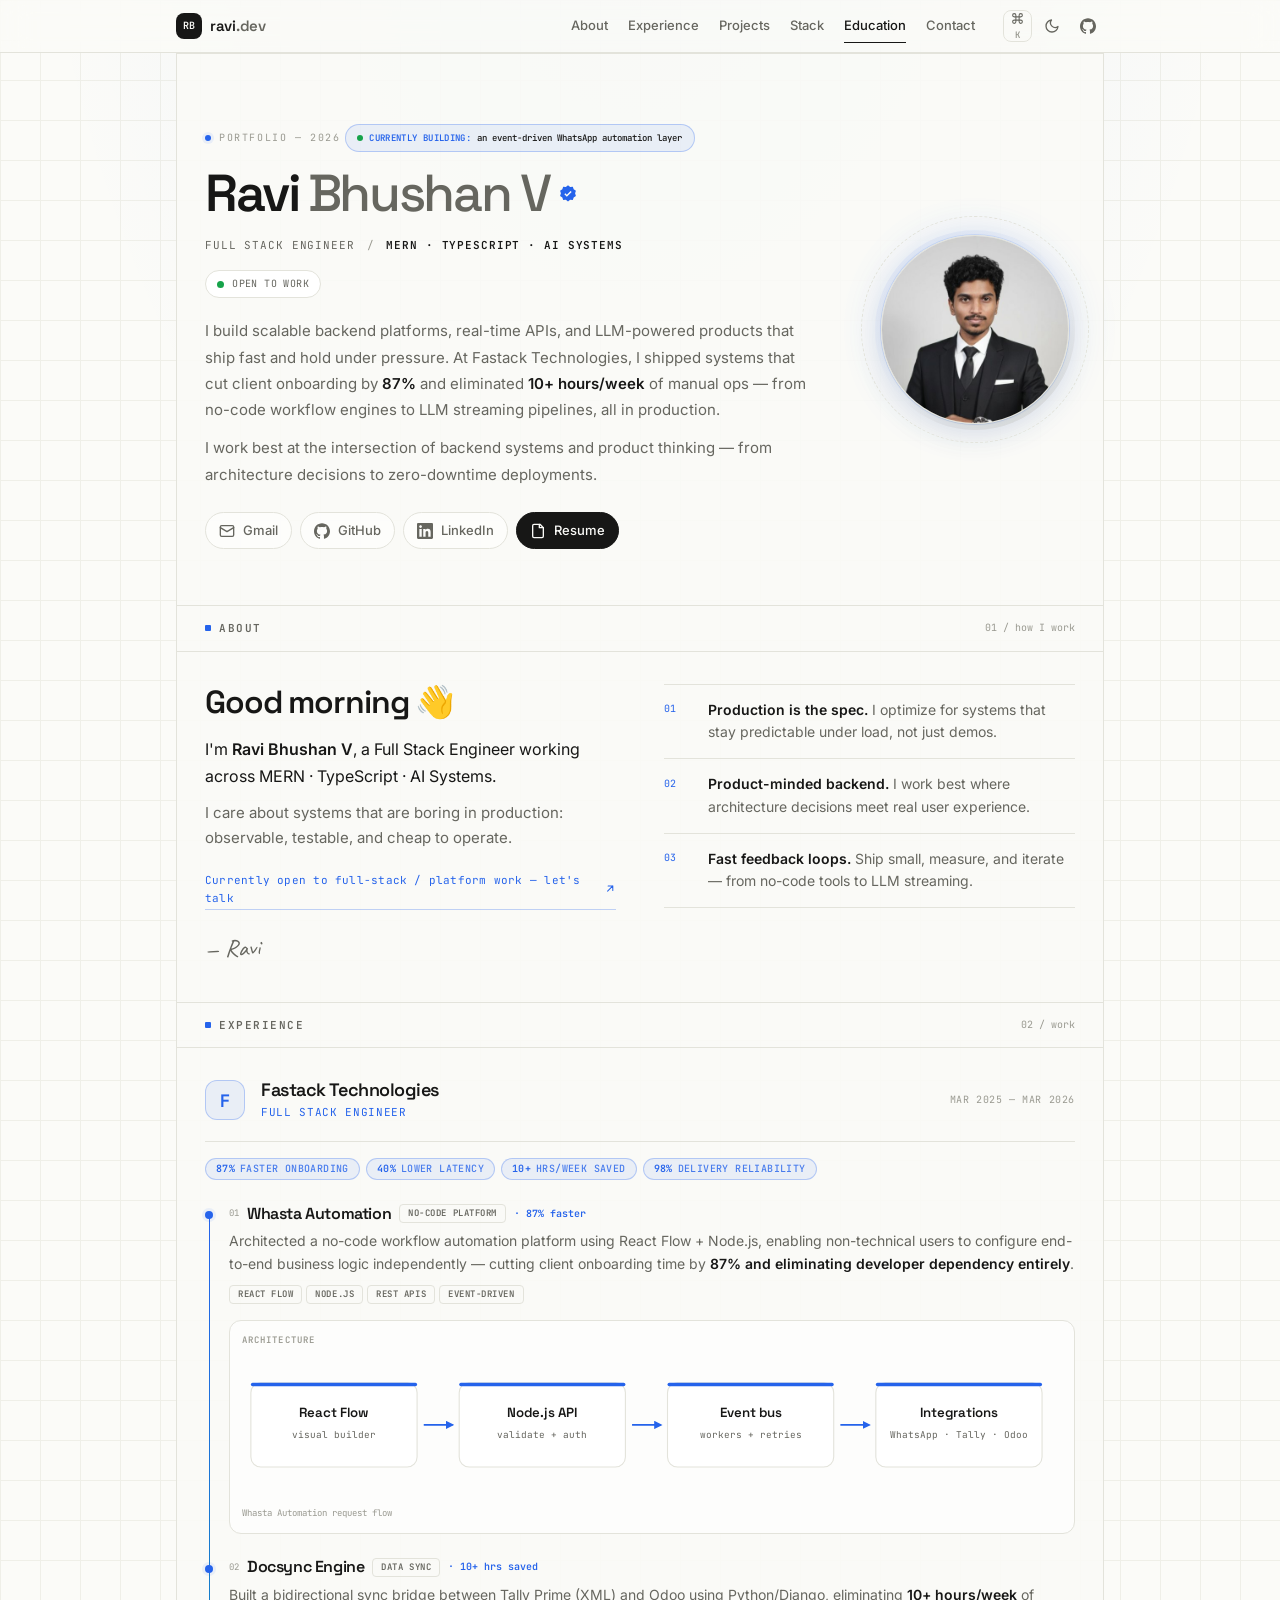
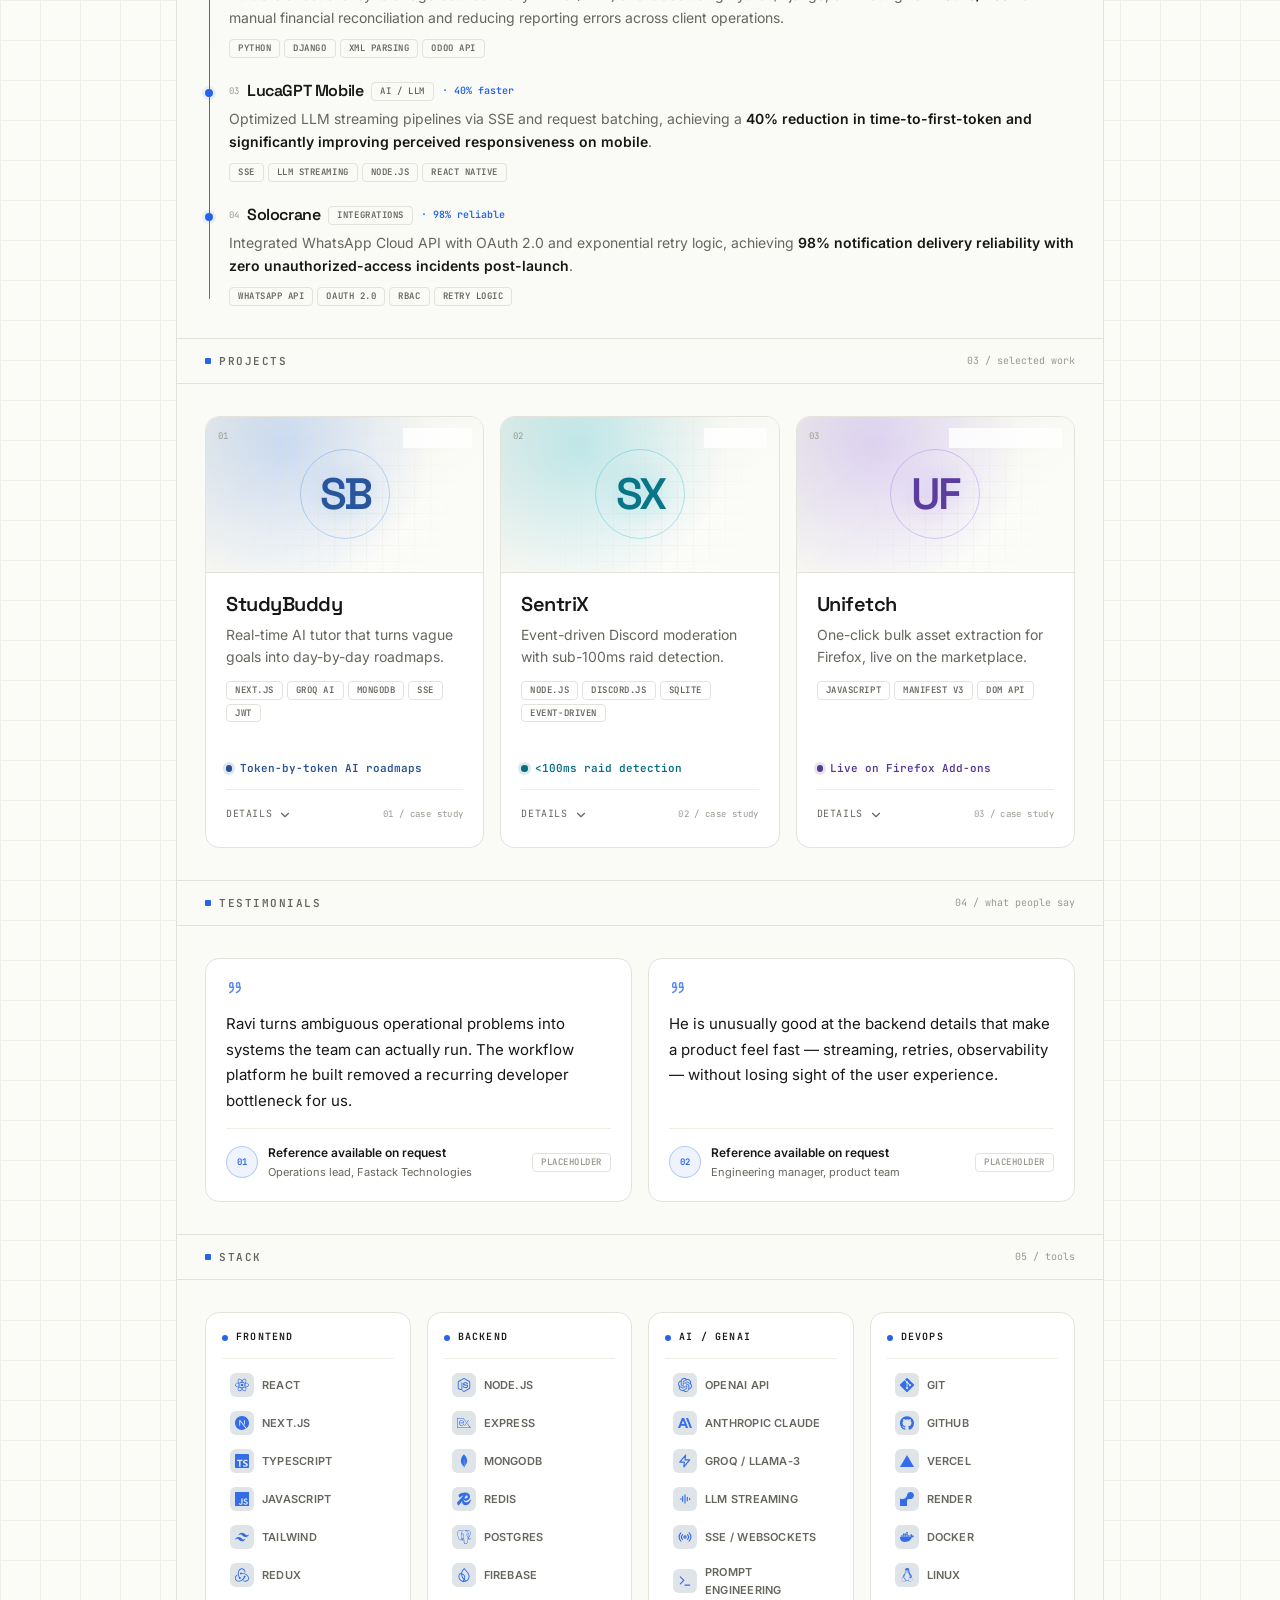
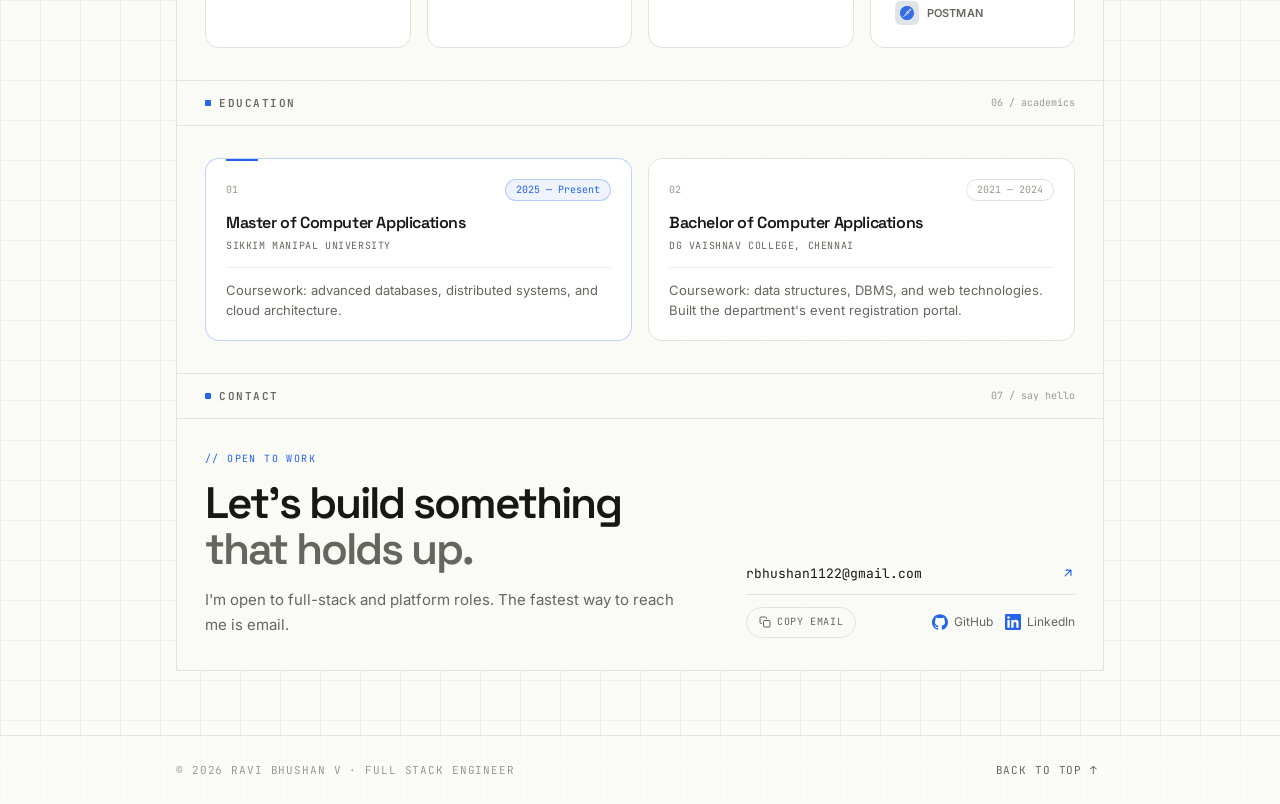
==== index.html @ 8b95d115 "Rework portfolio: horizontal project and stack rails, case-study overlays, palette, and Pages deploy" ====
<!doctype html>
<html lang="en">
  <head>
    <meta charset="UTF-8" />
    <meta name="viewport" content="width=device-width, initial-scale=1.0" />
    <title>Ravi Bhushan V | Full Stack Engineer</title>
    <meta
      id="meta-description"
      name="description"
      content="Full-Stack Engineer — MERN, TypeScript, AI Systems. I build scalable backend platforms, real-time APIs, and LLM-powered products." />
    <meta name="author" content="Ravi Bhushan V" />
    <meta name="robots" content="index, follow" />
    <link rel="canonical" href="https://noobah.github.io/portfolio-v1/" />

    <!-- Open Graph / Twitter -->
    <meta property="og:type" content="website" />
    <meta property="og:site_name" content="ravi.dev" />
    <meta property="og:locale" content="en_US" />
    <meta property="og:title" content="Ravi Bhushan V | Full Stack Engineer" />
    <meta
      property="og:description"
      content="Full-Stack Engineer — MERN, TypeScript, AI Systems. I build scalable backend platforms, real-time APIs, and LLM-powered products." />
    <meta property="og:url" content="https://noobah.github.io/portfolio-v1/" />
    <meta
      property="og:image"
      content="https://noobah.github.io/portfolio-v1/assets/og.png" />
    <meta property="og:image:width" content="1200" />
    <meta property="og:image:height" content="630" />
    <meta
      property="og:image:alt"
      content="Ravi Bhushan V — Full Stack Engineer / MERN · TypeScript · AI Systems" />
    <meta name="twitter:card" content="summary_large_image" />
    <meta name="twitter:title" content="Ravi Bhushan V | Full Stack Engineer" />
    <meta
      name="twitter:description"
      content="Full-Stack Engineer — MERN, TypeScript, AI Systems. I build scalable backend platforms, real-time APIs, and LLM-powered products." />
    <meta
      name="twitter:image"
      content="https://noobah.github.io/portfolio-v1/assets/og.png" />

    <meta name="theme-color" content="#fbfbf8" media="(prefers-color-scheme: light)" />
    <meta name="theme-color" content="#0b0b0c" media="(prefers-color-scheme: dark)" />

    <link rel="icon" href="assets/favicon.svg" type="image/svg+xml" />
    <link rel="icon" href="assets/favicon-32.png" sizes="32x32" type="image/png" />
    <link rel="apple-touch-icon" href="assets/apple-touch-icon.png" />
    <link rel="manifest" href="site.webmanifest" />

    <!-- Theme: applied before paint to avoid flash -->
    <script>
      (function () {
        try {
          var t = localStorage.getItem("theme");
          if (t !== "light" && t !== "dark") {
            t = window.matchMedia("(prefers-color-scheme: dark)").matches
              ? "dark"
              : "light";
          }
          document.documentElement.dataset.theme = t;
        } catch (e) {}
      })();
    </script>

    <link rel="preconnect" href="https://fonts.googleapis.com" />
    <link rel="preconnect" href="https://fonts.gstatic.com" crossorigin />
    <link
      href="https://fonts.googleapis.com/css2?family=Inter:wght@400;500;600;700&family=Space+Grotesk:wght@400;500;600;700&family=Caveat:wght@500;600&family=JetBrains+Mono:wght@400;500;600&display=swap"
      rel="stylesheet" />
    <link rel="preload" as="image" href="assets/avatar.jpg" fetchpriority="high" />
    <link rel="stylesheet" href="css/base.css?v=20261030-8" />
    <link rel="stylesheet" href="css/layout.css?v=20261030-8" />
    <link rel="stylesheet" href="css/components.css?v=20261030-8" />

    <script type="application/ld+json">
      {
        "@context": "https://schema.org",
        "@type": "Person",
        "name": "Ravi Bhushan V",
        "jobTitle": "Full Stack Engineer",
        "description": "Full-Stack Engineer — MERN, TypeScript, AI Systems. Builds scalable backend platforms, real-time APIs, and LLM-powered products.",
        "url": "https://noobah.github.io/portfolio-v1/",
        "image": "https://noobah.github.io/portfolio-v1/assets/avatar.jpg",
        "sameAs": [
          "https://github.com/ivarcodes",
          "https://linkedin.com/in/ravibhushanv"
        ],
        "alumniOf": [
          {
            "@type": "CollegeOrUniversity",
            "name": "Sikkim Manipal University"
          },
          {
            "@type": "CollegeOrUniversity",
            "name": "DG Vaishnav College, Chennai"
          }
        ],
        "knowsAbout": [
          "MERN stack",
          "TypeScript",
          "AI systems",
          "LLM streaming",
          "Node.js",
          "Event-driven architecture"
        ]
      }
    </script>
  </head>
  <body id="top">
    <a class="skip-link" href="#main">Skip to content</a>

    <!-- Sticky header -->
    <header id="site-header" class="site-header">
      <div class="container header-inner">
        <a class="brand" href="#top" aria-label="Home">
          <span class="brand-mark" aria-hidden="true">RB</span>
          <span class="brand-name">ravi<span class="brand-dot">.dev</span></span>
        </a>
        <nav class="site-nav" id="site-nav" aria-label="Primary"></nav>
        <div class="header-actions">
          <button
            id="palette-toggle"
            class="icon-btn palette-toggle"
            type="button"
            aria-label="Open command palette"
            aria-haspopup="dialog"
            aria-keyshortcuts="Control+K Meta+K"></button>
          <button
            id="theme-toggle"
            class="icon-btn"
            type="button"
            aria-label="Toggle theme"></button>
          <a
            id="header-github"
            class="icon-btn"
            href="#"
            target="_blank"
            rel="noreferrer noopener"
            aria-label="GitHub profile"></a>
          <button
            id="nav-toggle"
            class="icon-btn nav-toggle"
            type="button"
            aria-label="Open menu"
            aria-controls="mobile-nav"
            aria-expanded="false"></button>
        </div>
      </div>
      <div class="scroll-progress" id="scroll-progress" aria-hidden="true"></div>
      <div class="mobile-nav" id="mobile-nav" aria-label="Mobile" hidden></div>
    </header>

    <main id="main" class="container">
      <!-- Components mount here (rendered from data.js) -->
      <section class="panel" id="hero-panel"></section>
      <section class="panel" id="hello-panel"></section>
      <section class="panel" id="experience-panel"></section>
      <section class="panel" id="projects-panel"></section>
      <section class="panel" id="testimonials-panel"></section>
      <section class="panel" id="stack-panel"></section>
      <section class="panel" id="education-panel"></section>
      <section class="panel" id="contact-panel"></section>
    </main>

    <footer class="site-footer">
      <div class="container footer-inner">
        <p id="footer-copy"></p>
        <button id="back-to-top" class="text-btn" type="button">
          Back to top ↑
        </button>
      </div>
    </footer>

    <script src="data.js?v=20261030-8"></script>
    <script type="module" src="js/main.js?v=20261030-8"></script>
  </body>
</html>
---- css/base.css ----
/* ── Design tokens, reset, typography ─────────────────────── */

:root {
  --font-sans: "Inter", ui-sans-serif, system-ui, sans-serif;
  --font-display: "Space Grotesk", "Inter", ui-sans-serif, system-ui, sans-serif;
  --font-mono: "JetBrains Mono", ui-monospace, monospace;
  --font-hand: "Caveat", cursive;

  --container: 60rem;
  --header-height: 3.25rem;
  --radius: 0.875rem;

  --speed: 160ms;
  --ease: cubic-bezier(0.2, 0.7, 0.2, 1);
}

:root,
[data-theme="light"] {
  color-scheme: light;
  --background: #fbfbf8;
  --foreground: #171716;
  --muted: #66665f;
  --muted-soft: #9a9a91;
  --line: #e3e3db;
  --line-soft: #efefe8;
  --card: #ffffff;
  --accent: #2563eb;
  --accent-2: #0891b2;
  --accent-soft: rgba(37, 99, 235, 0.08);
  --accent-line: rgba(37, 99, 235, 0.28);
  --spotlight-color: rgba(37, 99, 235, 0.14);
  --noise-opacity: 0.022;
  --success: #16a34a;
  --shadow: 0 1px 2px rgba(0, 0, 0, 0.04), 0 12px 32px rgba(0, 0, 0, 0.06);
}

[data-theme="dark"] {
  color-scheme: dark;
  --background: #0b0b0c;
  --foreground: #f0f0ee;
  --muted: #a3a39e;
  --muted-soft: #6d6d68;
  --line: #262628;
  --line-soft: #1a1a1c;
  --card: #111113;
  --accent: #6ea8fe;
  --accent-2: #22d3ee;
  --accent-soft: rgba(110, 168, 254, 0.12);
  --accent-line: rgba(110, 168, 254, 0.35);
  --spotlight-color: rgba(110, 168, 254, 0.16);
  --noise-opacity: 0.04;
  --success: #4ade80;
  --shadow: 0 1px 2px rgba(0, 0, 0, 0.4), 0 16px 40px rgba(0, 0, 0, 0.5);
}

* {
  box-sizing: border-box;
}

html {
  scroll-behavior: smooth;
  scroll-padding-top: calc(var(--header-height) + 1.5rem);
  -webkit-text-size-adjust: 100%;
}

body {
  margin: 0;
  font-family: var(--font-sans);
  font-size: 0.9375rem;
  line-height: 1.65;
  color: var(--foreground);
  background-color: var(--background);
  /* faint blueprint grid + a soft accent wash at the top */
  background-image:
    radial-gradient(
      ellipse 70% 38% at 50% -8%,
      var(--accent-soft),
      transparent 70%
    ),
    linear-gradient(to right, var(--line-soft) 1px, transparent 1px),
    linear-gradient(to bottom, var(--line-soft) 1px, transparent 1px);
  background-size:
    auto,
    2.5rem 2.5rem,
    2.5rem 2.5rem;
  -webkit-font-smoothing: antialiased;
  overflow-x: hidden;
}

/* Very subtle film grain. Pointer-events stay off so it never blocks input. */
body::before {
  content: "";
  position: fixed;
  inset: 0;
  z-index: 9999;
  pointer-events: none;
  opacity: var(--noise-opacity);
  background-image: url("data:image/svg+xml,%3Csvg xmlns='http://www.w3.org/2000/svg' width='180' height='180' viewBox='0 0 180 180'%3E%3Cfilter id='n'%3E%3CfeTurbulence type='fractalNoise' baseFrequency='.85' numOctaves='3' stitchTiles='stitch'/%3E%3C/filter%3E%3Crect width='100%25' height='100%25' filter='url(%23n)' opacity='.7'/%3E%3C/svg%3E");
  background-size: 180px 180px;
  mix-blend-mode: soft-light;
}

h1,
h2,
h3,
h4 {
  margin: 0;
  font-family: var(--font-display);
  font-weight: 600;
  line-height: 1.15;
  letter-spacing: -0.025em;
  text-wrap: balance;
}

p {
  margin: 0;
}

a {
  color: inherit;
  text-decoration: none;
}

img {
  display: block;
  max-width: 100%;
}

button {
  font: inherit;
  color: inherit;
  background: none;
  border: 0;
  cursor: pointer;
}

::selection {
  background: var(--accent);
  color: #ffffff;
}

:focus-visible {
  outline: 2px solid var(--accent);
  outline-offset: 2px;
  border-radius: 4px;
}

* {
  scrollbar-width: thin;
  scrollbar-color: var(--muted-soft) transparent;
}

.skip-link {
  position: absolute;
  left: -9999px;
  top: 0;
  z-index: 100;
  padding: 0.5rem 1rem;
  background: var(--foreground);
  color: var(--background);
  border-radius: 0 0 var(--radius) 0;
}

.skip-link:focus {
  left: 0;
}

.mono {
  font-family: var(--font-mono);
  font-size: 0.75rem;
  letter-spacing: 0.02em;
}

.muted {
  color: var(--muted);
}

.sr-only {
  position: absolute;
  width: 1px;
  height: 1px;
  padding: 0;
  margin: -1px;
  overflow: hidden;
  clip: rect(0, 0, 0, 0);
  white-space: nowrap;
  border: 0;
}

@media (prefers-reduced-motion: reduce) {
  html {
    scroll-behavior: auto;
  }
  *,
  *::before,
  *::after {
    animation-duration: 0.01ms !important;
    transition-duration: 0.01ms !important;
  }
}
---- css/layout.css ----
/* ── Layout: container, panels, header, footer ────────────── */

.container {
  max-width: var(--container);
  margin-inline: auto;
  padding-inline: 1rem;
}

/* Panels are stacked sections divided by hairlines, blueprint style */
.panel {
  border-left: 1px solid var(--line);
  border-right: 1px solid var(--line);
  border-bottom: 1px solid var(--line);
  background: color-mix(in srgb, var(--background) 88%, transparent);
}

.panel:first-child {
  border-top: 1px solid var(--line);
}

.panel-header {
  display: flex;
  align-items: center;
  justify-content: space-between;
  gap: 1rem;
  padding: 0.8125rem 1.25rem;
  border-bottom: 1px solid var(--line);
}

.panel-title {
  display: inline-flex;
  align-items: center;
  gap: 0.5rem;
  font-family: var(--font-mono);
  font-size: 0.6875rem;
  font-weight: 600;
  letter-spacing: 0.14em;
  text-transform: uppercase;
  color: var(--muted);
}

.panel-title::before {
  content: "";
  width: 0.375rem;
  height: 0.375rem;
  border-radius: 1px;
  background: var(--accent);
  flex-shrink: 0;
}

.panel-index {
  font-family: var(--font-mono);
  font-size: 0.625rem;
  color: var(--muted-soft);
  white-space: nowrap;
}

.panel-body {
  padding: 1.75rem 1.25rem;
}

@media (min-width: 640px) {
  .panel-header,
  .panel-body {
    padding-inline: 1.75rem;
  }
  .panel-body {
    padding-block: 2rem;
  }
}

/* Gentle reveal-on-scroll, enabled by JS */
@media (prefers-reduced-motion: no-preference) {
  .reveal {
    opacity: 0;
    transition: opacity 0.32s var(--ease);
  }
  .reveal.is-visible {
    opacity: 1;
  }
}

/* ── Header ───────────────────────────────────────────────── */

.site-header {
  position: sticky;
  top: 0;
  z-index: 60;
  background: color-mix(in srgb, var(--background) 78%, transparent);
  backdrop-filter: blur(14px) saturate(1.1);
  -webkit-backdrop-filter: blur(14px) saturate(1.1);
  border-bottom: 1px solid var(--line);
}

.header-inner {
  display: flex;
  align-items: center;
  gap: 1rem;
  height: var(--header-height);
}

.brand {
  display: inline-flex;
  align-items: center;
  gap: 0.5rem;
  font-weight: 600;
}

.brand-mark {
  display: grid;
  place-items: center;
  width: 1.625rem;
  height: 1.625rem;
  border-radius: 0.5rem;
  background: var(--foreground);
  color: var(--background);
  font-family: var(--font-mono);
  font-size: 0.625rem;
  font-weight: 600;
  transition: transform var(--speed) var(--ease);
}

.brand:hover .brand-mark {
  transform: rotate(-6deg);
}

.brand-name {
  font-family: var(--font-display);
  font-size: 0.9375rem;
  letter-spacing: -0.02em;
}

.brand-dot {
  color: var(--muted);
}

.site-nav {
  display: none;
  gap: 1.25rem;
  margin-left: auto;
  font-size: 0.8125rem;
  font-weight: 500;
  color: var(--muted);
}

.site-nav a {
  position: relative;
  padding-block: 0.25rem;
  transition: color var(--speed) ease;
}

.site-nav a::after {
  content: "";
  position: absolute;
  left: 0;
  right: 0;
  bottom: -0.125rem;
  height: 1px;
  background: currentColor;
  transform: scaleX(0);
  transform-origin: left;
  transition: transform var(--speed) var(--ease);
}

.site-nav a:hover,
.site-nav a[aria-current="true"] {
  color: var(--foreground);
}

.site-nav a:hover::after,
.site-nav a[aria-current="true"]::after {
  transform: scaleX(1);
}

.header-actions {
  display: flex;
  align-items: center;
  gap: 0.25rem;
  margin-left: auto;
}

.site-nav + .header-actions {
  margin-left: 0.75rem;
}

.icon-btn {
  display: grid;
  place-items: center;
  width: 2rem;
  height: 2rem;
  border-radius: 0.5rem;
  color: var(--muted);
  transition:
    color var(--speed) ease,
    background var(--speed) ease,
    transform var(--speed) var(--ease);
}

.icon-btn:hover {
  color: var(--foreground);
  background: var(--line-soft);
}

.icon-btn:active {
  transform: scale(0.9);
}

.nav-toggle {
  display: grid;
}

.mobile-nav {
  position: relative;
  z-index: 1;
  border-top: 1px solid var(--line);
  padding: 0.5rem 1rem 1rem;
  background: var(--background);
  box-shadow: 0 24px 48px rgba(0, 0, 0, 0.22);
}

.mobile-nav a {
  display: block;
  padding: 0.5rem 0.25rem;
  font-size: 0.9375rem;
  font-weight: 500;
  color: var(--muted);
}

.mobile-nav a:hover {
  color: var(--foreground);
}

.scroll-progress {
  position: absolute;
  left: 0;
  bottom: -1px;
  width: 100%;
  height: 2px;
  background: linear-gradient(90deg, var(--accent), var(--accent-2));
  transform: scaleX(0);
  transform-origin: left center;
  pointer-events: none;
}

@media (min-width: 768px) {
  .site-nav {
    display: flex;
  }
  .nav-toggle,
  .mobile-nav {
    display: none;
  }
}

/* ── Footer ───────────────────────────────────────────────── */

.site-footer {
  border-top: 1px solid var(--line);
  margin-top: 4rem;
  background: color-mix(in srgb, var(--background) 75%, transparent);
}

.footer-inner {
  display: flex;
  flex-wrap: wrap;
  gap: 0.75rem;
  align-items: center;
  justify-content: space-between;
  padding-block: 1.5rem;
  font-family: var(--font-mono);
  font-size: 0.6875rem;
  color: var(--muted-soft);
  text-transform: uppercase;
  letter-spacing: 0.08em;
}

.text-btn {
  font-family: var(--font-mono);
  font-size: 0.6875rem;
  text-transform: uppercase;
  letter-spacing: 0.08em;
  color: var(--muted);
  transition: color var(--speed) ease;
}

.text-btn:hover {
  color: var(--foreground);
}
---- css/components.css ----
/* ── Components: hero, cards, lists ───────────────────────── */

/* Cursor spotlight shared by project, stack, and testimonial cards. */
.spotlight {
  position: relative;
  isolation: isolate;
}

.spotlight::before {
  content: "";
  position: absolute;
  inset: 0;
  z-index: 0;
  border-radius: inherit;
  background: radial-gradient(
    18rem circle at var(--spot-x, 50%) var(--spot-y, 50%),
    var(--spotlight-color),
    transparent 68%
  );
  opacity: 0;
  pointer-events: none;
  transition: opacity 0.2s ease;
}

.spotlight:hover::before {
  opacity: 1;
}

.spotlight > * {
  position: relative;
  z-index: 1;
}

/* ── Hero ─────────────────────────────────────────────────── */

.hero {
  display: grid;
  grid-template-areas:
    "figure"
    "copy";
  gap: 2rem;
  padding: 2.25rem 1.25rem 2.5rem;
}

@media (min-width: 640px) {
  .hero {
    padding-inline: 1.75rem;
  }
}

@media (min-width: 900px) {
  .hero {
    grid-template-columns: minmax(0, 1fr) auto;
    grid-template-areas: "copy figure";
    align-items: center;
    gap: 3.5rem;
    padding-block: 3.5rem;
  }
}

.hero-copy {
  grid-area: copy;
  text-align: center;
}

@media (min-width: 900px) {
  .hero-copy {
    text-align: left;
  }
}

.hero-eyebrow {
  display: inline-flex;
  align-items: center;
  gap: 0.5rem;
  font-family: var(--font-mono);
  font-size: 0.625rem;
  letter-spacing: 0.16em;
  text-transform: uppercase;
  color: var(--muted-soft);
}

.eyebrow-dot {
  width: 0.375rem;
  height: 0.375rem;
  border-radius: 50%;
  background: var(--accent);
  box-shadow: 0 0 0 3px var(--accent-soft);
  flex-shrink: 0;
}

.hero-now {
  display: inline-flex;
  flex-wrap: wrap;
  align-items: center;
  justify-content: center;
  gap: 0.4rem;
  margin-top: 0.9rem;
  padding: 0.35rem 0.7rem;
  border: 1px solid var(--accent-line);
  border-radius: 999px;
  background: var(--accent-soft);
  font-family: var(--font-mono);
  font-size: 0.5625rem;
  letter-spacing: 0.04em;
  text-transform: uppercase;
  color: var(--muted);
}

@media (min-width: 900px) {
  .hero-now {
    justify-content: flex-start;
  }
}

.hero-now .status-dot {
  width: 0.375rem;
  height: 0.375rem;
}

.hero-now-label {
  color: var(--accent);
  font-weight: 600;
}

.hero-now strong {
  color: var(--foreground);
  font-weight: 500;
  letter-spacing: 0;
  text-transform: none;
}

.hero-name {
  display: flex;
  flex-wrap: wrap;
  align-items: center;
  justify-content: center;
  gap: 0.5rem;
  margin-top: 0.75rem;
  font-size: clamp(2rem, 5.4vw, 3.25rem);
  font-weight: 600;
  letter-spacing: -0.045em;
}

@media (min-width: 900px) {
  .hero-name {
    justify-content: flex-start;
  }
}

.hero-name-rest {
  color: var(--muted);
  font-weight: 500;
}

.verified {
  display: inline-flex;
  color: var(--accent);
  flex-shrink: 0;
}

.hero-role {
  margin-top: 0.75rem;
  font-family: var(--font-mono);
  font-size: 0.6875rem;
  letter-spacing: 0.08em;
  text-transform: uppercase;
  color: var(--muted);
  text-align: inherit;
}

.hero-role-sep {
  color: var(--muted-soft);
  margin-inline: 0.25rem;
}

.hero-role strong {
  color: var(--foreground);
  font-weight: 600;
}

.hero-status {
  display: inline-flex;
  align-items: center;
  gap: 0.5rem;
  margin-top: 1rem;
  padding: 0.3rem 0.7rem;
  border: 1px solid var(--line);
  border-radius: 999px;
  background: var(--card);
  font-family: var(--font-mono);
  font-size: 0.625rem;
  letter-spacing: 0.04em;
  text-transform: uppercase;
  color: var(--muted);
}

.status-dot {
  width: 0.4375rem;
  height: 0.4375rem;
  border-radius: 50%;
  background: var(--success);
  animation: pulse 2s infinite;
}

@keyframes pulse {
  0%,
  100% {
    opacity: 1;
    transform: scale(1);
  }
  50% {
    opacity: 0.4;
    transform: scale(1.35);
  }
}

.hero-bio {
  margin-top: 1.25rem;
  max-width: 40rem;
  color: var(--muted);
  font-size: 0.9375rem;
  line-height: 1.75;
}

.hero-bio p + p {
  margin-top: 0.75rem;
}

.hero-bio strong {
  color: var(--foreground);
  font-weight: 600;
}

.socials {
  display: flex;
  flex-wrap: wrap;
  gap: 0.5rem;
  justify-content: center;
  margin-top: 1.5rem;
}

@media (min-width: 900px) {
  .socials {
    justify-content: flex-start;
  }
}

.social-btn {
  display: inline-flex;
  align-items: center;
  gap: 0.5rem;
  padding: 0.4375rem 0.8125rem;
  border: 1px solid var(--line);
  border-radius: 999px;
  background: color-mix(in srgb, var(--card) 60%, transparent);
  font-size: 0.8125rem;
  font-weight: 500;
  color: var(--muted);
  transition:
    color var(--speed) ease,
    border-color var(--speed) ease,
    background var(--speed) ease,
    transform var(--speed) var(--ease);
}

.social-btn:hover {
  color: var(--foreground);
  border-color: var(--muted-soft);
  background: var(--card);
  transform: translateY(-1px);
}

.social-btn.primary {
  background: var(--foreground);
  border-color: var(--foreground);
  color: var(--background);
}

.social-btn.primary:hover {
  opacity: 0.9;
}

.social-btn svg {
  flex-shrink: 0;
}

.hero-figure {
  grid-area: figure;
  position: relative;
  justify-self: center;
  width: 9.5rem;
  height: 9.5rem;
  margin: 0;
}

@media (min-width: 640px) {
  .hero-figure {
    width: 11rem;
    height: 11rem;
  }
}

@media (min-width: 900px) {
  .hero-figure {
    width: 12.5rem;
    height: 12.5rem;
  }
}

.hero-avatar-wrap {
  position: relative;
  width: 100%;
  height: 100%;
  padding: 0.35rem;
  border-radius: 50%;
  background: linear-gradient(
    145deg,
    var(--accent-soft),
    transparent 55%,
    var(--line)
  );
}

.hero-avatar-wrap::before {
  content: "";
  position: absolute;
  inset: -0.85rem;
  border: 1px dashed var(--line);
  border-radius: 50%;
}

.hero-avatar-wrap::after {
  content: "";
  position: absolute;
  inset: -2.4rem;
  z-index: -1;
  border-radius: 50%;
  background: radial-gradient(
    circle,
    color-mix(in srgb, var(--accent) 22%, transparent),
    transparent 68%
  );
  filter: blur(10px);
}

.hero-avatar {
  width: 100%;
  height: 100%;
  border-radius: 50%;
  object-fit: cover;
  border: 1px solid var(--line);
  box-shadow:
    var(--shadow),
    0 0 0 1px color-mix(in srgb, var(--accent) 12%, transparent),
    0 0 42px color-mix(in srgb, var(--accent) 16%, transparent);
}

/* ── About ────────────────────────────────────────────────── */

.about-grid {
  display: grid;
  gap: 1.75rem;
}

@media (min-width: 800px) {
  .about-grid {
    grid-template-columns: 1fr 1fr;
    gap: 3rem;
    align-items: start;
  }
}

.hello-greeting {
  font-size: clamp(1.5rem, 3vw, 2rem);
  letter-spacing: -0.035em;
}

.wave {
  display: inline-block;
}

.about-lede {
  margin-top: 1rem;
  font-size: 1rem;
  line-height: 1.65;
  color: var(--foreground);
}

.about-lede strong {
  font-weight: 600;
}

.about-note {
  margin-top: 0.75rem;
  font-size: 0.9375rem;
  color: var(--muted);
}

.about-link {
  display: inline-flex;
  align-items: center;
  gap: 0.35rem;
  margin-top: 1.25rem;
  padding-bottom: 0.15rem;
  border-bottom: 1px solid var(--accent-line);
  font-family: var(--font-mono);
  font-size: 0.6875rem;
  letter-spacing: 0.02em;
  color: var(--accent);
  transition:
    color var(--speed) ease,
    border-color var(--speed) ease;
}

.about-link svg {
  width: 0.8125rem;
  height: 0.8125rem;
}

.about-link:hover {
  color: var(--foreground);
  border-color: var(--foreground);
}

.signature {
  margin-top: 1.25rem;
  font-family: var(--font-hand);
  font-size: 1.5rem;
  color: var(--muted);
  transform: rotate(-2deg);
  transform-origin: left center;
}

.about-list {
  list-style: none;
  margin: 0;
  padding: 0;
  display: grid;
  border-top: 1px solid var(--line);
}

.about-list li {
  display: grid;
  grid-template-columns: 2rem 1fr;
  gap: 0.75rem;
  padding: 0.9rem 0;
  border-bottom: 1px solid var(--line);
}

.about-num {
  padding-top: 0.15rem;
  font-family: var(--font-mono);
  font-size: 0.625rem;
  color: var(--accent);
}

.about-list p {
  margin: 0;
  font-size: 0.875rem;
  line-height: 1.6;
  color: var(--muted);
}

.about-list strong {
  color: var(--foreground);
  font-weight: 600;
}

/* ── Experience ───────────────────────────────────────────── */

.exp-company {
  display: grid;
  grid-template-columns: auto 1fr;
  gap: 0.75rem 1rem;
  align-items: center;
  padding-bottom: 1.25rem;
  border-bottom: 1px solid var(--line);
}

@media (min-width: 640px) {
  .exp-company {
    grid-template-columns: auto 1fr auto;
  }
}

.exp-company-mark {
  display: grid;
  place-items: center;
  width: 2.5rem;
  height: 2.5rem;
  border: 1px solid var(--accent-line);
  border-radius: 0.75rem;
  background: var(--accent-soft);
  color: var(--accent);
  font-family: var(--font-display);
  font-size: 1.125rem;
  font-weight: 600;
}

.exp-company-info {
  min-width: 0;
}

.exp-company-name {
  font-size: 1.125rem;
}

.exp-role {
  margin-top: 0.125rem;
  font-family: var(--font-mono);
  font-size: 0.6875rem;
  letter-spacing: 0.06em;
  text-transform: uppercase;
  color: var(--accent);
}

.exp-period {
  grid-column: 1 / -1;
  font-family: var(--font-mono);
  font-size: 0.625rem;
  letter-spacing: 0.06em;
  text-transform: uppercase;
  color: var(--muted-soft);
}

@media (min-width: 640px) {
  .exp-period {
    grid-column: auto;
  }
}

.exp-highlights {
  display: flex;
  flex-wrap: wrap;
  gap: 0.375rem;
  margin-top: 1rem;
}

.chip {
  display: inline-flex;
  align-items: center;
  gap: 0.3rem;
  padding: 0.125rem 0.625rem;
  border: 1px solid var(--accent-line);
  border-radius: 999px;
  background: var(--accent-soft);
  font-family: var(--font-mono);
  font-size: 0.625rem;
  font-weight: 600;
  letter-spacing: 0.04em;
  text-transform: uppercase;
  color: var(--accent);
}

.metric-value {
  font-variant-numeric: tabular-nums;
}

.metric-label {
  font-weight: 500;
  opacity: 0.82;
}

.exp-projects {
  position: relative;
  display: grid;
  gap: 1.5rem;
  margin-top: 1.5rem;
  padding-left: 1.5rem;
}

.exp-projects::before {
  content: "";
  position: absolute;
  left: 0.25rem;
  top: 0.45rem;
  bottom: 0.45rem;
  width: 1px;
  background: var(--line);
}

.timeline-fill {
  position: absolute;
  left: 0.25rem;
  top: 0.45rem;
  bottom: 0.45rem;
  width: 1px;
  background: linear-gradient(180deg, var(--accent), var(--accent-2));
  transform: scaleY(var(--timeline-fill, 0));
  transform-origin: top center;
  transition: transform 0.12s linear;
}

.exp-project {
  position: relative;
  transition: border-color var(--speed) ease;
}

.exp-project::before {
  content: "";
  position: absolute;
  left: -1.5rem;
  top: 0.4375rem;
  width: 0.5rem;
  height: 0.5rem;
  border-radius: 50%;
  background: var(--accent);
  box-shadow: 0 0 0 3px var(--accent-soft);
  transition: transform var(--speed) var(--ease);
}

.exp-project:hover::before {
  transform: scale(1.25);
}

.exp-project-head {
  display: flex;
  flex-wrap: wrap;
  align-items: center;
  gap: 0.5rem;
}

.exp-project-index {
  font-family: var(--font-mono);
  font-size: 0.5625rem;
  color: var(--muted-soft);
}

.exp-project-name {
  font-size: 1rem;
}

.tag {
  display: inline-flex;
  padding: 0.0625rem 0.5rem;
  border: 1px solid var(--line);
  border-radius: 0.25rem;
  font-family: var(--font-mono);
  font-size: 0.5625rem;
  font-weight: 600;
  letter-spacing: 0.06em;
  text-transform: uppercase;
  color: var(--muted);
}

.exp-project-desc {
  margin-top: 0.375rem;
  font-size: 0.875rem;
  color: var(--muted);
}

.exp-project-desc b {
  color: var(--foreground);
  font-weight: 600;
}

.exp-diagram {
  margin-top: 1rem;
  padding: 0.75rem;
  border: 1px solid var(--line);
  border-radius: 0.75rem;
  background: color-mix(in srgb, var(--card) 70%, transparent);
  overflow-x: auto;
}

.exp-diagram-label {
  margin-bottom: 0.4rem;
  font-family: var(--font-mono);
  font-size: 0.5625rem;
  font-weight: 600;
  letter-spacing: 0.12em;
  text-transform: uppercase;
  color: var(--muted-soft);
}

.exp-diagram svg {
  display: block;
  width: 100%;
  min-width: 34rem;
  height: auto;
}

.exp-diagram-caption {
  margin-top: 0.35rem;
  font-family: var(--font-mono);
  font-size: 0.5625rem;
  color: var(--muted-soft);
}

.stack-row {
  display: flex;
  flex-wrap: wrap;
  gap: 0.25rem;
  margin-top: 0.625rem;
}

.exp-metric {
  font-family: var(--font-mono);
  font-size: 0.625rem;
  font-weight: 600;
  color: var(--accent);
}

/* ── Projects ─────────────────────────────────────────────── */

.projects-grid {
  display: grid;
  grid-auto-flow: column;
  grid-auto-columns: minmax(17rem, 86%);
  gap: 1rem;
  overflow-x: auto;
  overscroll-behavior-inline: contain;
  scroll-snap-type: x mandatory;
  scrollbar-width: thin;
  padding-bottom: 0.4rem;
}

.projects-grid > * {
  min-width: 0;
  scroll-snap-align: start;
}

@media (min-width: 640px) {
  .projects-grid {
    grid-auto-flow: row;
    grid-template-columns: repeat(2, minmax(0, 1fr));
    overflow: visible;
    padding-bottom: 0;
  }
}

@media (min-width: 900px) {
  .projects-grid {
    grid-template-columns: repeat(3, minmax(0, 1fr));
  }
}

.project-card {
  --project-accent: var(--accent);
  position: relative;
  display: flex;
  flex-direction: column;
  min-height: 27rem;
  border: 1px solid var(--line);
  border-radius: var(--radius);
  background: var(--card);
  overflow: hidden;
  transition:
    border-color var(--speed) ease,
    transform var(--speed) var(--ease),
    box-shadow var(--speed) ease;
}

.project-card::after {
  content: "";
  position: absolute;
  left: 0;
  top: 0;
  bottom: 0;
  z-index: 3;
  width: 3px;
  background: linear-gradient(180deg, var(--project-accent), transparent);
  transform: scaleY(0);
  transform-origin: top;
  transition: transform 0.3s var(--ease);
  pointer-events: none;
}

.project-card:hover {
  border-color: color-mix(in srgb, var(--project-accent) 35%, var(--line));
  transform: translateY(-2px);
  box-shadow: var(--shadow);
}

.project-card:hover::after {
  transform: scaleY(1);
}

.project-visual {
  position: relative;
  display: grid;
  place-items: center;
  aspect-ratio: 16 / 9;
  border-bottom: 1px solid var(--line);
  background:
    radial-gradient(
      circle at 28% 18%,
      color-mix(in srgb, var(--project-accent) 22%, transparent),
      transparent 62%
    ),
    linear-gradient(145deg, var(--line-soft), transparent 70%),
    var(--background);
  overflow: hidden;
}

.project-visual::before {
  content: "";
  position: absolute;
  inset: 0;
  background-image:
    linear-gradient(to right, var(--line) 1px, transparent 1px),
    linear-gradient(to bottom, var(--line) 1px, transparent 1px);
  background-size: 1rem 1rem;
  opacity: 0.55;
  -webkit-mask-image: radial-gradient(circle at center, #000, transparent 78%);
  mask-image: radial-gradient(circle at center, #000, transparent 78%);
}

.project-visual::after {
  content: "";
  position: absolute;
  width: 5.5rem;
  height: 5.5rem;
  border: 1px solid color-mix(in srgb, var(--project-accent) 30%, transparent);
  border-radius: 50%;
  transition: transform 0.5s var(--ease);
}

.project-card:hover .project-visual::after {
  transform: scale(1.15);
}

.project-index {
  position: absolute;
  top: 0.75rem;
  left: 0.75rem;
  z-index: 1;
  font-family: var(--font-mono);
  font-size: 0.5625rem;
  color: var(--muted-soft);
}

.project-tag {
  position: absolute;
  top: 0.75rem;
  right: 0.75rem;
  z-index: 1;
  background: color-mix(in srgb, var(--card) 80%, transparent);
  backdrop-filter: blur(6px);
  -webkit-backdrop-filter: blur(6px);
}

.project-monogram {
  position: relative;
  z-index: 1;
  font-family: var(--font-display);
  font-size: 2.75rem;
  font-weight: 600;
  letter-spacing: -0.07em;
  color: var(--project-accent);
  text-shadow: 0 0 24px color-mix(in srgb, var(--project-accent) 25%, transparent);
  transition: transform 0.4s var(--ease);
}

.project-card:hover .project-monogram {
  transform: scale(1.06);
}

.project-content {
  display: flex;
  flex: 1;
  flex-direction: column;
  padding: 1.25rem;
}

.project-name {
  font-size: 1.25rem;
}

.project-summary {
  margin-top: 0.5rem;
  font-size: 0.875rem;
  line-height: 1.6;
  color: var(--muted);
}

.project-content .stack-row {
  margin-top: 0.75rem;
}

.project-metric {
  display: flex;
  align-items: center;
  gap: 0.45rem;
  margin-top: auto;
  padding-top: 1rem;
  font-family: var(--font-mono);
  font-size: 0.6875rem;
  font-weight: 600;
  color: var(--project-accent);
}

.project-metric .metric-dot {
  width: 0.4rem;
  height: 0.4rem;
  border-radius: 50%;
  background: currentColor;
  box-shadow: 0 0 0 3px color-mix(in srgb, currentColor 14%, transparent);
  flex-shrink: 0;
}

.project-actions {
  display: flex;
  align-items: center;
  justify-content: space-between;
  gap: 0.75rem;
  margin-top: 0.75rem;
  padding-top: 0.75rem;
  border-top: 1px solid var(--line-soft);
}

.project-foot-note {
  font-family: var(--font-mono);
  font-size: 0.5625rem;
  letter-spacing: 0.04em;
  color: var(--muted-soft);
  white-space: nowrap;
}

.project-toggle {
  display: inline-flex;
  align-items: center;
  gap: 0.375rem;
  padding: 0.25rem 0;
  font-family: var(--font-mono);
  font-size: 0.625rem;
  letter-spacing: 0.06em;
  text-transform: uppercase;
  color: var(--muted);
  transition: color var(--speed) ease;
}

.project-toggle svg {
  width: 0.875rem;
  height: 0.875rem;
}

.project-toggle:hover {
  color: var(--foreground);
}

.project-details {
  position: absolute;
  inset: 0;
  z-index: 2;
  display: flex;
  flex-direction: column;
  padding: 1.25rem;
  border-top: 2px solid var(--project-accent);
  background: color-mix(in srgb, var(--card) 96%, var(--project-accent) 4%);
  opacity: 0;
  visibility: hidden;
  transform: translateY(0.75rem);
  transition:
    opacity 0.25s ease,
    transform 0.3s var(--ease),
    visibility 0.25s;
  overflow-y: auto;
}

.project-card.is-hovered:not(.is-dismissed) .project-details {
  opacity: 1;
  visibility: visible;
  transform: none;
}

/* The hover preview is a quick read; the full case study opens on click. */
.project-card.is-hovered:not(.is-open) .project-media--placeholder {
  display: none;
}

.project-card.is-hovered:not(.is-open) .psl > div:nth-child(2),
.project-card.is-hovered:not(.is-open) .psl > div:nth-child(3) {
  display: none;
}

.project-expand {
  background: transparent;
  cursor: pointer;
}

.project-card.is-hovered:not(.is-open) .project-links a {
  display: none;
}

.project-card.is-open .project-expand {
  display: none;
}

.project-card.is-open .project-details {
  opacity: 1;
  visibility: visible;
  transform: none;
}

.project-details-head {
  display: flex;
  align-items: flex-start;
  justify-content: space-between;
  gap: 0.75rem;
  margin-bottom: 0.75rem;
}

.project-details-title {
  font-family: var(--font-display);
  font-size: 1rem;
  font-weight: 600;
}

.project-details-title span {
  font-family: var(--font-mono);
  font-size: 0.625rem;
  font-weight: 500;
  letter-spacing: 0.06em;
  text-transform: uppercase;
  color: var(--muted-soft);
}

.project-close {
  display: grid;
  place-items: center;
  width: 1.5rem;
  height: 1.5rem;
  border-radius: 0.375rem;
  color: var(--muted);
  flex-shrink: 0;
  transition:
    color var(--speed) ease,
    background var(--speed) ease;
}

.project-close:hover {
  color: var(--foreground);
  background: var(--line-soft);
}

.project-close svg {
  width: 0.875rem;
  height: 0.875rem;
}

.project-details-body {
  display: flex;
  flex-direction: column;
  gap: 0.75rem;
}

.project-media {
  margin: 0;
  border: 1px solid var(--line);
  border-radius: 0.625rem;
  background: var(--background);
  overflow: hidden;
}

.project-media img,
.project-media video {
  display: block;
  width: 100%;
  aspect-ratio: 16 / 9;
  max-height: 10rem;
  object-fit: cover;
  background: var(--line-soft);
}

.project-media figcaption {
  padding: 0.35rem 0.55rem;
  border-top: 1px solid var(--line-soft);
  font-family: var(--font-mono);
  font-size: 0.5625rem;
  color: var(--muted-soft);
}

.project-media--placeholder .media-placeholder {
  display: flex;
  flex-direction: column;
  align-items: center;
  justify-content: center;
  gap: 0.3rem;
  min-height: 8rem;
  padding: 1rem;
  background-image:
    linear-gradient(135deg, var(--line-soft) 25%, transparent 25%),
    linear-gradient(225deg, var(--line-soft) 25%, transparent 25%);
  background-size: 1rem 1rem;
  text-align: center;
}

.media-icon {
  display: inline-flex;
  color: var(--accent);
}

.media-icon svg {
  width: 1rem;
  height: 1rem;
}

.media-title {
  font-family: var(--font-mono);
  font-size: 0.625rem;
  font-weight: 600;
  letter-spacing: 0.06em;
  text-transform: uppercase;
  color: var(--foreground);
}

.media-note {
  max-width: 15rem;
  font-size: 0.625rem;
  line-height: 1.4;
  color: var(--muted-soft);
}

.psl {
  display: grid;
  gap: 0;
  margin: 0;
}

.psl > div {
  display: grid;
  grid-template-columns: 4.25rem 1fr;
  gap: 0.5rem;
  padding-block: 0.5rem;
  border-top: 1px solid var(--line-soft);
}

.psl > div:first-child {
  padding-top: 0;
  border-top: 0;
}

.psl dt {
  padding-top: 0.125rem;
  font-family: var(--font-mono);
  font-size: 0.5625rem;
  font-weight: 600;
  letter-spacing: 0.12em;
  text-transform: uppercase;
  color: var(--muted-soft);
}

.psl dd {
  margin: 0;
  font-size: 0.72rem;
  line-height: 1.5;
  color: var(--muted);
}

.project-details-foot {
  margin-top: auto;
  padding-top: 1rem;
  border-top: 1px solid var(--line-soft);
}

.project-links {
  display: flex;
  flex-wrap: wrap;
  gap: 0.5rem;
}

.link-btn {
  display: inline-flex;
  align-items: center;
  gap: 0.375rem;
  padding: 0.375rem 0.75rem;
  border: 1px solid var(--line);
  border-radius: 0.5rem;
  font-size: 0.75rem;
  font-weight: 600;
  color: var(--muted);
  transition:
    color var(--speed) ease,
    background var(--speed) ease,
    border-color var(--speed) ease;
}

.link-btn svg {
  width: 0.875rem;
  height: 0.875rem;
}

.link-btn:hover {
  color: var(--foreground);
  border-color: var(--muted-soft);
}

.link-btn.primary {
  background: var(--foreground);
  border-color: var(--foreground);
  color: var(--background);
}

.link-btn.primary:hover {
  opacity: 0.9;
}

[data-theme="light"] .project-monogram {
  color: color-mix(in srgb, var(--project-accent) 62%, #0b0b0c);
}

[data-theme="light"] .project-metric {
  color: color-mix(in srgb, var(--project-accent) 58%, #0b0b0c);
}

[data-theme="light"] .project-details {
  background: color-mix(in srgb, var(--card) 94%, var(--project-accent) 6%);
}

/* ── Stack ────────────────────────────────────────────────── */

.stack-grid {
  display: grid;
  grid-auto-flow: column;
  grid-auto-columns: minmax(15rem, 84%);
  gap: 1rem;
  overflow-x: auto;
  overscroll-behavior-inline: contain;
  scroll-snap-type: x mandatory;
  scrollbar-width: thin;
  padding-bottom: 0.4rem;
}

.stack-grid > * {
  min-width: 0;
  scroll-snap-align: start;
}

@media (min-width: 640px) {
  .stack-grid {
    grid-auto-flow: row;
    grid-template-columns: repeat(2, minmax(0, 1fr));
    overflow: visible;
    padding-bottom: 0;
  }
}

@media (min-width: 900px) {
  .stack-grid {
    grid-template-columns: repeat(4, minmax(0, 1fr));
  }
}

.stack-group {
  padding: 1rem;
  border: 1px solid var(--line);
  border-radius: var(--radius);
  background: var(--card);
  overflow: hidden;
  transition:
    border-color var(--speed) ease,
    transform var(--speed) var(--ease);
}

.stack-group:hover {
  border-color: var(--accent-line);
  transform: translateY(-2px);
}

.stack-category {
  display: flex;
  align-items: center;
  gap: 0.5rem;
  padding-bottom: 0.75rem;
  border-bottom: 1px solid var(--line-soft);
  font-family: var(--font-mono);
  font-size: 0.625rem;
  font-weight: 600;
  letter-spacing: 0.12em;
  text-transform: uppercase;
  color: var(--foreground);
}

.stack-dot {
  width: 0.375rem;
  height: 0.375rem;
  border-radius: 50%;
  background: var(--accent);
  flex-shrink: 0;
}

.stack-items {
  display: flex;
  flex-direction: column;
  gap: 0.125rem;
  margin-top: 0.5rem;
}

.stack-item {
  display: flex;
  align-items: center;
  gap: 0.5rem;
  padding: 0.375rem 0.5rem;
  border-radius: 0.375rem;
  font-size: 0.6875rem;
  font-weight: 600;
  letter-spacing: 0.02em;
  text-transform: uppercase;
  color: var(--muted);
  flex-shrink: 0;
  transition:
    color var(--speed) ease,
    background var(--speed) ease;
}

.stack-item:hover {
  color: var(--foreground);
  background: var(--accent-soft);
}

.stack-icon {
  display: grid;
  place-items: center;
  width: 1.5rem;
  height: 1.5rem;
  border-radius: 0.375rem;
  background: var(--line-soft);
  color: var(--accent);
  flex-shrink: 0;
}

.stack-icon img {
  width: 1rem;
  height: 1rem;
}

.stack-icon svg {
  width: 0.875rem;
  height: 0.875rem;
}

[data-theme="light"] .stack-icon {
  background: color-mix(in srgb, var(--accent) 8%, var(--line-soft));
}

[data-theme="light"] .stack-icon svg {
  opacity: 0.92;
}

/* ── Testimonials ─────────────────────────────────────────── */

.testimonials-grid {
  display: grid;
  gap: 1rem;
}

@media (min-width: 800px) {
  .testimonials-grid {
    grid-template-columns: repeat(2, minmax(0, 1fr));
  }
}

.testimonial-card {
  display: flex;
  flex-direction: column;
  gap: 0.9rem;
  margin: 0;
  padding: 1.25rem;
  border: 1px solid var(--line);
  border-radius: var(--radius);
  background: var(--card);
  overflow: hidden;
  transition:
    border-color var(--speed) ease,
    transform var(--speed) var(--ease);
}

.testimonial-card:hover {
  border-color: var(--accent-line);
  transform: translateY(-2px);
}

.testimonial-mark {
  display: inline-flex;
  color: var(--accent);
  opacity: 0.75;
}

.testimonial-mark svg {
  width: 1.125rem;
  height: 1.125rem;
}

.testimonial-quote {
  margin: 0;
  font-size: 0.9375rem;
  line-height: 1.7;
  color: var(--foreground);
}

.testimonial-author {
  display: flex;
  align-items: center;
  gap: 0.6rem;
  margin-top: auto;
  padding-top: 0.9rem;
  border-top: 1px solid var(--line-soft);
}

.testimonial-avatar {
  display: grid;
  place-items: center;
  width: 2rem;
  height: 2rem;
  border: 1px solid var(--accent-line);
  border-radius: 50%;
  background: var(--accent-soft);
  color: var(--accent);
  font-family: var(--font-mono);
  font-size: 0.5625rem;
  font-weight: 600;
  flex-shrink: 0;
}

.testimonial-author-copy {
  display: flex;
  flex-direction: column;
  min-width: 0;
}

.testimonial-author-copy strong {
  font-size: 0.75rem;
  font-weight: 600;
}

.testimonial-author-copy span {
  font-size: 0.6875rem;
  color: var(--muted);
}

.testimonial-tag {
  margin-left: auto;
  color: var(--muted-soft);
}

/* ── Education ────────────────────────────────────────────── */

.edu-grid {
  display: grid;
  gap: 1rem;
}

@media (min-width: 640px) {
  .edu-grid {
    grid-template-columns: repeat(2, 1fr);
  }
}

.edu-card {
  position: relative;
  padding: 1.25rem;
  border: 1px solid var(--line);
  border-radius: var(--radius);
  background: var(--card);
  transition:
    border-color var(--speed) ease,
    transform var(--speed) var(--ease);
}

.edu-card:hover {
  border-color: var(--muted-soft);
  transform: translateY(-2px);
}

.edu-card.current {
  border-color: var(--accent-line);
}

.edu-card.current::before {
  content: "";
  position: absolute;
  top: 0;
  left: 1.25rem;
  width: 2rem;
  height: 2px;
  background: var(--accent);
}

.edu-top {
  display: flex;
  align-items: center;
  justify-content: space-between;
  gap: 0.75rem;
  margin-bottom: 0.75rem;
}

.edu-index {
  font-family: var(--font-mono);
  font-size: 0.625rem;
  color: var(--muted-soft);
}

.edu-degree {
  font-size: 1rem;
  line-height: 1.3;
}

.edu-school {
  margin-top: 0.25rem;
  font-family: var(--font-mono);
  font-size: 0.625rem;
  letter-spacing: 0.06em;
  text-transform: uppercase;
  color: var(--muted);
}

.edu-highlight {
  margin-top: 0.75rem;
  padding-top: 0.75rem;
  border-top: 1px solid var(--line-soft);
  font-size: 0.8125rem;
  line-height: 1.55;
  color: var(--muted);
}

.edu-period {
  display: inline-flex;
  padding: 0.125rem 0.625rem;
  border: 1px solid var(--line);
  border-radius: 999px;
  font-family: var(--font-mono);
  font-size: 0.625rem;
  color: var(--muted-soft);
  white-space: nowrap;
}

.edu-period.current {
  color: var(--accent);
  border-color: var(--accent-line);
  background: var(--accent-soft);
}

/* ── Contact ──────────────────────────────────────────────── */

.contact {
  display: grid;
  gap: 2rem;
}

@media (min-width: 800px) {
  .contact {
    grid-template-columns: minmax(0, 1.2fr) minmax(0, 0.8fr);
    gap: 3rem;
    align-items: end;
  }
}

.contact-kicker {
  font-family: var(--font-mono);
  font-size: 0.625rem;
  letter-spacing: 0.14em;
  text-transform: uppercase;
  color: var(--accent);
}

.contact-title {
  margin-top: 0.75rem;
  font-size: clamp(1.75rem, 4.5vw, 2.75rem);
  line-height: 1.05;
  letter-spacing: -0.045em;
}

.contact-title span {
  color: var(--muted);
}

.contact-note {
  margin-top: 1rem;
  max-width: 30rem;
  font-size: 0.9375rem;
  color: var(--muted);
}

.contact-actions {
  display: flex;
  flex-direction: column;
  gap: 0.75rem;
}

.contact-email {
  display: flex;
  align-items: center;
  justify-content: space-between;
  gap: 1rem;
  padding-bottom: 0.625rem;
  border-bottom: 1px solid var(--line);
  font-family: var(--font-mono);
  font-size: 0.8125rem;
  color: var(--foreground);
  transition:
    color var(--speed) ease,
    border-color var(--speed) ease;
}

.contact-email:hover {
  color: var(--accent);
  border-color: var(--accent);
}

.contact-arrow {
  display: inline-flex;
  color: var(--accent);
}

.contact-arrow svg {
  width: 0.875rem;
  height: 0.875rem;
}

.contact-row {
  display: flex;
  flex-wrap: wrap;
  align-items: center;
  justify-content: space-between;
  gap: 0.75rem;
}

.copy-btn {
  display: inline-flex;
  align-items: center;
  gap: 0.375rem;
  padding: 0.375rem 0.75rem;
  border: 1px solid var(--line);
  border-radius: 999px;
  font-family: var(--font-mono);
  font-size: 0.625rem;
  letter-spacing: 0.06em;
  text-transform: uppercase;
  color: var(--muted);
  transition:
    color var(--speed) ease,
    border-color var(--speed) ease,
    background var(--speed) ease;
}

.copy-btn svg {
  width: 0.75rem;
  height: 0.75rem;
}

.copy-btn:hover {
  color: var(--foreground);
  border-color: var(--muted-soft);
}

.copy-btn.is-copied {
  color: var(--success);
  border-color: color-mix(in srgb, var(--success) 40%, transparent);
  background: color-mix(in srgb, var(--success) 8%, transparent);
}

.contact-socials {
  display: flex;
  flex-wrap: wrap;
  gap: 0.75rem;
}

.contact-social {
  display: inline-flex;
  align-items: center;
  gap: 0.375rem;
  font-size: 0.75rem;
  color: var(--muted);
  transition: color var(--speed) ease;
}

.contact-social:hover {
  color: var(--foreground);
}

.contact-social svg {
  color: var(--accent);
}

/* ── Command palette ──────────────────────────────────────── */

.palette-toggle {
  width: auto;
  gap: 0.2rem;
  padding-inline: 0.45rem;
  border: 1px solid var(--line);
}

.palette-toggle svg {
  width: 0.8125rem;
  height: 0.8125rem;
}

.palette-hint {
  font-family: var(--font-mono);
  font-size: 0.5625rem;
  font-weight: 600;
  color: var(--muted-soft);
}

.palette {
  width: min(34rem, calc(100vw - 2rem));
  max-width: 34rem;
  margin: auto;
  padding: 0;
  border: 1px solid var(--line);
  border-radius: var(--radius);
  background: var(--card);
  color: var(--foreground);
  box-shadow: 0 24px 80px rgba(0, 0, 0, 0.35);
}

.palette::backdrop {
  background: rgba(6, 6, 8, 0.55);
  backdrop-filter: blur(4px);
  -webkit-backdrop-filter: blur(4px);
}

body:has(.palette[open]) {
  overflow: hidden;
}

.palette-panel {
  display: flex;
  flex-direction: column;
  max-height: min(70vh, 32rem);
}

.palette-search {
  display: flex;
  align-items: center;
  gap: 0.55rem;
  padding: 0.8rem 1rem;
  border-bottom: 1px solid var(--line);
}

.palette-search > svg {
  color: var(--accent);
  flex-shrink: 0;
}

.palette-input {
  flex: 1;
  min-width: 0;
  border: 0;
  outline: 0;
  background: transparent;
  color: var(--foreground);
  font-family: var(--font-mono);
  font-size: 0.8125rem;
}

.palette-input::placeholder {
  color: var(--muted-soft);
}

.palette-close {
  display: grid;
  place-items: center;
  width: 1.5rem;
  height: 1.5rem;
  border-radius: 0.375rem;
  color: var(--muted);
  flex-shrink: 0;
}

.palette-close:hover {
  color: var(--foreground);
  background: var(--line-soft);
}

.palette-close svg {
  width: 0.875rem;
  height: 0.875rem;
}

.palette-list {
  overflow-y: auto;
  padding: 0.4rem;
}

.palette-item {
  display: flex;
  align-items: center;
  gap: 0.65rem;
  padding: 0.55rem 0.65rem;
  border-radius: 0.5rem;
  cursor: pointer;
}

.palette-item.is-active {
  background: var(--accent-soft);
}

.palette-item-icon {
  display: grid;
  place-items: center;
  width: 1.75rem;
  height: 1.75rem;
  border: 1px solid var(--line);
  border-radius: 0.4rem;
  color: var(--muted);
  flex-shrink: 0;
}

.palette-item.is-active .palette-item-icon {
  border-color: var(--accent-line);
  color: var(--accent);
}

.palette-item-icon svg {
  width: 0.875rem;
  height: 0.875rem;
}

.palette-item-copy {
  display: flex;
  flex-direction: column;
  min-width: 0;
}

.palette-item-copy strong {
  font-size: 0.8125rem;
  font-weight: 500;
}

.palette-item-copy span {
  font-family: var(--font-mono);
  font-size: 0.5625rem;
  letter-spacing: 0.08em;
  text-transform: uppercase;
  color: var(--muted-soft);
}

.palette-item-hint {
  margin-left: auto;
  max-width: 12rem;
  overflow: hidden;
  text-overflow: ellipsis;
  white-space: nowrap;
  font-family: var(--font-mono);
  font-size: 0.5625rem;
  color: var(--muted-soft);
}

.palette-footer {
  display: flex;
  align-items: center;
  justify-content: space-between;
  gap: 1rem;
  padding: 0.6rem 1rem;
  border-top: 1px solid var(--line);
  font-family: var(--font-mono);
  font-size: 0.5625rem;
  color: var(--muted-soft);
}

.palette-status {
  color: var(--success);
}

.palette-keys {
  display: inline-flex;
  align-items: center;
  gap: 0.2rem;
  white-space: nowrap;
}

.palette-keys kbd {
  display: inline-grid;
  place-items: center;
  min-width: 1.1rem;
  height: 1.1rem;
  padding-inline: 0.2rem;
  border: 1px solid var(--line);
  border-radius: 0.25rem;
  background: var(--line-soft);
  font-family: var(--font-mono);
  font-size: 0.5625rem;
  color: var(--muted);
}

.palette-empty {
  padding: 1rem;
  font-size: 0.75rem;
  color: var(--muted);
}

@media (max-width: 520px) {
  .palette-item-hint {
    display: none;
  }

  .palette-footer {
    align-items: flex-start;
    flex-direction: column;
    gap: 0.35rem;
  }
}
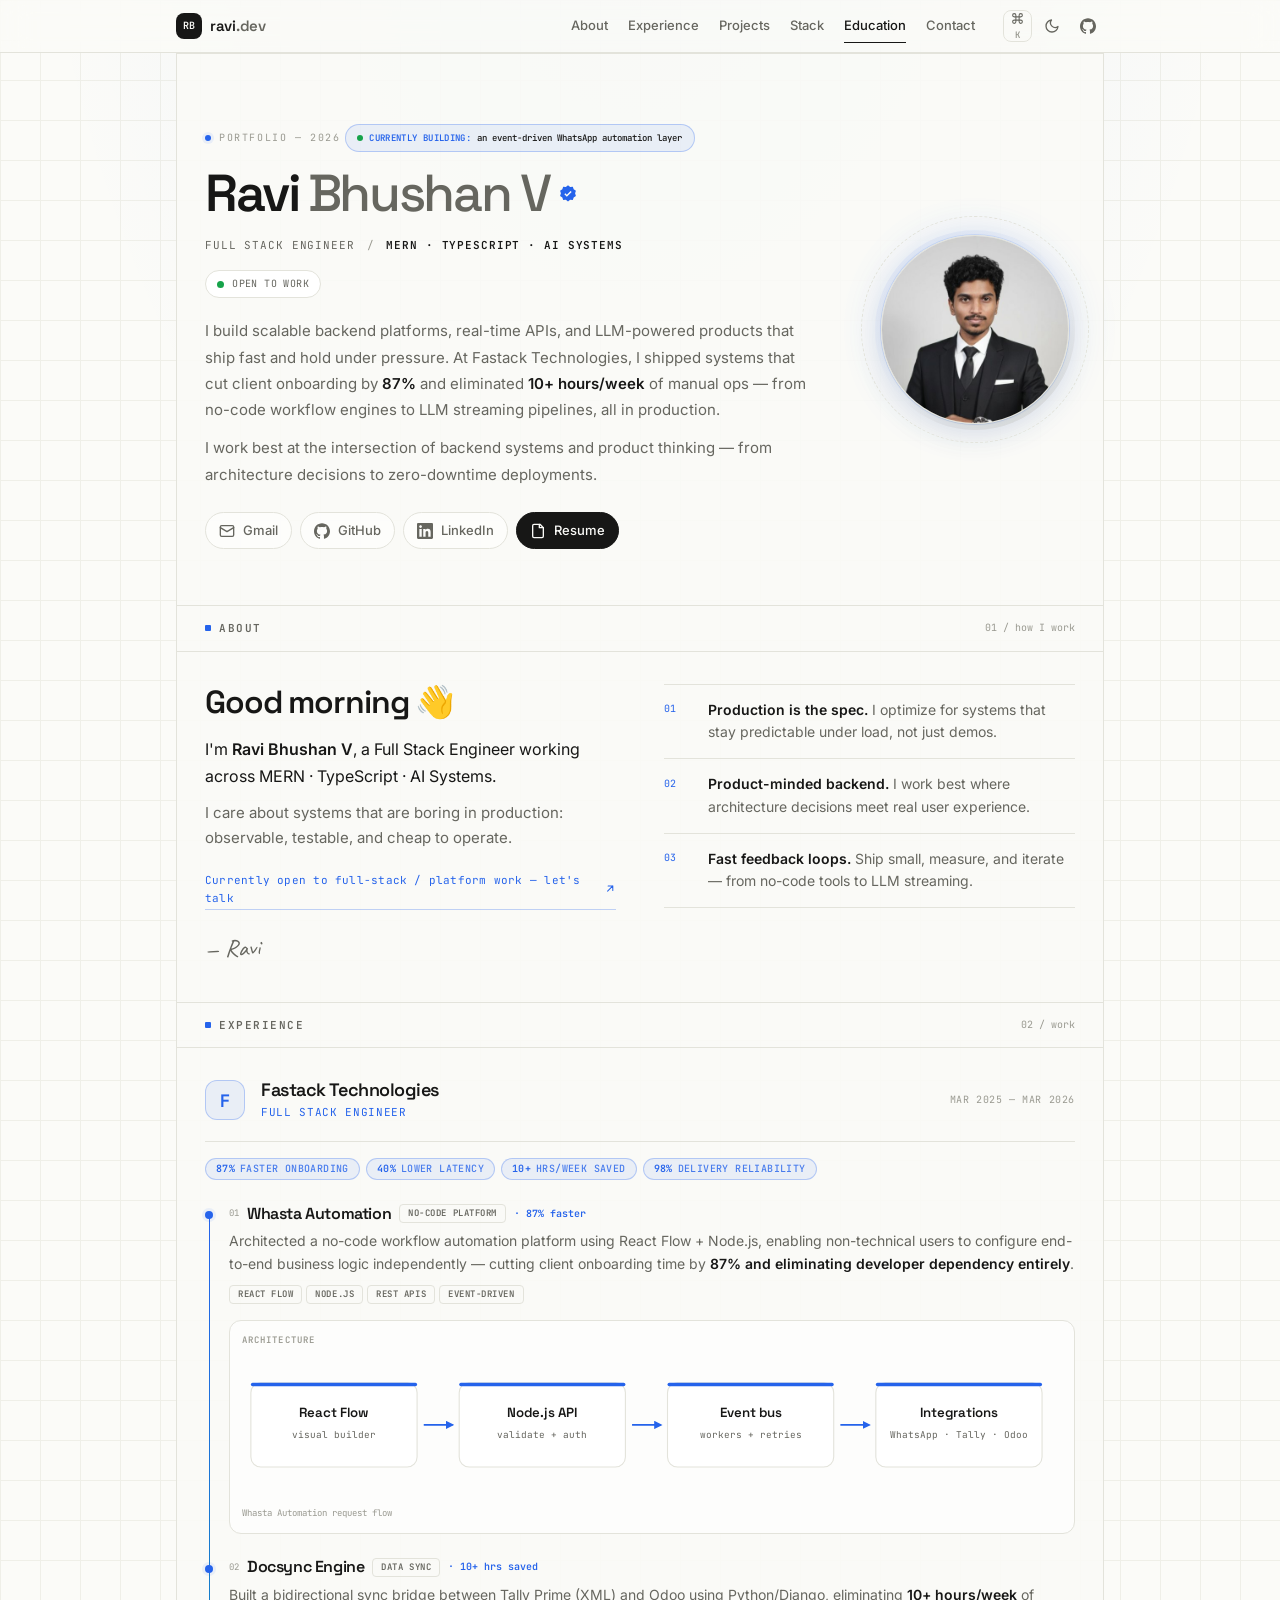
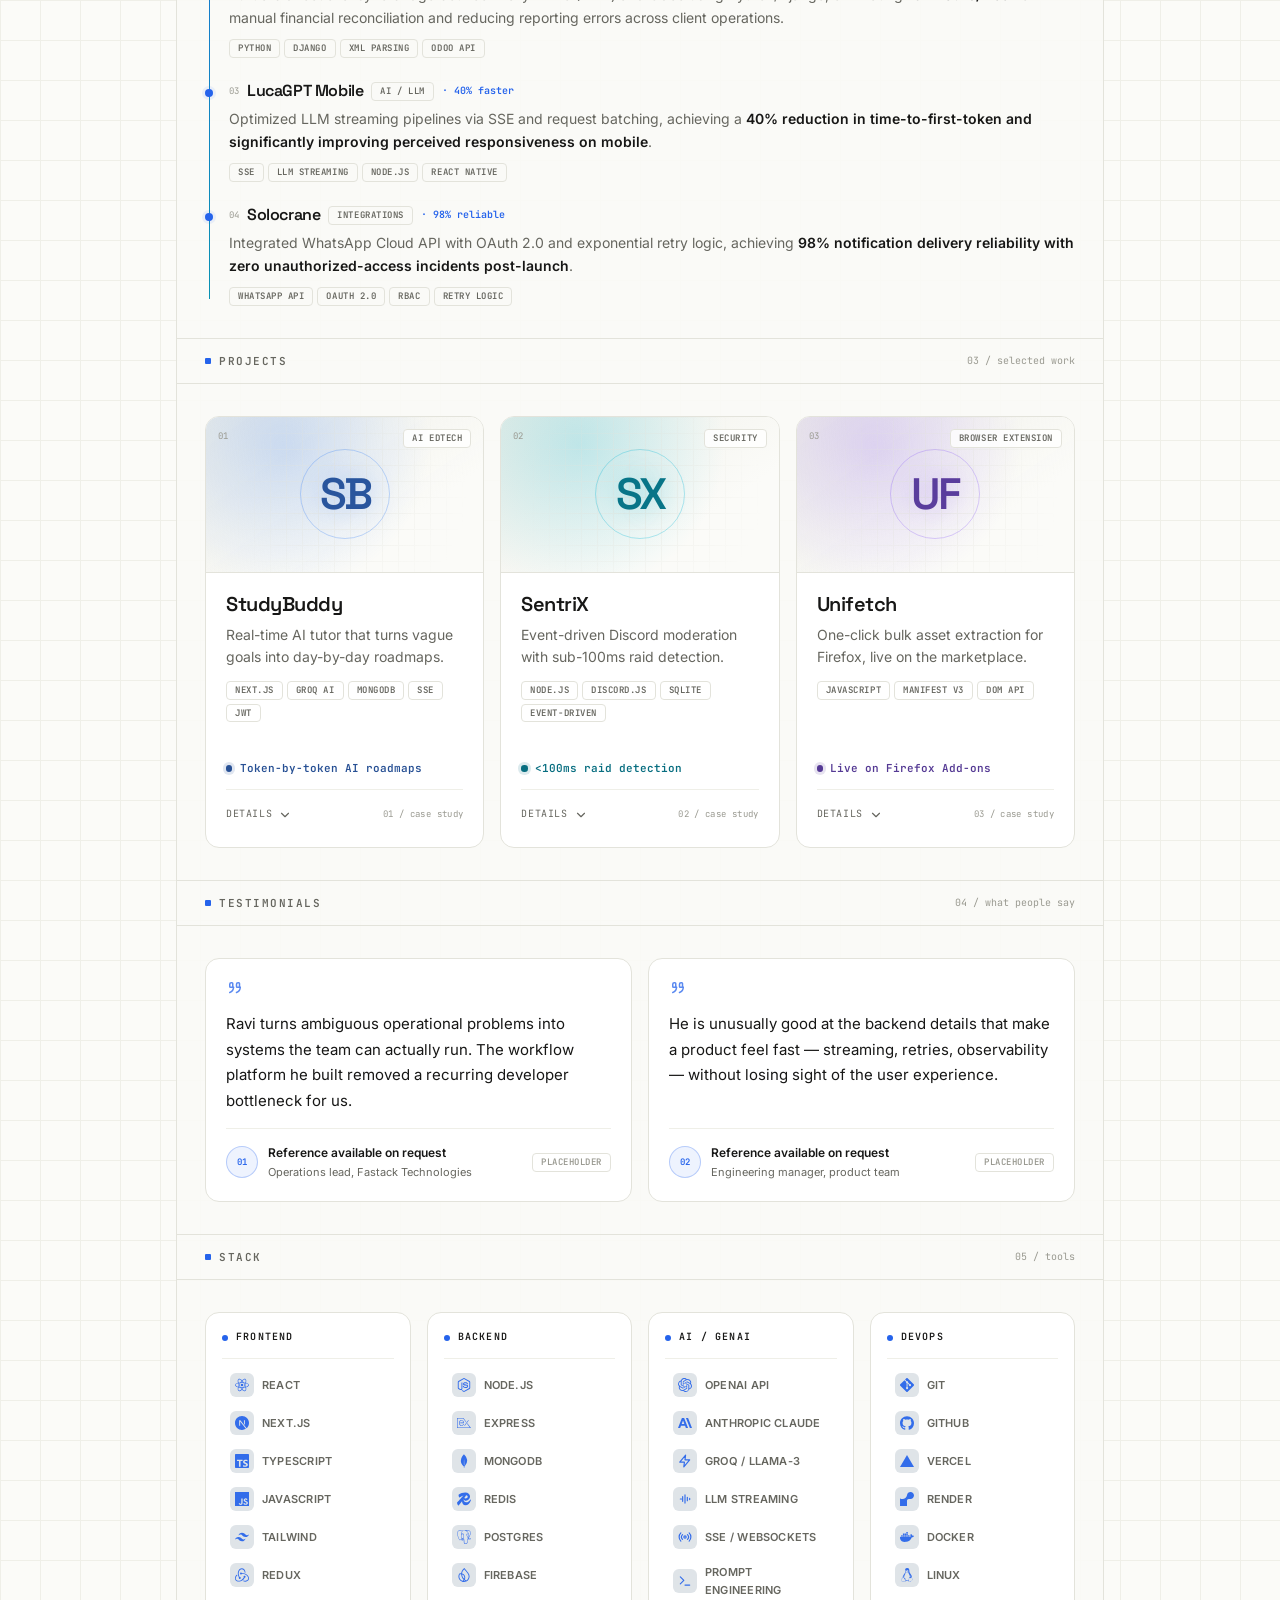
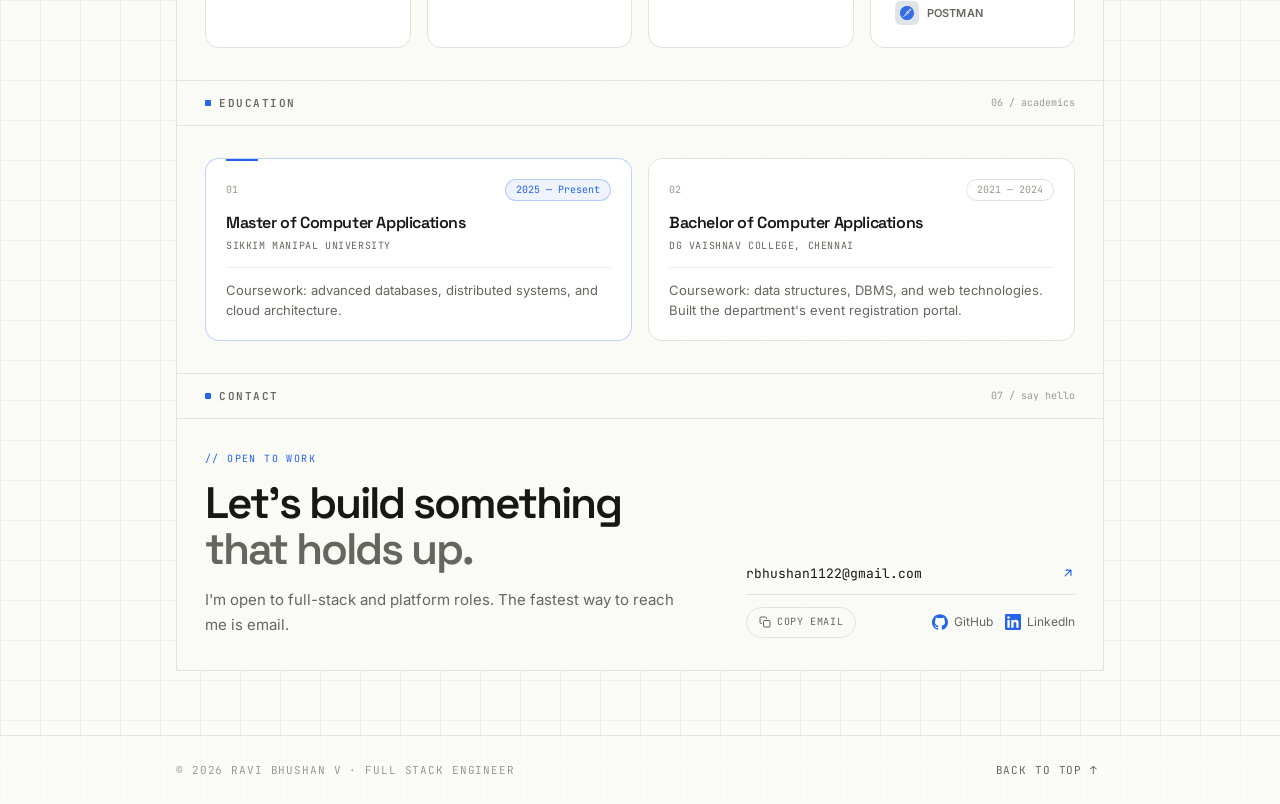
==== commit 7cb2d128: "Fix mobile overflow from experience diagram" ====
--- a/index.html
+++ b/index.html
@@ -67,9 +67,9 @@
       href="https://fonts.googleapis.com/css2?family=Inter:wght@400;500;600;700&family=Space+Grotesk:wght@400;500;600;700&family=Caveat:wght@500;600&family=JetBrains+Mono:wght@400;500;600&display=swap"
       rel="stylesheet" />
     <link rel="preload" as="image" href="assets/avatar.jpg" fetchpriority="high" />
-    <link rel="stylesheet" href="css/base.css?v=20261030-8" />
-    <link rel="stylesheet" href="css/layout.css?v=20261030-8" />
-    <link rel="stylesheet" href="css/components.css?v=20261030-8" />
+    <link rel="stylesheet" href="css/base.css?v=20261030-9" />
+    <link rel="stylesheet" href="css/layout.css?v=20261030-9" />
+    <link rel="stylesheet" href="css/components.css?v=20261030-9" />
 
     <script type="application/ld+json">
       {
@@ -170,7 +170,7 @@
       </div>
     </footer>
 
-    <script src="data.js?v=20261030-8"></script>
-    <script type="module" src="js/main.js?v=20261030-8"></script>
+    <script src="data.js?v=20261030-9"></script>
+    <script type="module" src="js/main.js?v=20261030-9"></script>
   </body>
 </html>
--- a/css/components.css
+++ b/css/components.css
@@ -594,6 +594,7 @@
 
 .exp-project {
   position: relative;
+  min-width: 0;
   transition: border-color var(--speed) ease;
 }
 
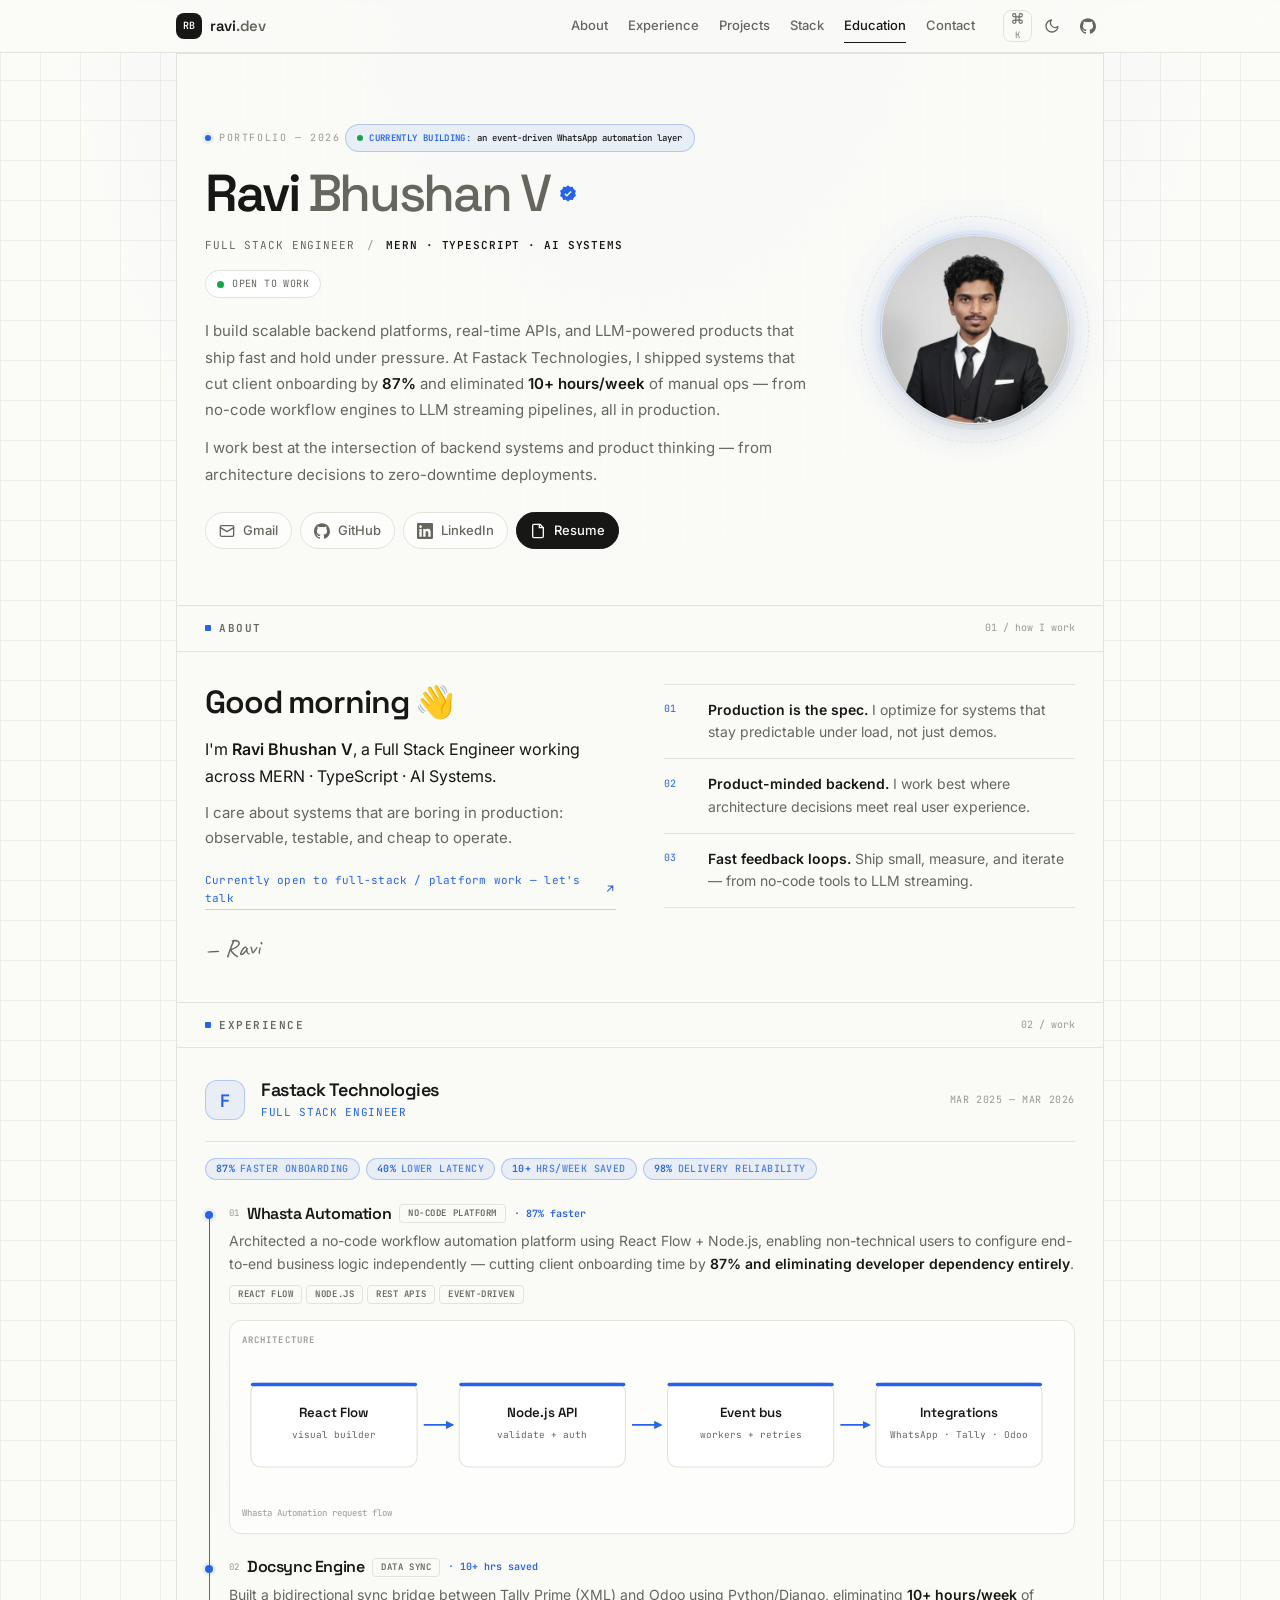
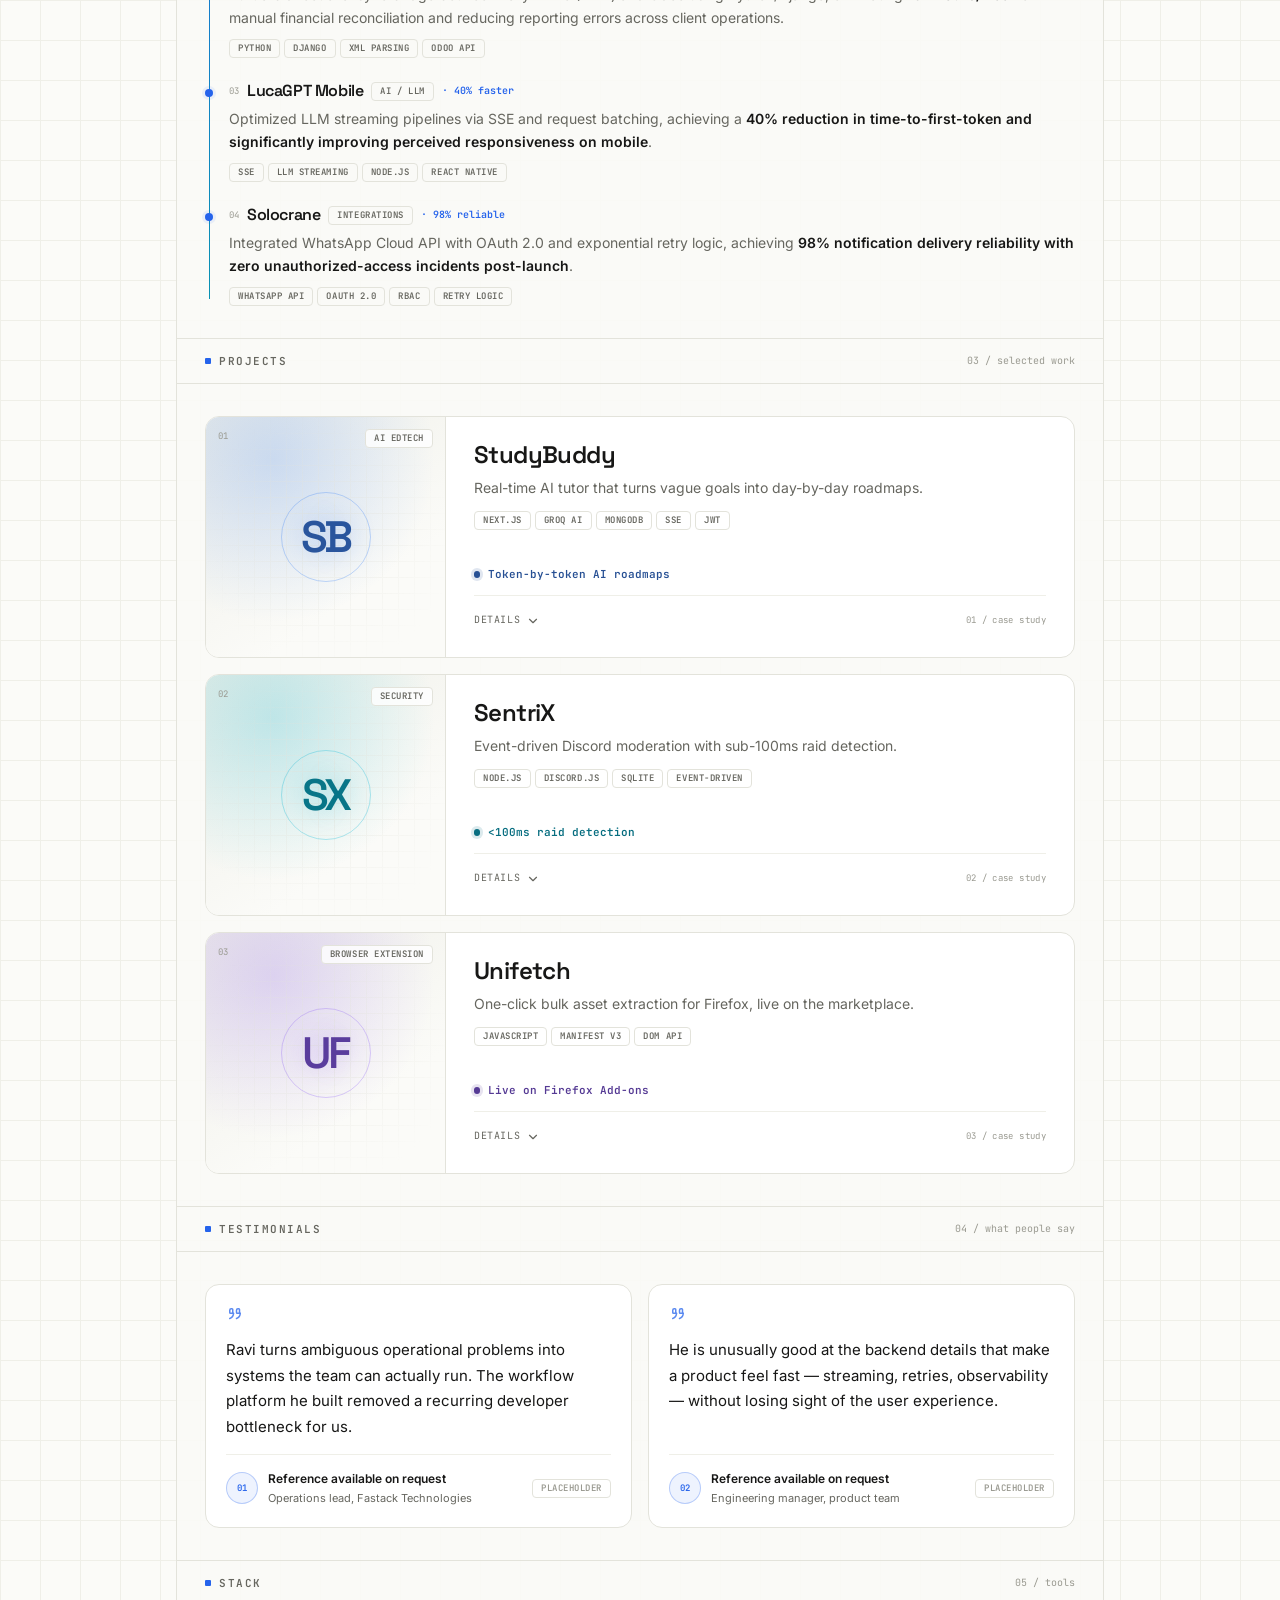
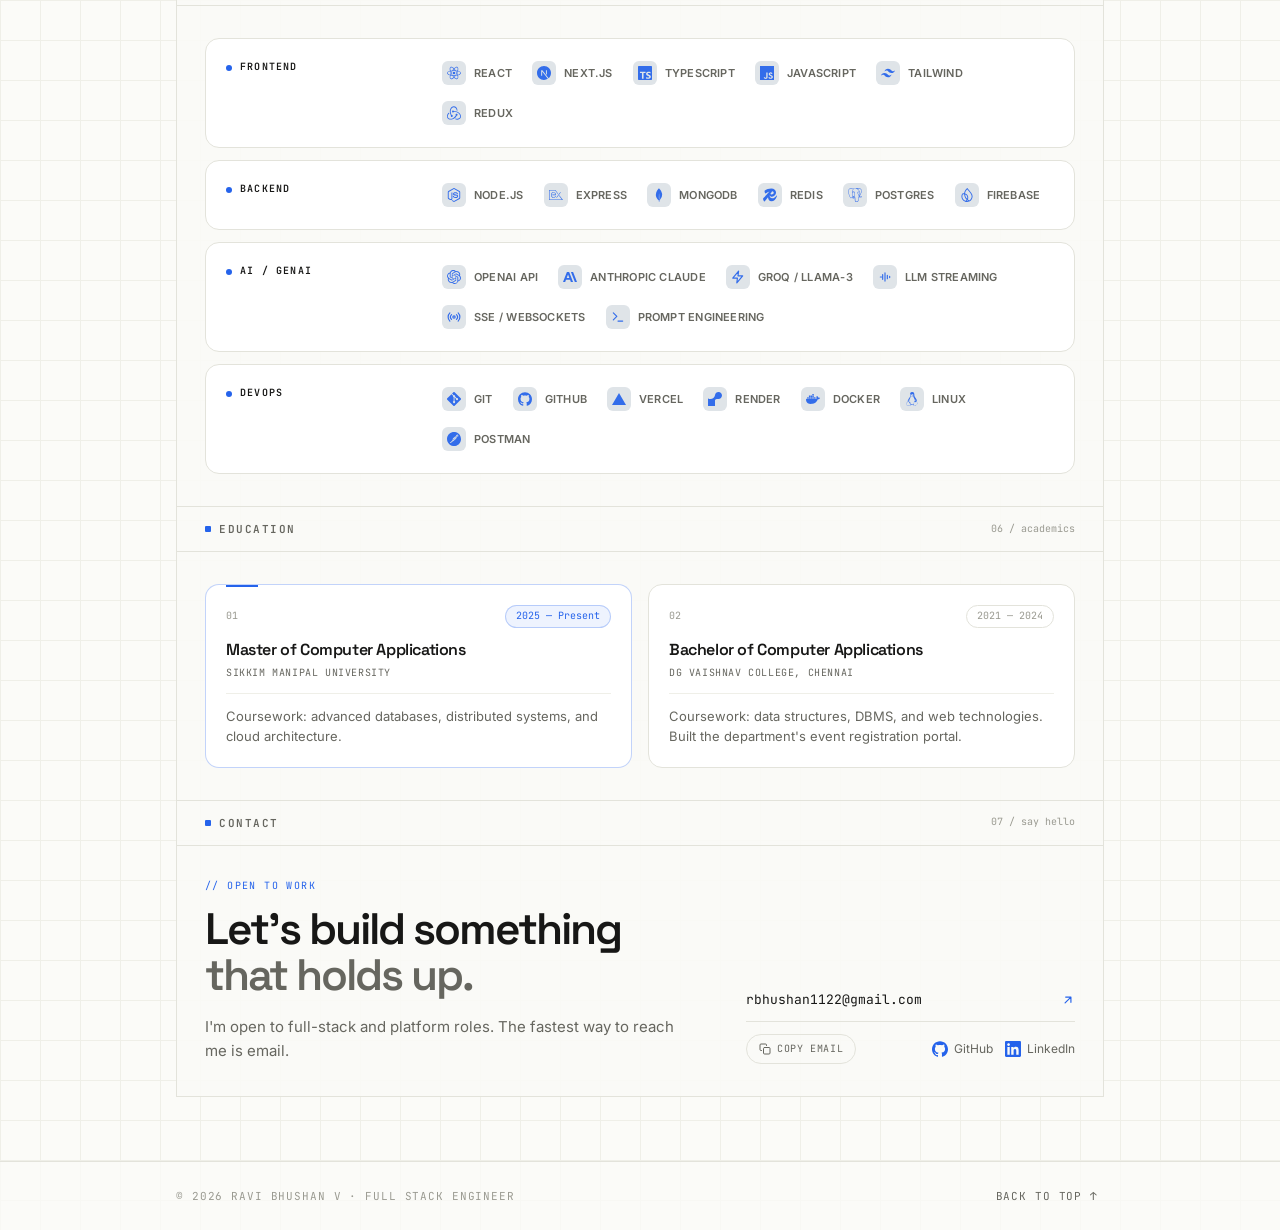
==== commit b80c27eb: "Stack project and skill cards as full-width horizontal rows" ====
--- a/index.html
+++ b/index.html
@@ -67,9 +67,9 @@
       href="https://fonts.googleapis.com/css2?family=Inter:wght@400;500;600;700&family=Space+Grotesk:wght@400;500;600;700&family=Caveat:wght@500;600&family=JetBrains+Mono:wght@400;500;600&display=swap"
       rel="stylesheet" />
     <link rel="preload" as="image" href="assets/avatar.jpg" fetchpriority="high" />
-    <link rel="stylesheet" href="css/base.css?v=20261030-9" />
-    <link rel="stylesheet" href="css/layout.css?v=20261030-9" />
-    <link rel="stylesheet" href="css/components.css?v=20261030-9" />
+    <link rel="stylesheet" href="css/base.css?v=20261030-10" />
+    <link rel="stylesheet" href="css/layout.css?v=20261030-10" />
+    <link rel="stylesheet" href="css/components.css?v=20261030-10" />
 
     <script type="application/ld+json">
       {
@@ -170,7 +170,7 @@
       </div>
     </footer>
 
-    <script src="data.js?v=20261030-9"></script>
-    <script type="module" src="js/main.js?v=20261030-9"></script>
+    <script src="data.js?v=20261030-10"></script>
+    <script type="module" src="js/main.js?v=20261030-10"></script>
   </body>
 </html>
--- a/css/components.css
+++ b/css/components.css
@@ -706,43 +706,17 @@
 /* ── Projects ─────────────────────────────────────────────── */
 
 .projects-grid {
-  display: grid;
-  grid-auto-flow: column;
-  grid-auto-columns: minmax(17rem, 86%);
+  display: flex;
+  flex-direction: column;
   gap: 1rem;
-  overflow-x: auto;
-  overscroll-behavior-inline: contain;
-  scroll-snap-type: x mandatory;
-  scrollbar-width: thin;
-  padding-bottom: 0.4rem;
-}
-
-.projects-grid > * {
-  min-width: 0;
-  scroll-snap-align: start;
-}
-
-@media (min-width: 640px) {
-  .projects-grid {
-    grid-auto-flow: row;
-    grid-template-columns: repeat(2, minmax(0, 1fr));
-    overflow: visible;
-    padding-bottom: 0;
-  }
-}
-
-@media (min-width: 900px) {
-  .projects-grid {
-    grid-template-columns: repeat(3, minmax(0, 1fr));
-  }
 }
 
 .project-card {
   --project-accent: var(--accent);
   position: relative;
-  display: flex;
-  flex-direction: column;
-  min-height: 27rem;
+  display: grid;
+  grid-template-columns: 15rem minmax(0, 1fr);
+  min-height: 15rem;
   border: 1px solid var(--line);
   border-radius: var(--radius);
   background: var(--card);
@@ -782,8 +756,9 @@
   position: relative;
   display: grid;
   place-items: center;
-  aspect-ratio: 16 / 9;
-  border-bottom: 1px solid var(--line);
+  min-height: 15rem;
+  height: 100%;
+  border-right: 1px solid var(--line);
   background:
     radial-gradient(
       circle at 28% 18%,
@@ -860,13 +835,30 @@
 
 .project-content {
   display: flex;
-  flex: 1;
+  min-width: 0;
   flex-direction: column;
-  padding: 1.25rem;
+  padding: 1.5rem 1.75rem;
+}
+
+@media (max-width: 719px) {
+  .project-card {
+    grid-template-columns: 1fr;
+  }
+
+  .project-visual {
+    aspect-ratio: 16 / 9;
+    min-height: 0;
+    border-right: 0;
+    border-bottom: 1px solid var(--line);
+  }
+
+  .project-content {
+    padding: 1.25rem;
+  }
 }
 
 .project-name {
-  font-size: 1.25rem;
+  font-size: 1.5rem;
 }
 
 .project-summary {
@@ -1045,9 +1037,11 @@
   display: flex;
   flex-direction: column;
   gap: 0.75rem;
+  max-width: 64rem;
 }
 
 .project-media {
+  max-width: 26rem;
   margin: 0;
   border: 1px solid var(--line);
   border-radius: 0.625rem;
@@ -1213,39 +1207,17 @@
 /* ── Stack ────────────────────────────────────────────────── */
 
 .stack-grid {
-  display: grid;
-  grid-auto-flow: column;
-  grid-auto-columns: minmax(15rem, 84%);
+  display: flex;
+  flex-direction: column;
+  gap: 0.75rem;
+}
+
+.stack-group {
+  display: grid;
+  grid-template-columns: 12rem minmax(0, 1fr);
+  align-items: start;
   gap: 1rem;
-  overflow-x: auto;
-  overscroll-behavior-inline: contain;
-  scroll-snap-type: x mandatory;
-  scrollbar-width: thin;
-  padding-bottom: 0.4rem;
-}
-
-.stack-grid > * {
-  min-width: 0;
-  scroll-snap-align: start;
-}
-
-@media (min-width: 640px) {
-  .stack-grid {
-    grid-auto-flow: row;
-    grid-template-columns: repeat(2, minmax(0, 1fr));
-    overflow: visible;
-    padding-bottom: 0;
-  }
-}
-
-@media (min-width: 900px) {
-  .stack-grid {
-    grid-template-columns: repeat(4, minmax(0, 1fr));
-  }
-}
-
-.stack-group {
-  padding: 1rem;
+  padding: 1rem 1.25rem;
   border: 1px solid var(--line);
   border-radius: var(--radius);
   background: var(--card);
@@ -1264,8 +1236,7 @@
   display: flex;
   align-items: center;
   gap: 0.5rem;
-  padding-bottom: 0.75rem;
-  border-bottom: 1px solid var(--line-soft);
+  padding-top: 0.25rem;
   font-family: var(--font-mono);
   font-size: 0.625rem;
   font-weight: 600;
@@ -1284,9 +1255,20 @@
 
 .stack-items {
   display: flex;
-  flex-direction: column;
-  gap: 0.125rem;
-  margin-top: 0.5rem;
+  flex-wrap: wrap;
+  gap: 0.25rem;
+}
+
+@media (max-width: 719px) {
+  .stack-group {
+    grid-template-columns: 1fr;
+    gap: 0.6rem;
+  }
+
+  .stack-category {
+    padding-bottom: 0.6rem;
+    border-bottom: 1px solid var(--line-soft);
+  }
 }
 
 .stack-item {
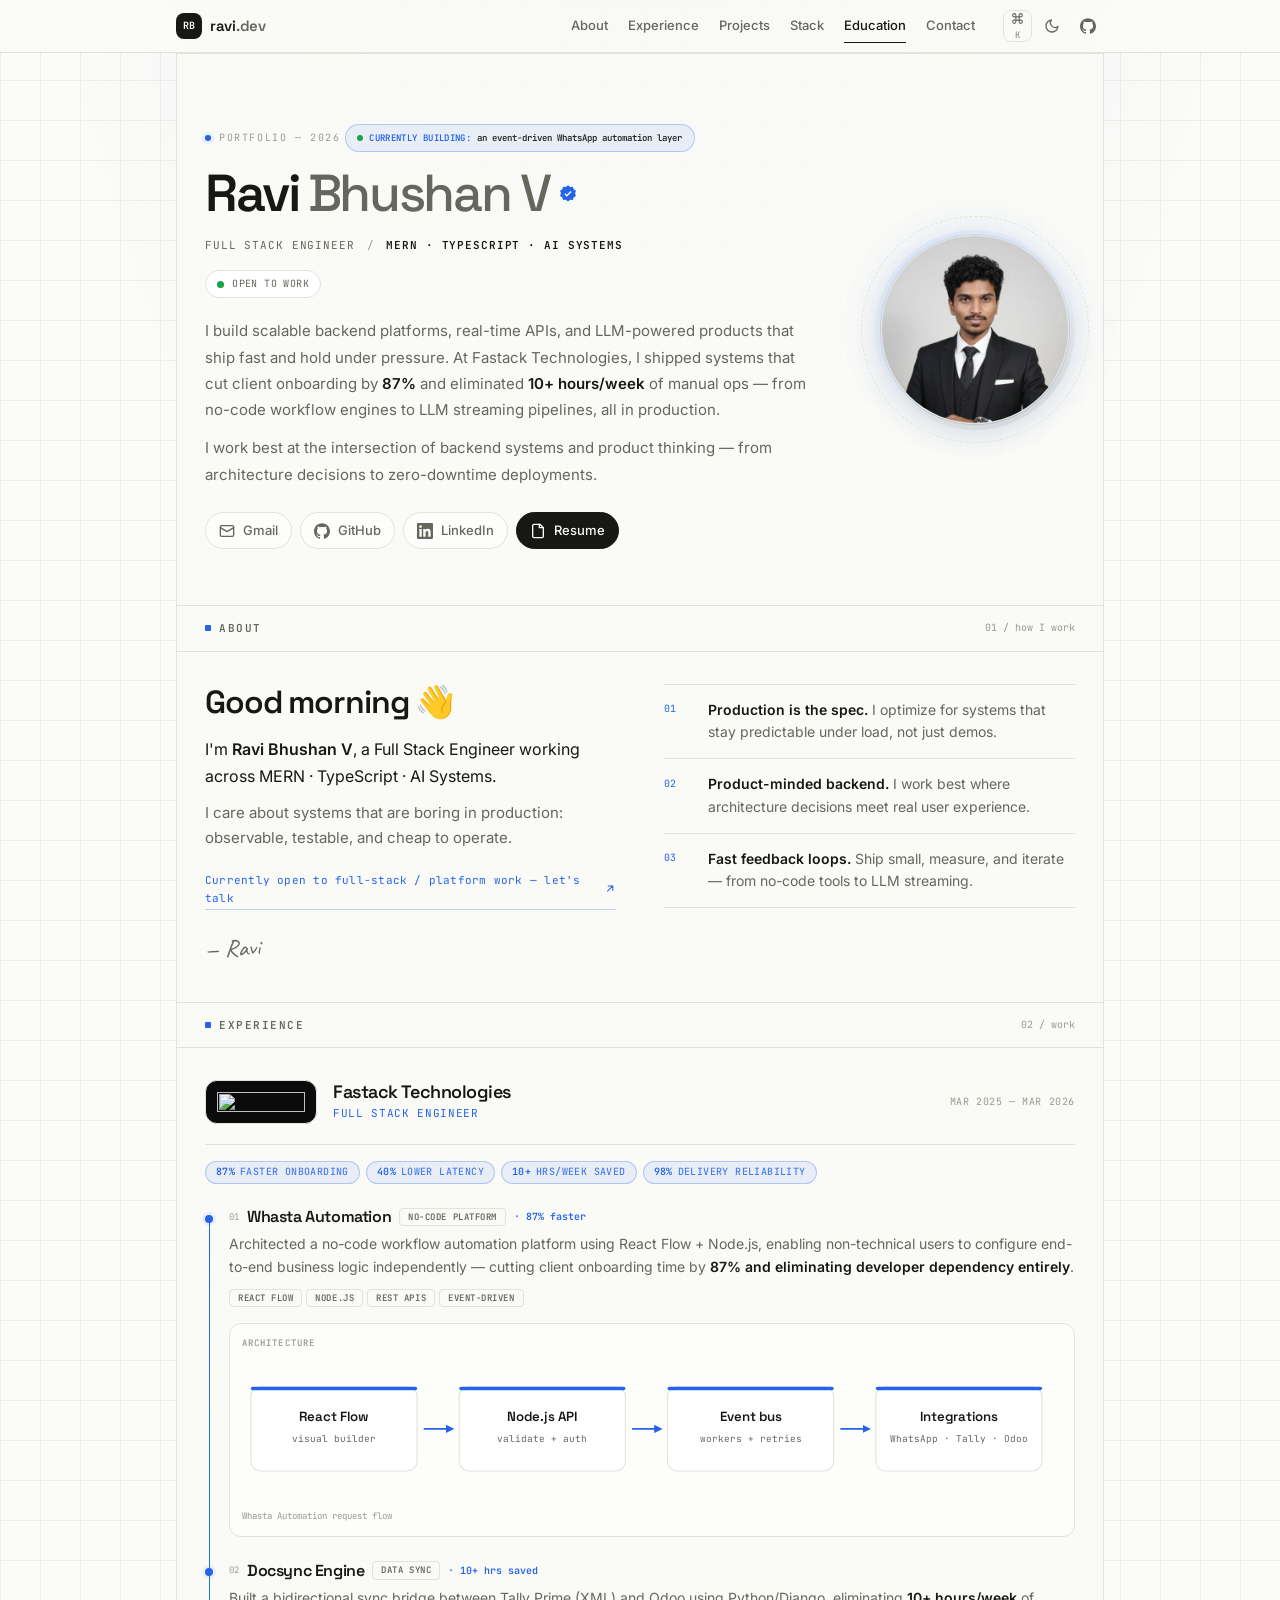
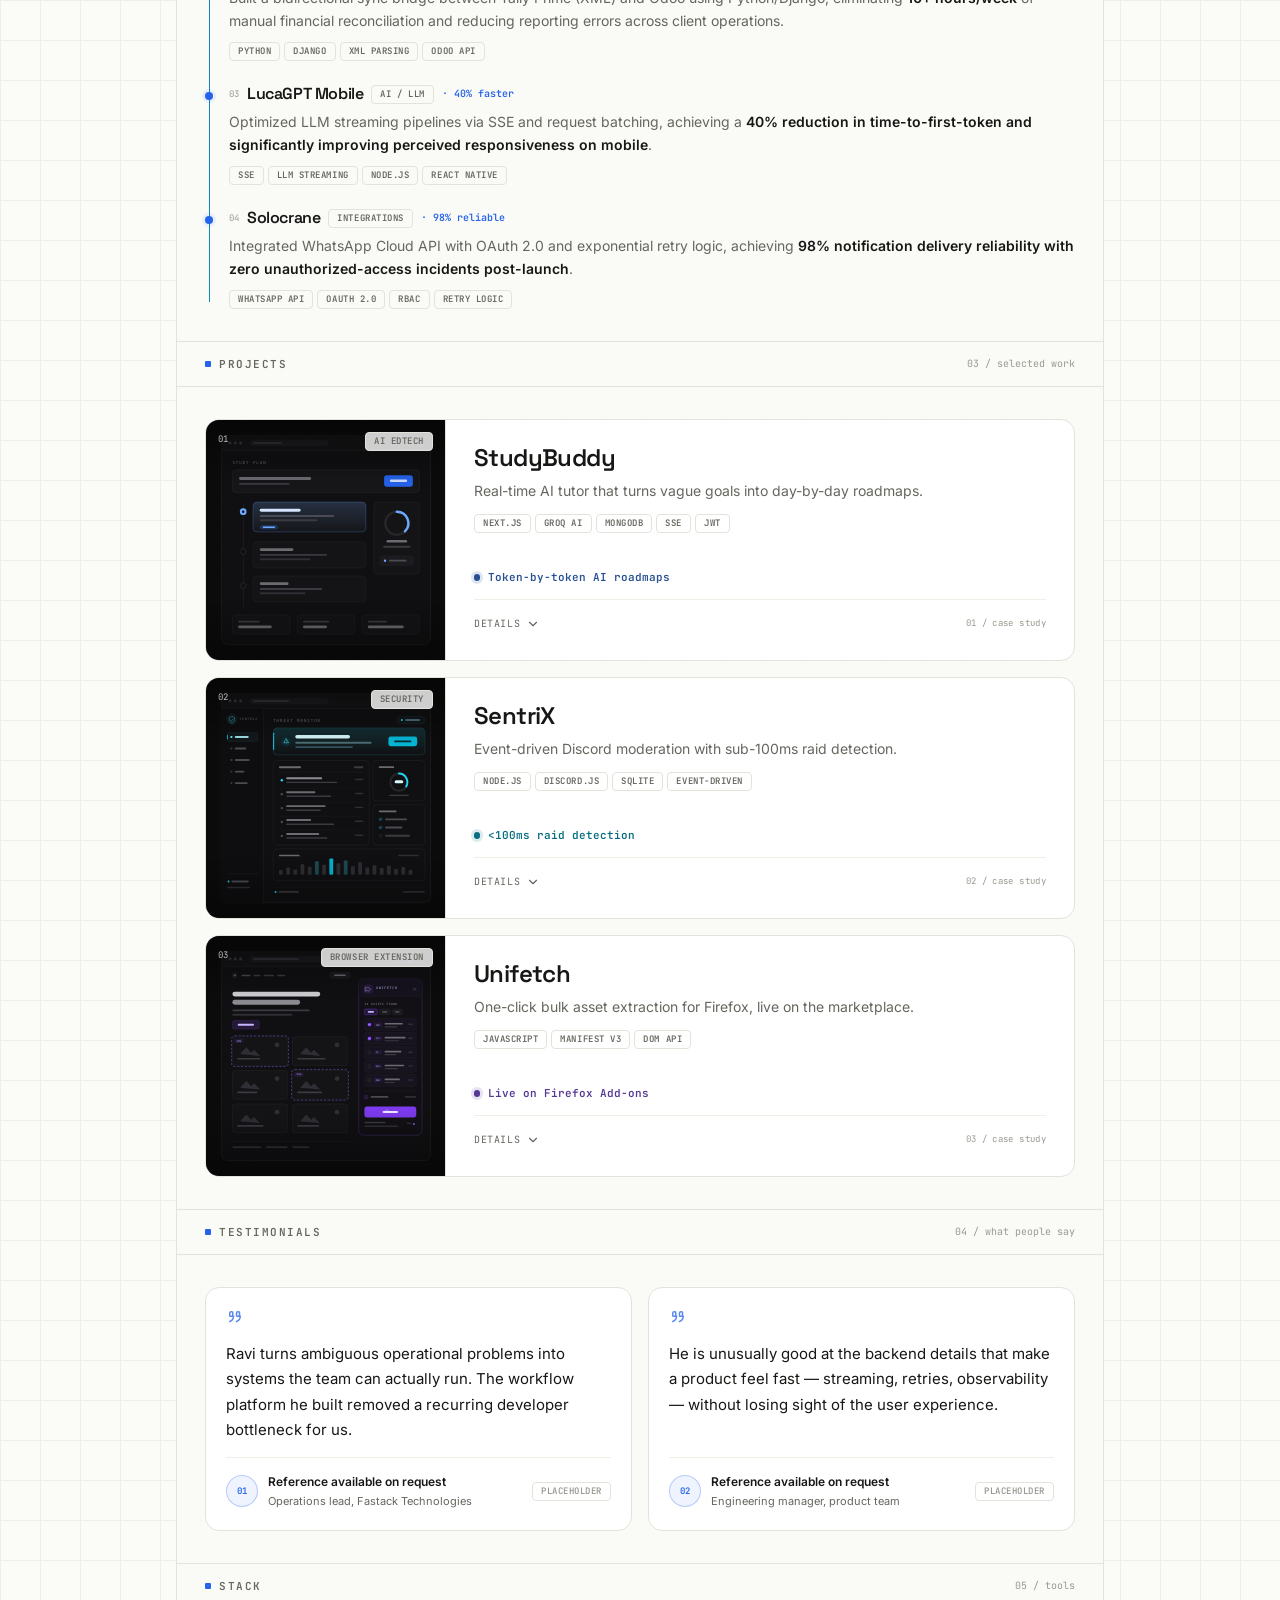
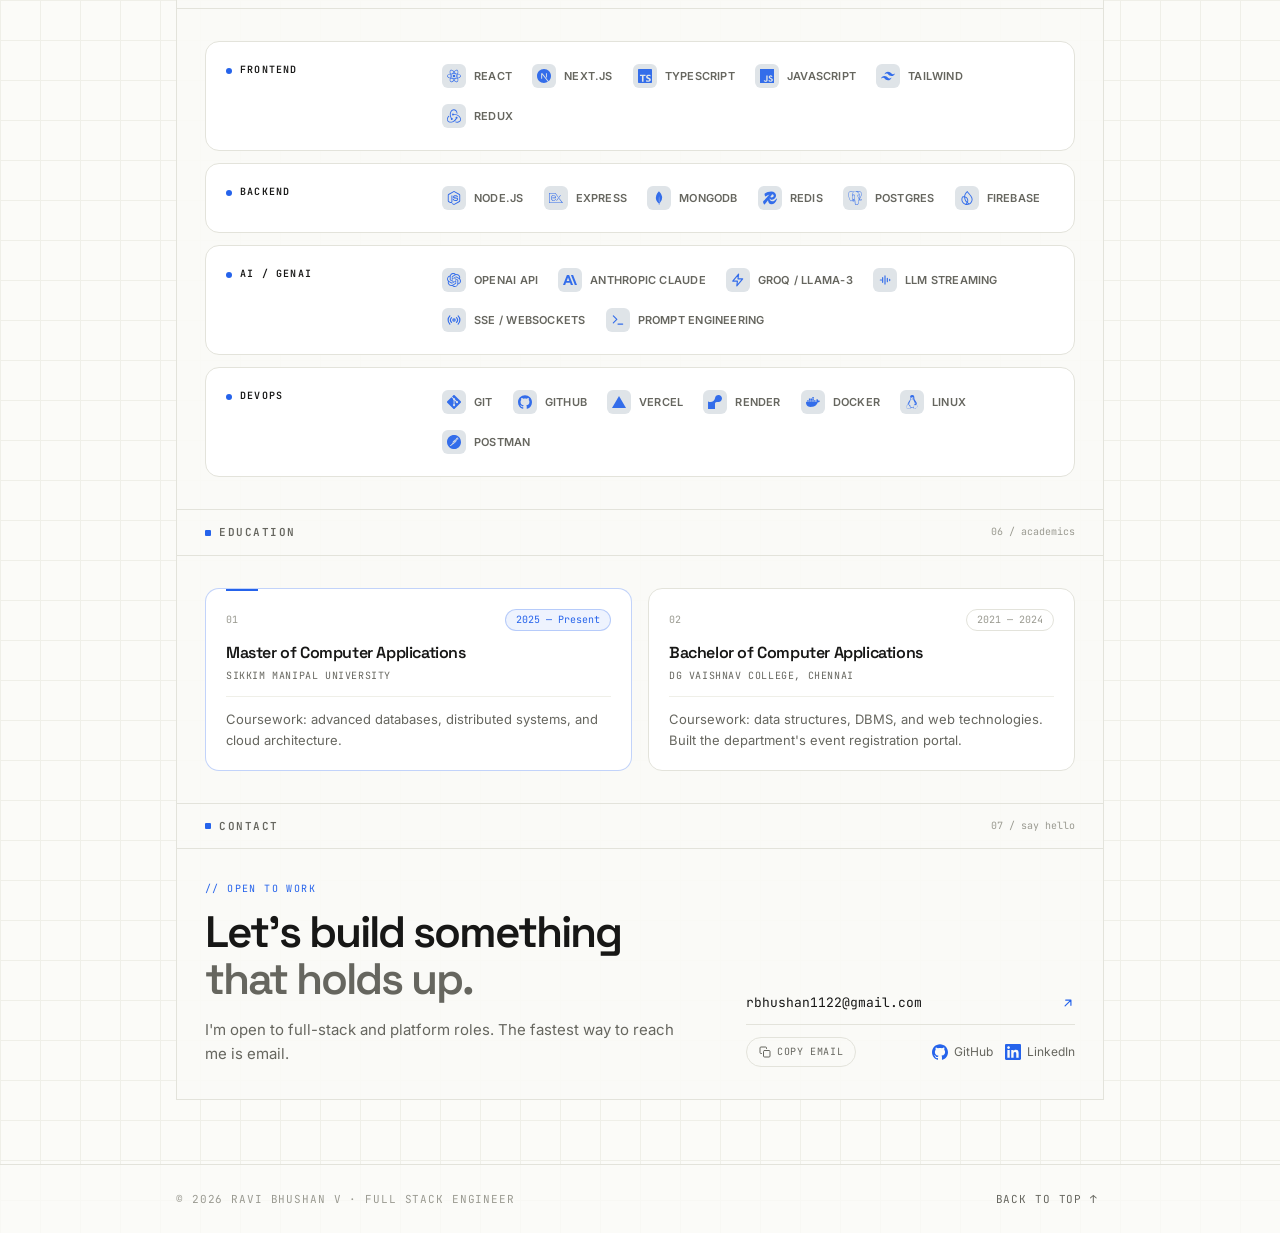
==== commit fd2e8f61: "Add wireframe project previews and Fastack logo" ====
--- a/index.html
+++ b/index.html
@@ -67,9 +67,9 @@
       href="https://fonts.googleapis.com/css2?family=Inter:wght@400;500;600;700&family=Space+Grotesk:wght@400;500;600;700&family=Caveat:wght@500;600&family=JetBrains+Mono:wght@400;500;600&display=swap"
       rel="stylesheet" />
     <link rel="preload" as="image" href="assets/avatar.jpg" fetchpriority="high" />
-    <link rel="stylesheet" href="css/base.css?v=20261030-10" />
-    <link rel="stylesheet" href="css/layout.css?v=20261030-10" />
-    <link rel="stylesheet" href="css/components.css?v=20261030-10" />
+    <link rel="stylesheet" href="css/base.css?v=20261030-11" />
+    <link rel="stylesheet" href="css/layout.css?v=20261030-11" />
+    <link rel="stylesheet" href="css/components.css?v=20261030-11" />
 
     <script type="application/ld+json">
       {
@@ -170,7 +170,7 @@
       </div>
     </footer>
 
-    <script src="data.js?v=20261030-10"></script>
-    <script type="module" src="js/main.js?v=20261030-10"></script>
+    <script src="data.js?v=20261030-11"></script>
+    <script type="module" src="js/main.js?v=20261030-11"></script>
   </body>
 </html>
--- a/css/components.css
+++ b/css/components.css
@@ -496,6 +496,21 @@
   font-family: var(--font-display);
   font-size: 1.125rem;
   font-weight: 600;
+}
+
+/* Keep the white Fastack wordmark legible in both themes. */
+.exp-company-mark--logo {
+  width: 7rem;
+  height: 2.75rem;
+  padding: 0.5rem 0.7rem;
+  border-color: var(--line);
+  background: #0b0b0c;
+}
+
+.exp-company-mark--logo img {
+  display: block;
+  width: 100%;
+  height: auto;
 }
 
 .exp-company-info {
@@ -797,21 +812,70 @@
   transform: scale(1.15);
 }
 
+/* Real preview art replaces the decorative grid and monogram. */
+.project-visual--media::before {
+  display: none;
+}
+
+.project-visual--media::after {
+  content: "";
+  position: absolute;
+  inset: 0;
+  z-index: 1;
+  width: auto;
+  height: auto;
+  border: 0;
+  border-radius: 0;
+  background: linear-gradient(
+    180deg,
+    rgba(0, 0, 0, 0.42),
+    transparent 28%,
+    transparent 72%,
+    rgba(0, 0, 0, 0.34)
+  );
+  transform: none;
+  pointer-events: none;
+}
+
+.project-card:hover .project-visual--media::after {
+  transform: none;
+}
+
+.project-visual-img {
+  position: absolute;
+  inset: 0;
+  z-index: 0;
+  width: 100%;
+  height: 100%;
+  object-fit: cover;
+  object-position: center;
+  transition: transform 0.6s var(--ease);
+}
+
+.project-card:hover .project-visual-img,
+.project-card.is-hovered .project-visual-img {
+  transform: scale(1.04);
+}
+
 .project-index {
   position: absolute;
   top: 0.75rem;
   left: 0.75rem;
-  z-index: 1;
+  z-index: 2;
   font-family: var(--font-mono);
   font-size: 0.5625rem;
   color: var(--muted-soft);
+}
+
+.project-visual--media .project-index {
+  color: rgba(255, 255, 255, 0.72);
 }
 
 .project-tag {
   position: absolute;
   top: 0.75rem;
   right: 0.75rem;
-  z-index: 1;
+  z-index: 2;
   background: color-mix(in srgb, var(--card) 80%, transparent);
   backdrop-filter: blur(6px);
   -webkit-backdrop-filter: blur(6px);
@@ -958,8 +1022,8 @@
   transform: none;
 }
 
-/* The hover preview is a quick read; the full case study opens on click. */
-.project-card.is-hovered:not(.is-open) .project-media--placeholder {
+/* The hover preview is a quick read; media waits for the full case study. */
+.project-card.is-hovered:not(.is-open) .project-media {
   display: none;
 }
 
@@ -1049,7 +1113,13 @@
   overflow: hidden;
 }
 
-.project-media img,
+.project-media img {
+  display: block;
+  width: 100%;
+  height: auto;
+  background: var(--line-soft);
+}
+
 .project-media video {
   display: block;
   width: 100%;
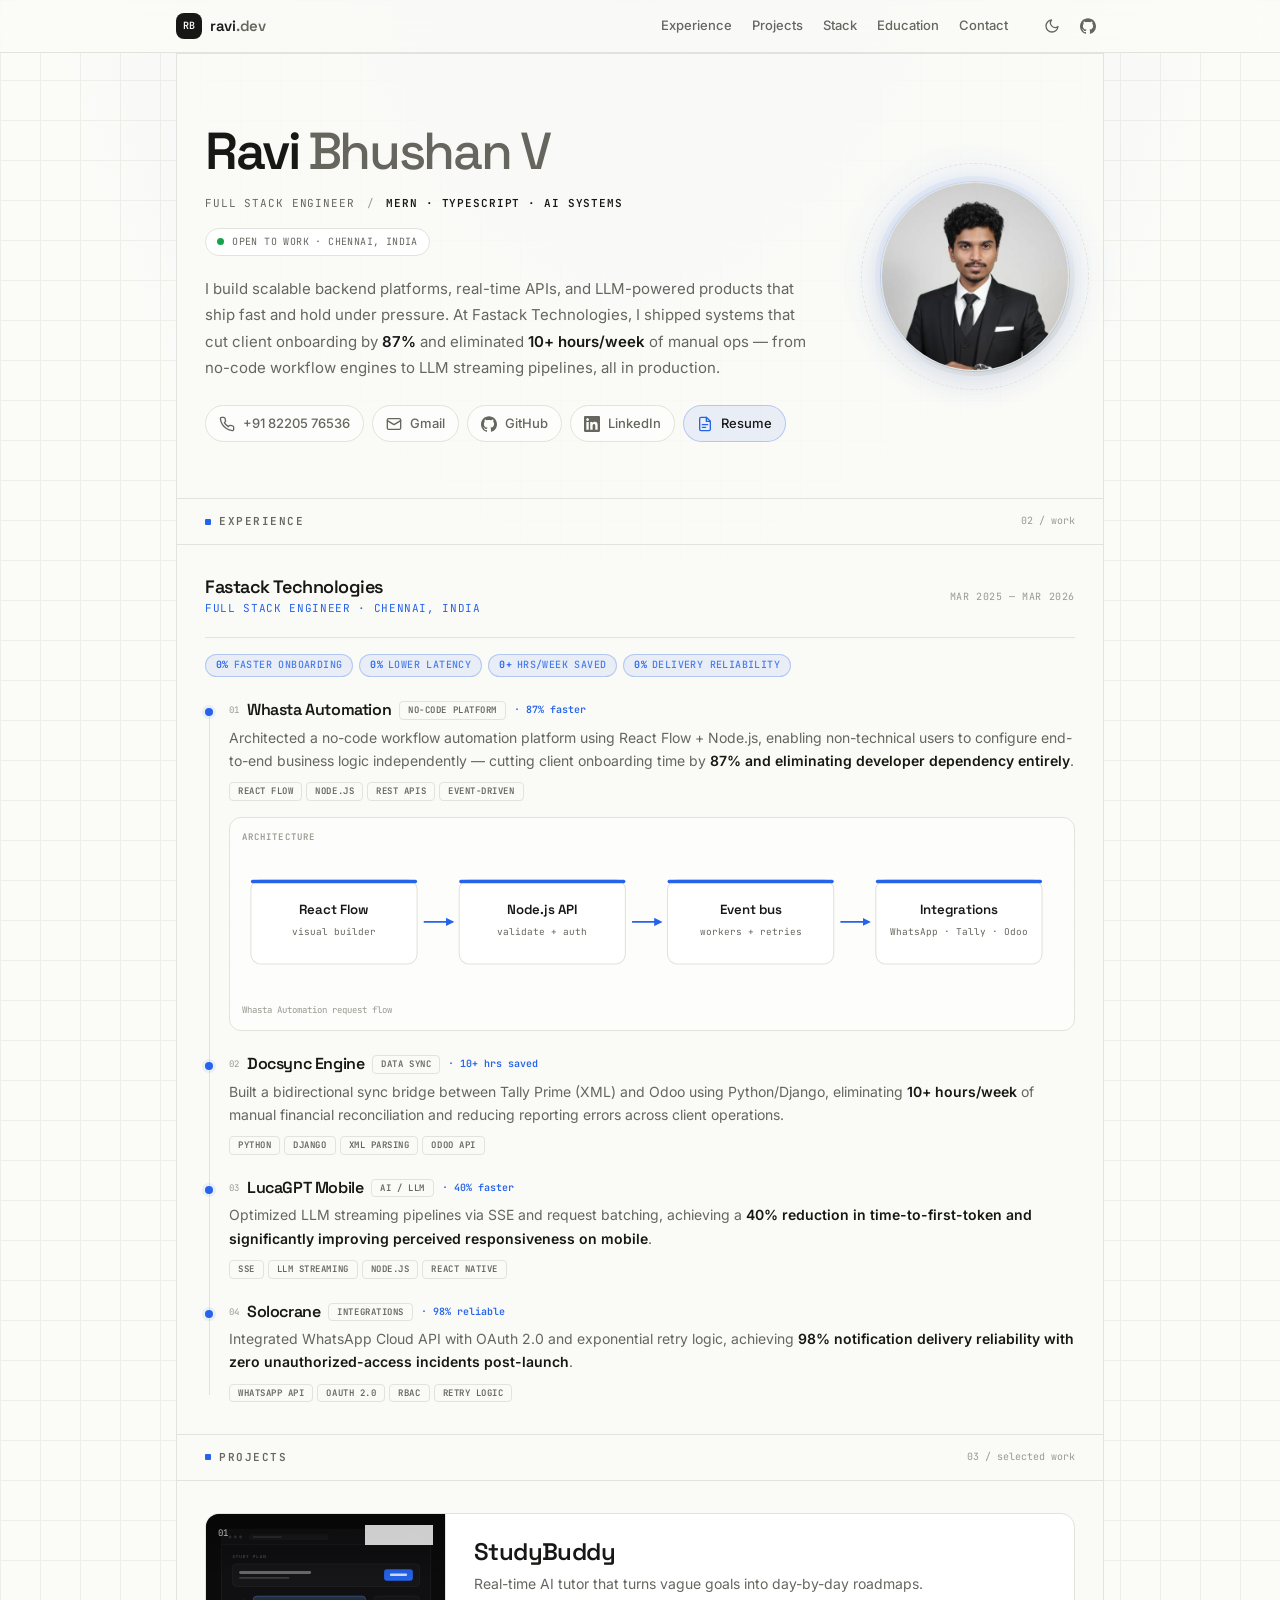
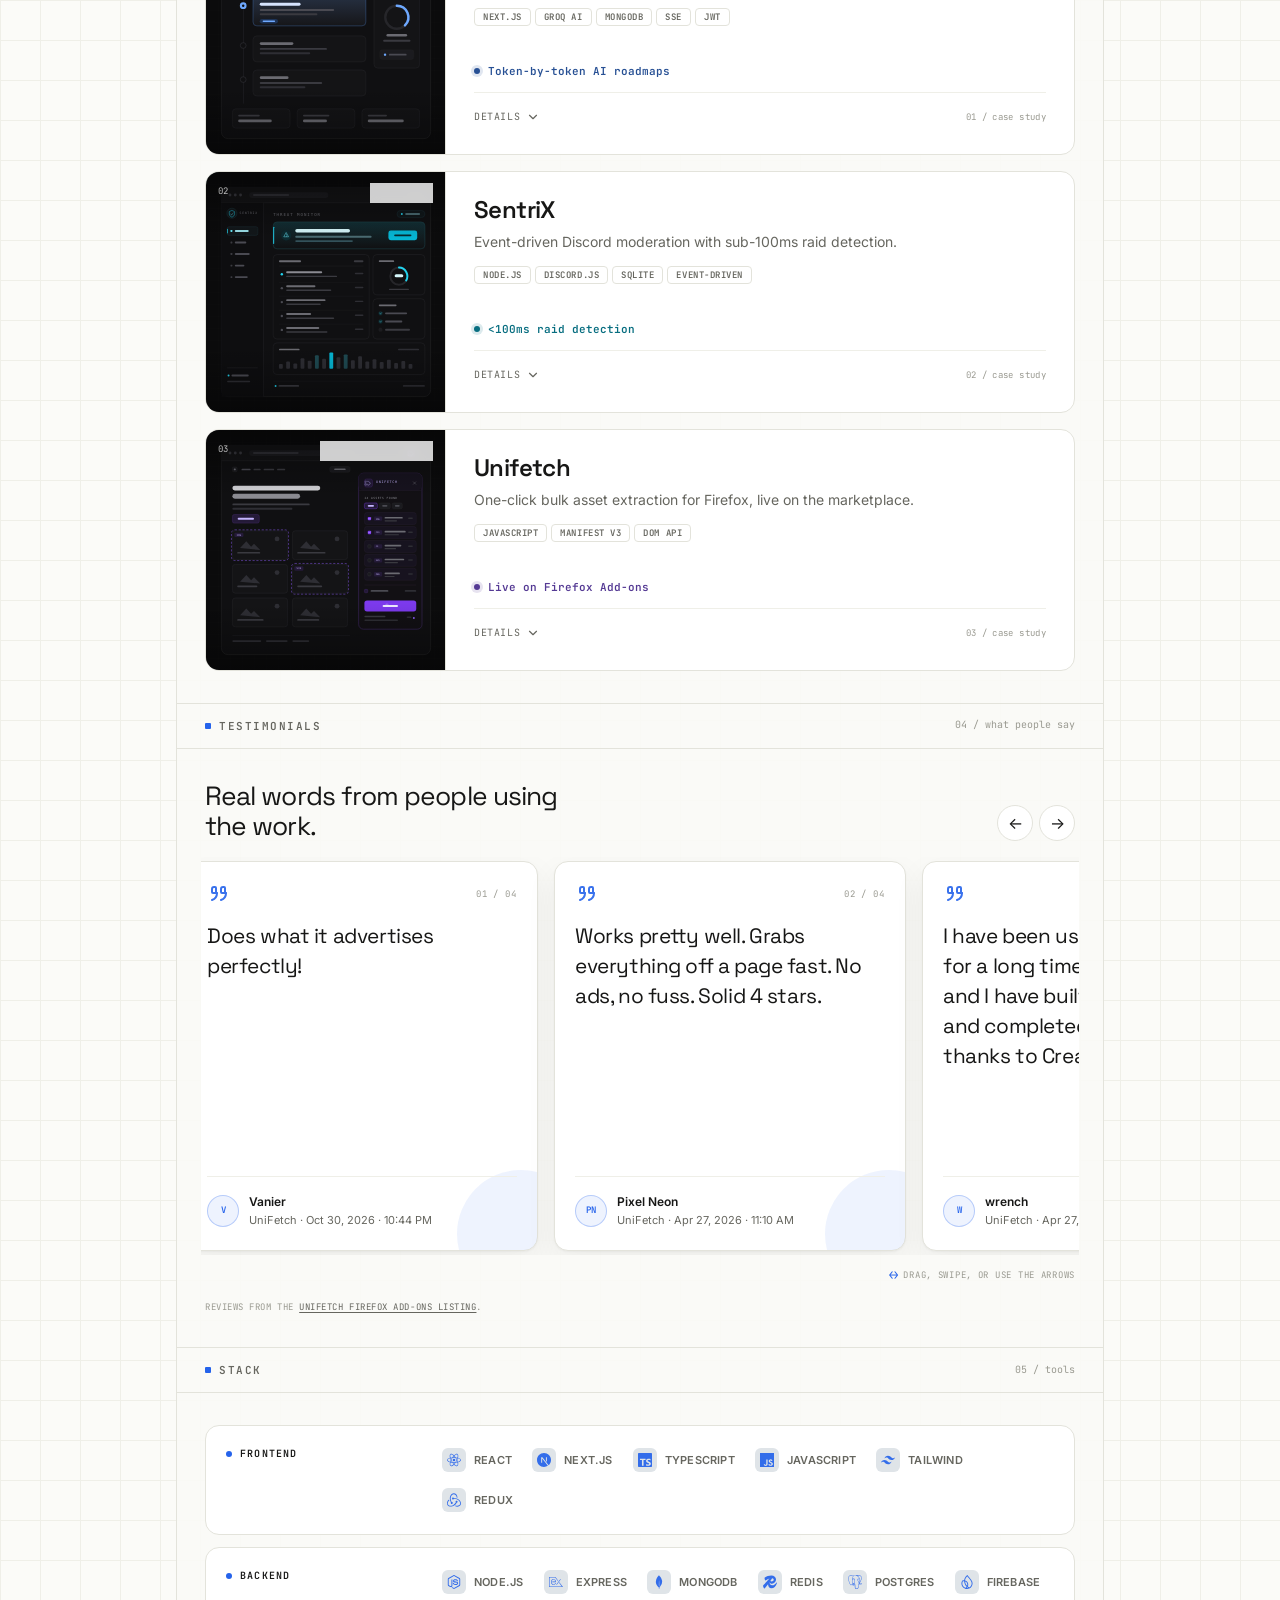
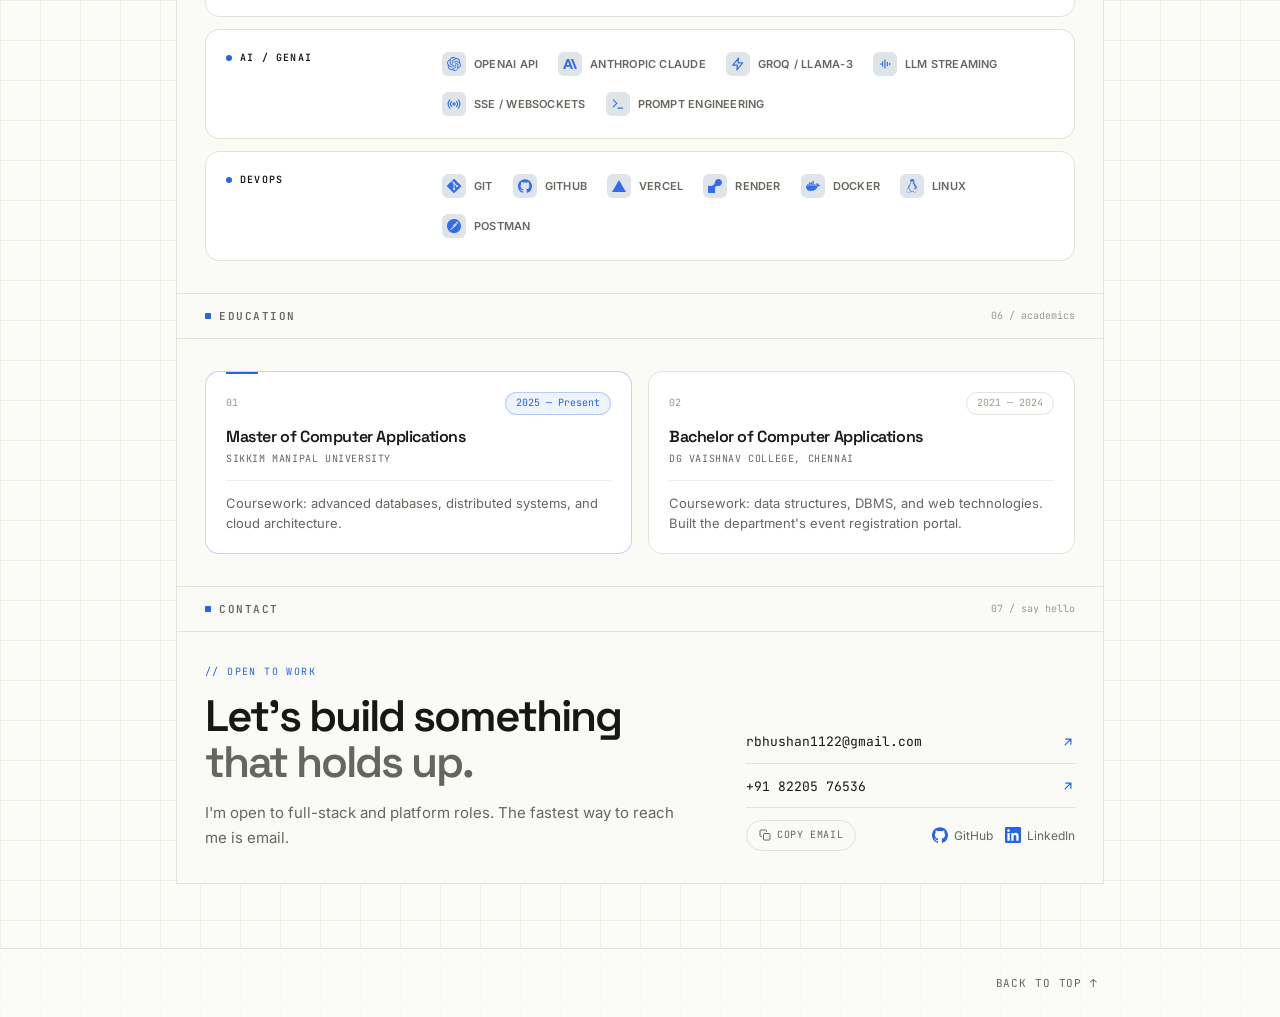
==== commit 94d7f65a: "Improve portfolio presentation Co-authored-by: Copilot <223556219+Copilot@users.noreply.github.com>" ====
--- a/index.html
+++ b/index.html
@@ -67,9 +67,9 @@
       href="https://fonts.googleapis.com/css2?family=Inter:wght@400;500;600;700&family=Space+Grotesk:wght@400;500;600;700&family=Caveat:wght@500;600&family=JetBrains+Mono:wght@400;500;600&display=swap"
       rel="stylesheet" />
     <link rel="preload" as="image" href="assets/avatar.jpg" fetchpriority="high" />
-    <link rel="stylesheet" href="css/base.css?v=20261030-11" />
-    <link rel="stylesheet" href="css/layout.css?v=20261030-11" />
-    <link rel="stylesheet" href="css/components.css?v=20261030-11" />
+    <link rel="stylesheet" href="css/base.css?v=20261030-12" />
+    <link rel="stylesheet" href="css/layout.css?v=20261030-12" />
+    <link rel="stylesheet" href="css/components.css?v=20261030-12" />
 
     <script type="application/ld+json">
       {
@@ -117,13 +117,13 @@
         </a>
         <nav class="site-nav" id="site-nav" aria-label="Primary"></nav>
         <div class="header-actions">
-          <button
+          <!-- <button
             id="palette-toggle"
             class="icon-btn palette-toggle"
             type="button"
             aria-label="Open command palette"
             aria-haspopup="dialog"
-            aria-keyshortcuts="Control+K Meta+K"></button>
+            aria-keyshortcuts="Control+K Meta+K"></button> -->
           <button
             id="theme-toggle"
             class="icon-btn"
@@ -152,7 +152,6 @@
     <main id="main" class="container">
       <!-- Components mount here (rendered from data.js) -->
       <section class="panel" id="hero-panel"></section>
-      <section class="panel" id="hello-panel"></section>
       <section class="panel" id="experience-panel"></section>
       <section class="panel" id="projects-panel"></section>
       <section class="panel" id="testimonials-panel"></section>
@@ -170,7 +169,7 @@
       </div>
     </footer>
 
-    <script src="data.js?v=20261030-11"></script>
-    <script type="module" src="js/main.js?v=20261030-11"></script>
+    <script src="data.js?v=20261030-12"></script>
+    <script type="module" src="js/main.js?v=20261030-13"></script>
   </body>
 </html>
--- a/css/base.css
+++ b/css/base.css
@@ -32,6 +32,18 @@
   --noise-opacity: 0.022;
   --success: #16a34a;
   --shadow: 0 1px 2px rgba(0, 0, 0, 0.04), 0 12px 32px rgba(0, 0, 0, 0.06);
+}
+
+html.theme-transitioning,
+html.theme-transitioning body,
+html.theme-transitioning * {
+  transition:
+    color 420ms ease,
+    border-color 420ms ease,
+    box-shadow 420ms ease,
+    text-decoration-color 420ms ease,
+    fill 420ms ease,
+    stroke 420ms ease !important;
 }
 
 [data-theme="dark"] {
--- a/css/components.css
+++ b/css/components.css
@@ -69,67 +69,6 @@
   }
 }
 
-.hero-eyebrow {
-  display: inline-flex;
-  align-items: center;
-  gap: 0.5rem;
-  font-family: var(--font-mono);
-  font-size: 0.625rem;
-  letter-spacing: 0.16em;
-  text-transform: uppercase;
-  color: var(--muted-soft);
-}
-
-.eyebrow-dot {
-  width: 0.375rem;
-  height: 0.375rem;
-  border-radius: 50%;
-  background: var(--accent);
-  box-shadow: 0 0 0 3px var(--accent-soft);
-  flex-shrink: 0;
-}
-
-.hero-now {
-  display: inline-flex;
-  flex-wrap: wrap;
-  align-items: center;
-  justify-content: center;
-  gap: 0.4rem;
-  margin-top: 0.9rem;
-  padding: 0.35rem 0.7rem;
-  border: 1px solid var(--accent-line);
-  border-radius: 999px;
-  background: var(--accent-soft);
-  font-family: var(--font-mono);
-  font-size: 0.5625rem;
-  letter-spacing: 0.04em;
-  text-transform: uppercase;
-  color: var(--muted);
-}
-
-@media (min-width: 900px) {
-  .hero-now {
-    justify-content: flex-start;
-  }
-}
-
-.hero-now .status-dot {
-  width: 0.375rem;
-  height: 0.375rem;
-}
-
-.hero-now-label {
-  color: var(--accent);
-  font-weight: 600;
-}
-
-.hero-now strong {
-  color: var(--foreground);
-  font-weight: 500;
-  letter-spacing: 0;
-  text-transform: none;
-}
-
 .hero-name {
   display: flex;
   flex-wrap: wrap;
@@ -151,12 +90,6 @@
 .hero-name-rest {
   color: var(--muted);
   font-weight: 500;
-}
-
-.verified {
-  display: inline-flex;
-  color: var(--accent);
-  flex-shrink: 0;
 }
 
 .hero-role {
@@ -271,14 +204,20 @@
   transform: translateY(-1px);
 }
 
-.social-btn.primary {
-  background: var(--foreground);
-  border-color: var(--foreground);
-  color: var(--background);
-}
-
-.social-btn.primary:hover {
-  opacity: 0.9;
+.social-btn.resume-btn {
+  border-color: var(--accent-line);
+  background: var(--accent-soft);
+  color: var(--foreground);
+}
+
+.social-btn.resume-btn svg {
+  color: var(--accent);
+}
+
+.social-btn.resume-btn:hover {
+  border-color: var(--accent);
+  background: var(--accent-soft);
+  color: var(--foreground);
 }
 
 .social-btn svg {
@@ -356,123 +295,12 @@
     0 0 42px color-mix(in srgb, var(--accent) 16%, transparent);
 }
 
-/* ── About ────────────────────────────────────────────────── */
-
-.about-grid {
-  display: grid;
-  gap: 1.75rem;
-}
-
-@media (min-width: 800px) {
-  .about-grid {
-    grid-template-columns: 1fr 1fr;
-    gap: 3rem;
-    align-items: start;
-  }
-}
-
-.hello-greeting {
-  font-size: clamp(1.5rem, 3vw, 2rem);
-  letter-spacing: -0.035em;
-}
-
-.wave {
-  display: inline-block;
-}
-
-.about-lede {
-  margin-top: 1rem;
-  font-size: 1rem;
-  line-height: 1.65;
-  color: var(--foreground);
-}
-
-.about-lede strong {
-  font-weight: 600;
-}
-
-.about-note {
-  margin-top: 0.75rem;
-  font-size: 0.9375rem;
-  color: var(--muted);
-}
-
-.about-link {
-  display: inline-flex;
-  align-items: center;
-  gap: 0.35rem;
-  margin-top: 1.25rem;
-  padding-bottom: 0.15rem;
-  border-bottom: 1px solid var(--accent-line);
-  font-family: var(--font-mono);
-  font-size: 0.6875rem;
-  letter-spacing: 0.02em;
-  color: var(--accent);
-  transition:
-    color var(--speed) ease,
-    border-color var(--speed) ease;
-}
-
-.about-link svg {
-  width: 0.8125rem;
-  height: 0.8125rem;
-}
-
-.about-link:hover {
-  color: var(--foreground);
-  border-color: var(--foreground);
-}
-
-.signature {
-  margin-top: 1.25rem;
-  font-family: var(--font-hand);
-  font-size: 1.5rem;
-  color: var(--muted);
-  transform: rotate(-2deg);
-  transform-origin: left center;
-}
-
-.about-list {
-  list-style: none;
-  margin: 0;
-  padding: 0;
-  display: grid;
-  border-top: 1px solid var(--line);
-}
-
-.about-list li {
-  display: grid;
-  grid-template-columns: 2rem 1fr;
-  gap: 0.75rem;
-  padding: 0.9rem 0;
-  border-bottom: 1px solid var(--line);
-}
-
-.about-num {
-  padding-top: 0.15rem;
-  font-family: var(--font-mono);
-  font-size: 0.625rem;
-  color: var(--accent);
-}
-
-.about-list p {
-  margin: 0;
-  font-size: 0.875rem;
-  line-height: 1.6;
-  color: var(--muted);
-}
-
-.about-list strong {
-  color: var(--foreground);
-  font-weight: 600;
-}
-
 /* ── Experience ───────────────────────────────────────────── */
 
 .exp-company {
   display: grid;
-  grid-template-columns: auto 1fr;
-  gap: 0.75rem 1rem;
+  grid-template-columns: 1fr;
+  gap: 0.75rem;
   align-items: center;
   padding-bottom: 1.25rem;
   border-bottom: 1px solid var(--line);
@@ -480,37 +308,8 @@
 
 @media (min-width: 640px) {
   .exp-company {
-    grid-template-columns: auto 1fr auto;
-  }
-}
-
-.exp-company-mark {
-  display: grid;
-  place-items: center;
-  width: 2.5rem;
-  height: 2.5rem;
-  border: 1px solid var(--accent-line);
-  border-radius: 0.75rem;
-  background: var(--accent-soft);
-  color: var(--accent);
-  font-family: var(--font-display);
-  font-size: 1.125rem;
-  font-weight: 600;
-}
-
-/* Keep the white Fastack wordmark legible in both themes. */
-.exp-company-mark--logo {
-  width: 7rem;
-  height: 2.75rem;
-  padding: 0.5rem 0.7rem;
-  border-color: var(--line);
-  background: #0b0b0c;
-}
-
-.exp-company-mark--logo img {
-  display: block;
-  width: 100%;
-  height: auto;
+    grid-template-columns: 1fr auto;
+  }
 }
 
 .exp-company-info {
@@ -1395,17 +1194,90 @@
 /* ── Testimonials ─────────────────────────────────────────── */
 
 .testimonials-grid {
+  display: flex;
+  gap: 1rem;
+  margin-inline: -0.25rem;
+  padding: 0.25rem;
+  overflow-x: auto;
+  overscroll-behavior-inline: contain;
+  scrollbar-width: thin;
+}
+
+.testimonials-grid::after {
+  content: "";
+  flex: 0 0 0.25rem;
+}
+
+.testimonials-carousel {
+  position: relative;
+}
+
+.testimonials-carousel-heading {
+  display: flex;
+  align-items: flex-end;
+  justify-content: space-between;
+  gap: 1rem;
+  margin-bottom: 1rem;
+}
+
+.testimonials-carousel-heading p {
+  max-width: 24rem;
+  font-family: var(--font-display);
+  font-size: clamp(1.15rem, 3vw, 1.65rem);
+  line-height: 1.15;
+  letter-spacing: -0.035em;
+}
+
+.testimonials-controls {
+  display: flex;
+  gap: 0.35rem;
+  flex-shrink: 0;
+}
+
+.testimonial-control {
   display: grid;
-  gap: 1rem;
-}
-
-@media (min-width: 800px) {
-  .testimonials-grid {
-    grid-template-columns: repeat(2, minmax(0, 1fr));
-  }
+  place-items: center;
+  width: 2.25rem;
+  height: 2.25rem;
+  border: 1px solid var(--line);
+  border-radius: 50%;
+  background: var(--card);
+  color: var(--foreground);
+  font-size: 1rem;
+  transition:
+    border-color var(--speed) ease,
+    background var(--speed) ease,
+    color var(--speed) ease;
+}
+
+.testimonial-control:hover {
+  border-color: var(--accent);
+  background: var(--accent);
+  color: #fff;
+}
+
+.testimonials-scroll-hint {
+  display: flex;
+  align-items: center;
+  justify-content: flex-end;
+  gap: 0.35rem;
+  margin: 0.7rem 0 0;
+  font-family: var(--font-mono);
+  font-size: 0.5625rem;
+  letter-spacing: 0.08em;
+  text-transform: uppercase;
+  color: var(--muted-soft);
+}
+
+.testimonials-scroll-hint span {
+  color: var(--accent);
+  font-size: 0.75rem;
 }
 
 .testimonial-card {
+  flex: 0 0 min(82vw, 22rem);
+  min-height: 18rem;
+  position: relative;
   display: flex;
   flex-direction: column;
   gap: 0.9rem;
@@ -1415,11 +1287,24 @@
   border-radius: var(--radius);
   background: var(--card);
   overflow: hidden;
+  box-shadow: var(--shadow);
   transition:
     border-color var(--speed) ease,
     transform var(--speed) var(--ease);
 }
 
+.testimonial-card::after {
+  content: "";
+  position: absolute;
+  width: 8rem;
+  height: 8rem;
+  right: -3rem;
+  bottom: -3rem;
+  border-radius: 50%;
+  background: var(--accent-soft);
+  pointer-events: none;
+}
+
 .testimonial-card:hover {
   border-color: var(--accent-line);
   transform: translateY(-2px);
@@ -1428,18 +1313,34 @@
 .testimonial-mark {
   display: inline-flex;
   color: var(--accent);
-  opacity: 0.75;
+  opacity: 0.9;
 }
 
 .testimonial-mark svg {
-  width: 1.125rem;
-  height: 1.125rem;
+  width: 1.5rem;
+  height: 1.5rem;
+}
+
+.testimonial-card-top {
+  display: flex;
+  align-items: center;
+  justify-content: space-between;
+}
+
+.testimonial-number {
+  font-family: var(--font-mono);
+  font-size: 0.5625rem;
+  letter-spacing: 0.1em;
+  color: var(--muted-soft);
 }
 
 .testimonial-quote {
   margin: 0;
-  font-size: 0.9375rem;
-  line-height: 1.7;
+  max-width: 28rem;
+  font-family: var(--font-display);
+  font-size: clamp(1.05rem, 2vw, 1.3rem);
+  line-height: 1.45;
+  letter-spacing: -0.02em;
   color: var(--foreground);
 }
 
@@ -1481,11 +1382,31 @@
 .testimonial-author-copy span {
   font-size: 0.6875rem;
   color: var(--muted);
+  white-space: nowrap;
 }
 
 .testimonial-tag {
   margin-left: auto;
   color: var(--muted-soft);
+}
+
+.testimonial-source {
+  margin: 0.9rem 0 0;
+  font-family: var(--font-mono);
+  font-size: 0.5625rem;
+  letter-spacing: 0.06em;
+  text-transform: uppercase;
+  color: var(--muted-soft);
+}
+
+.testimonial-source a {
+  color: var(--muted);
+  text-decoration: underline;
+  text-underline-offset: 2px;
+}
+
+.testimonial-source a:hover {
+  color: var(--foreground);
 }
 
 /* ── Education ────────────────────────────────────────────── */
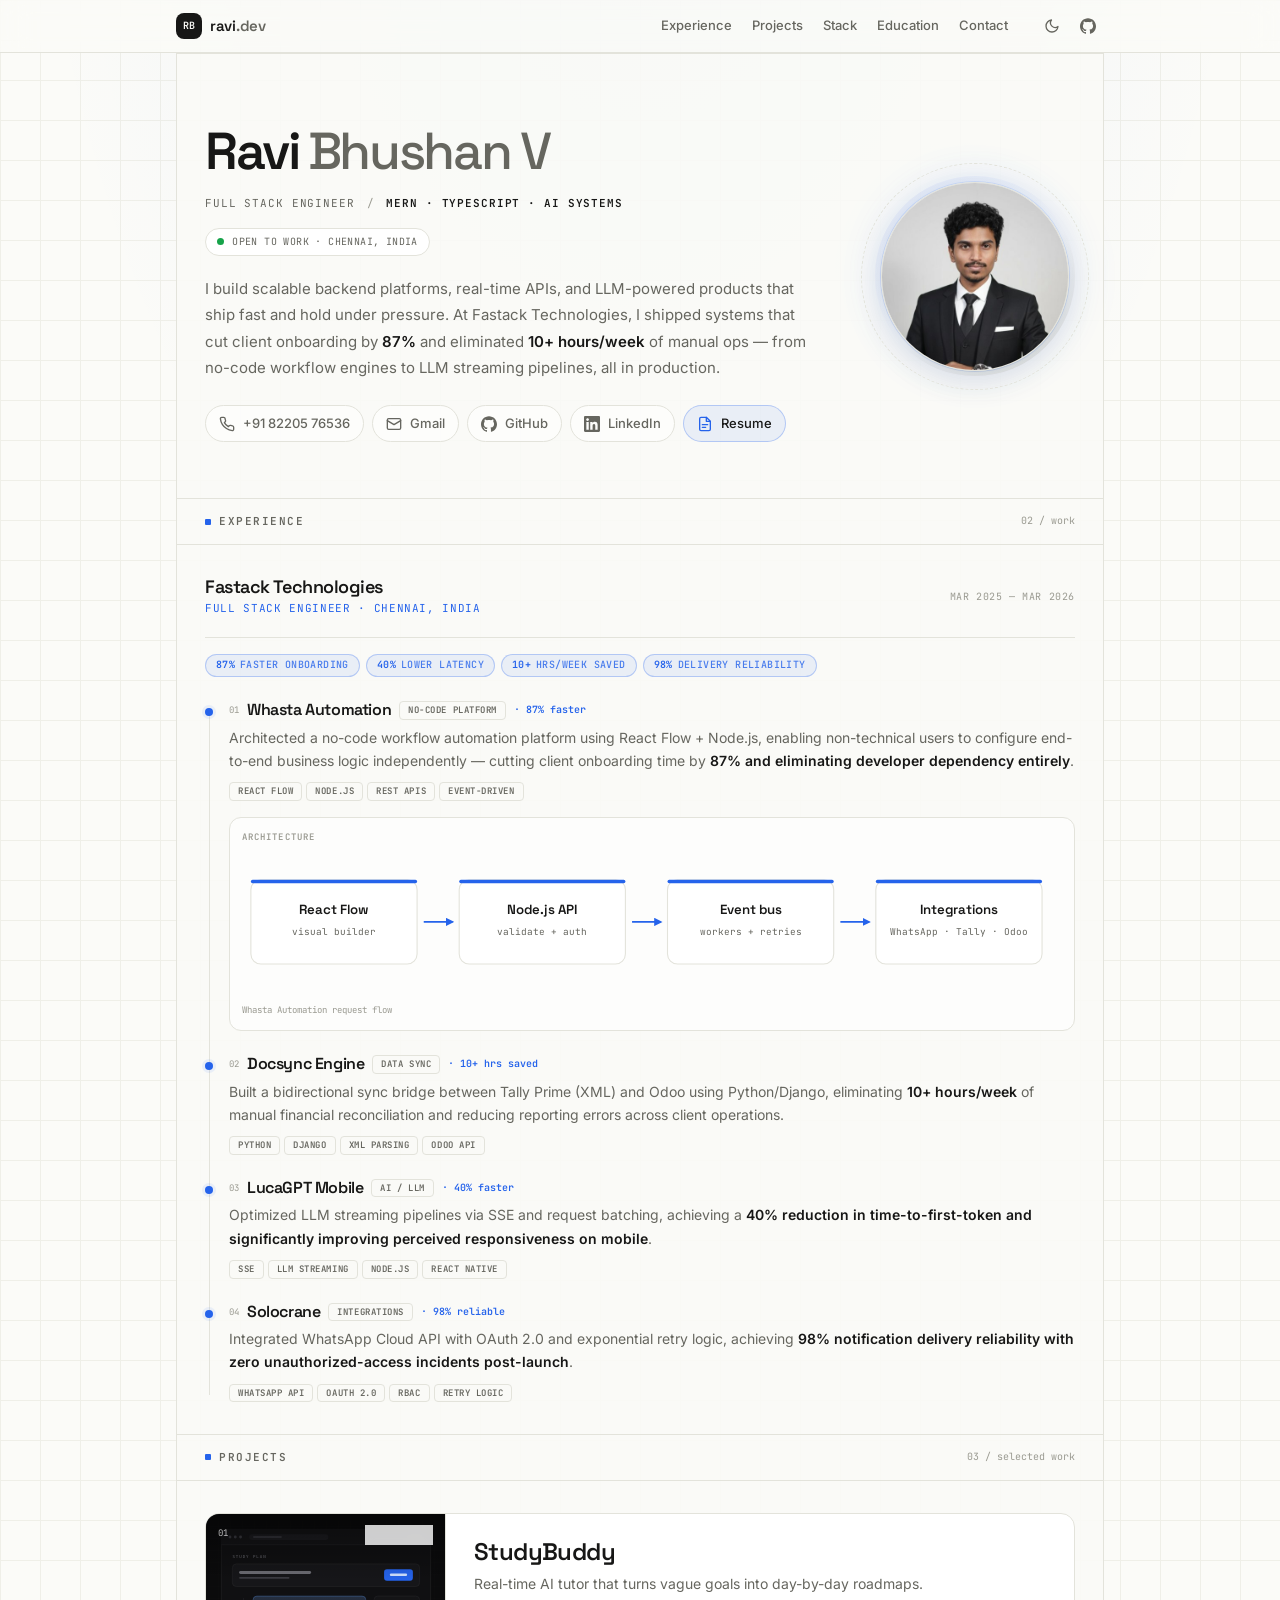
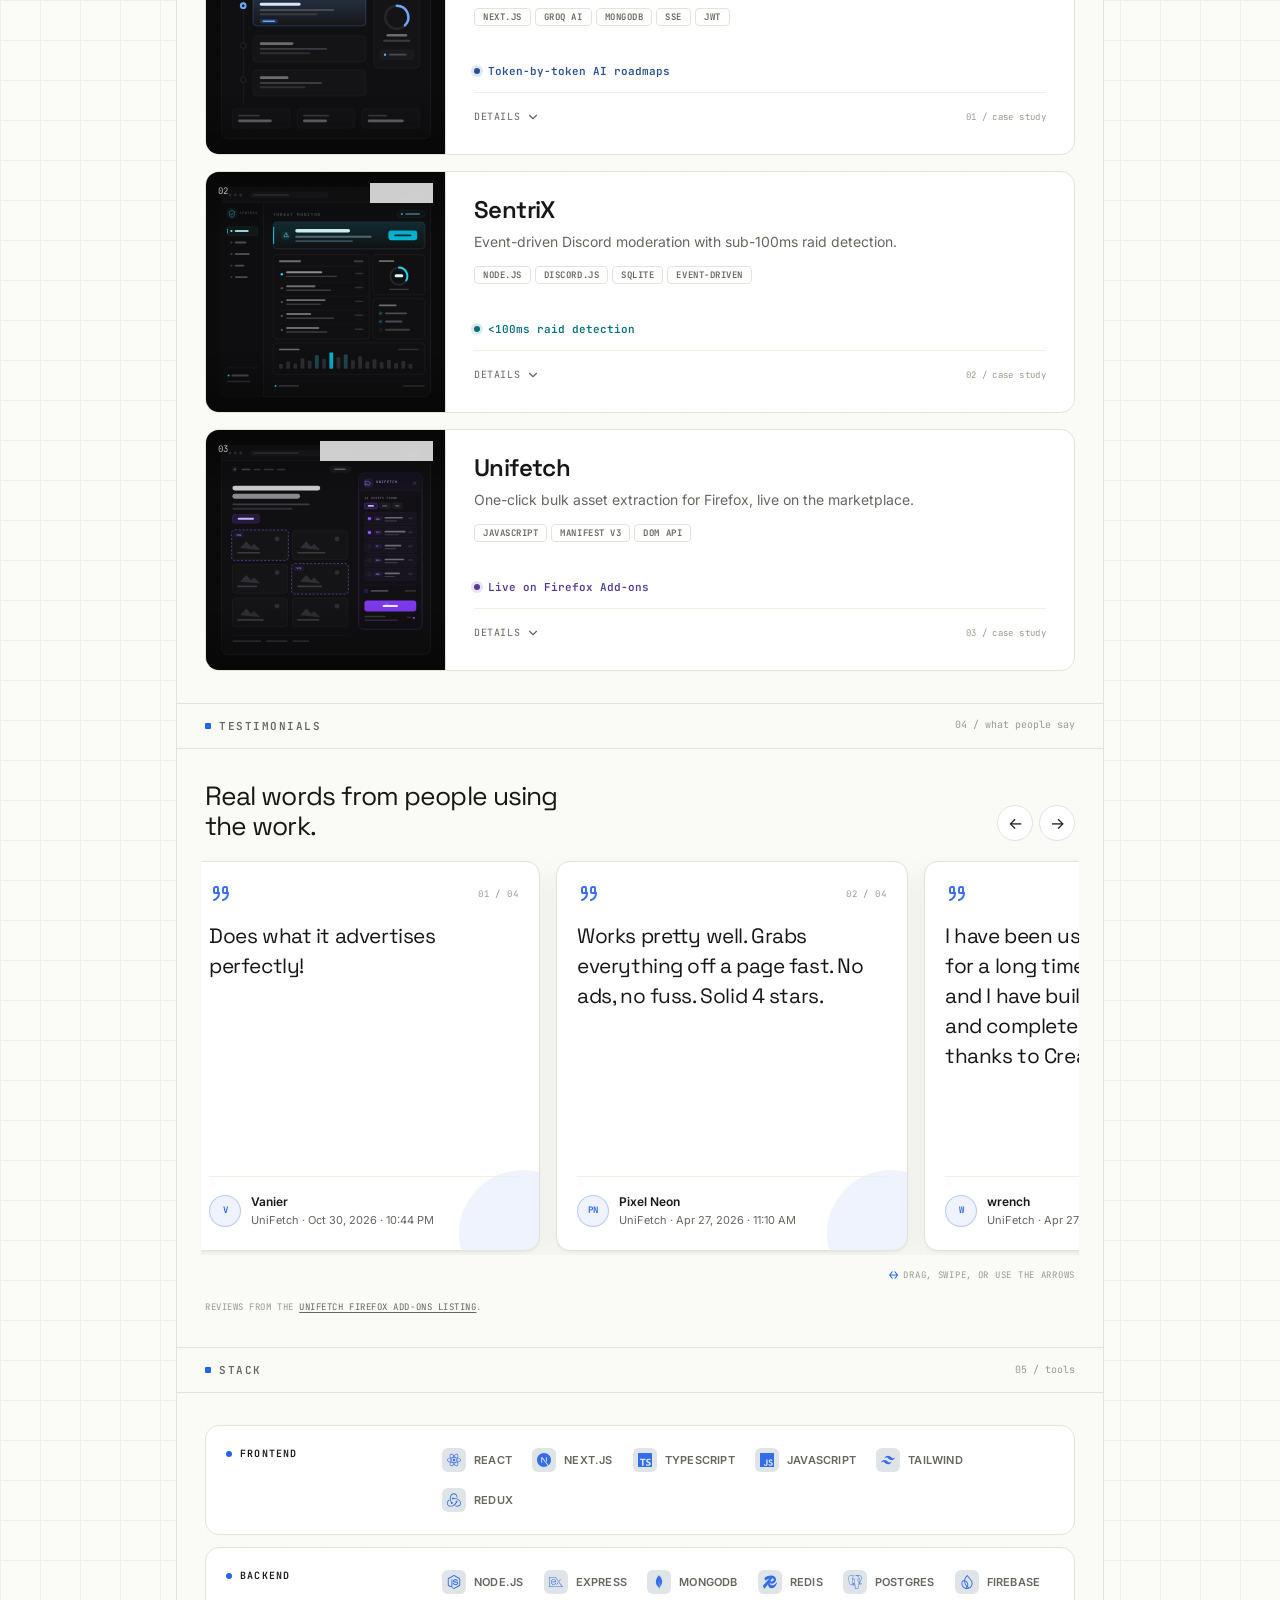
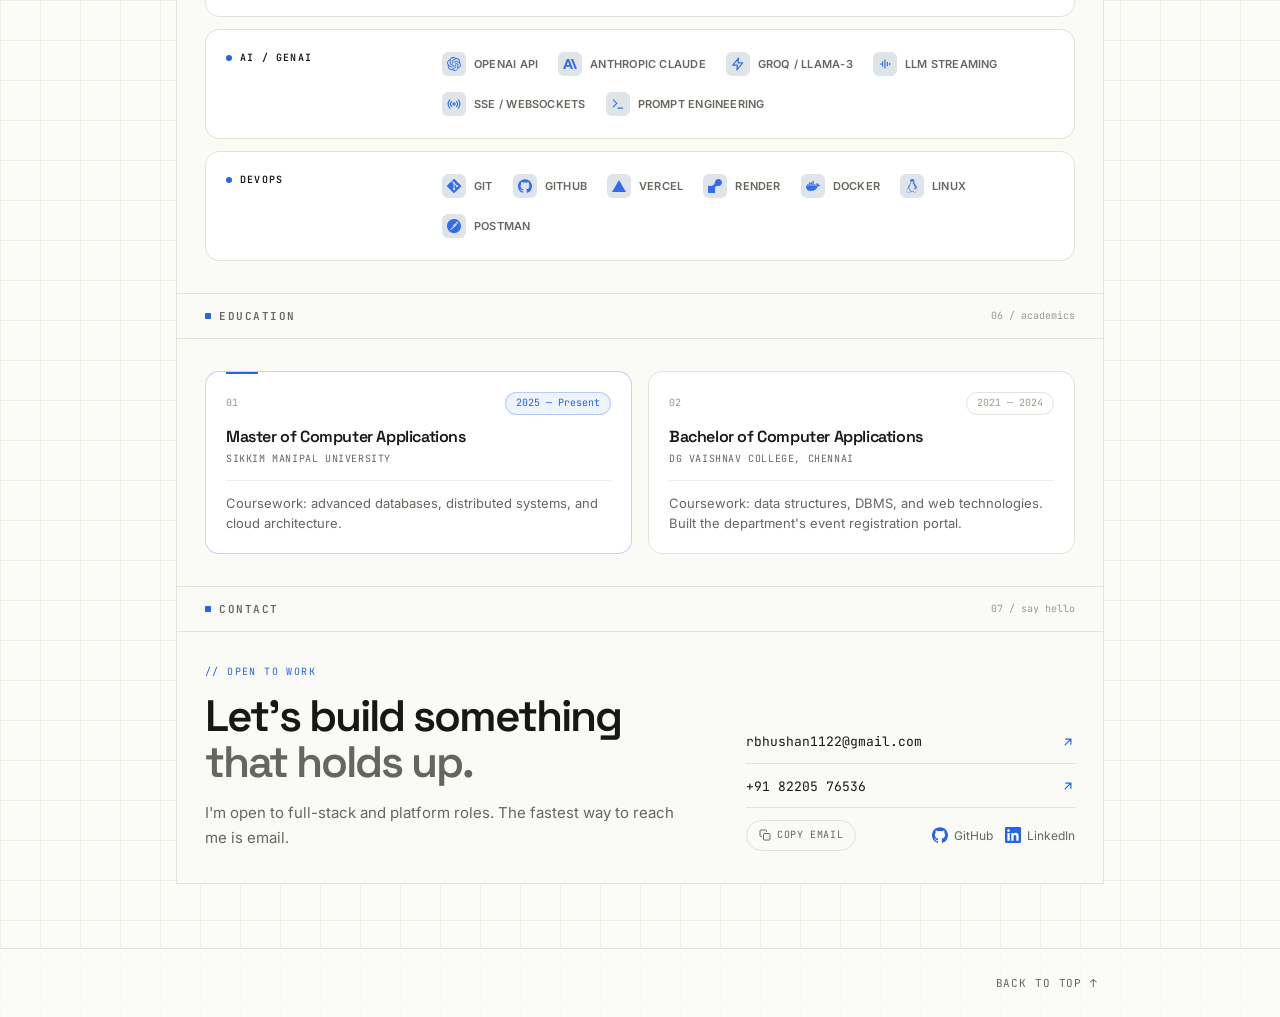
==== commit 33b6d350: "Fix experience metric display Co-authored-by: Copilot <223556219+Copilot@users.noreply.github.com>" ====
--- a/index.html
+++ b/index.html
@@ -170,6 +170,6 @@
     </footer>
 
     <script src="data.js?v=20261030-12"></script>
-    <script type="module" src="js/main.js?v=20261030-13"></script>
+    <script type="module" src="js/main.js?v=20261030-14"></script>
   </body>
 </html>
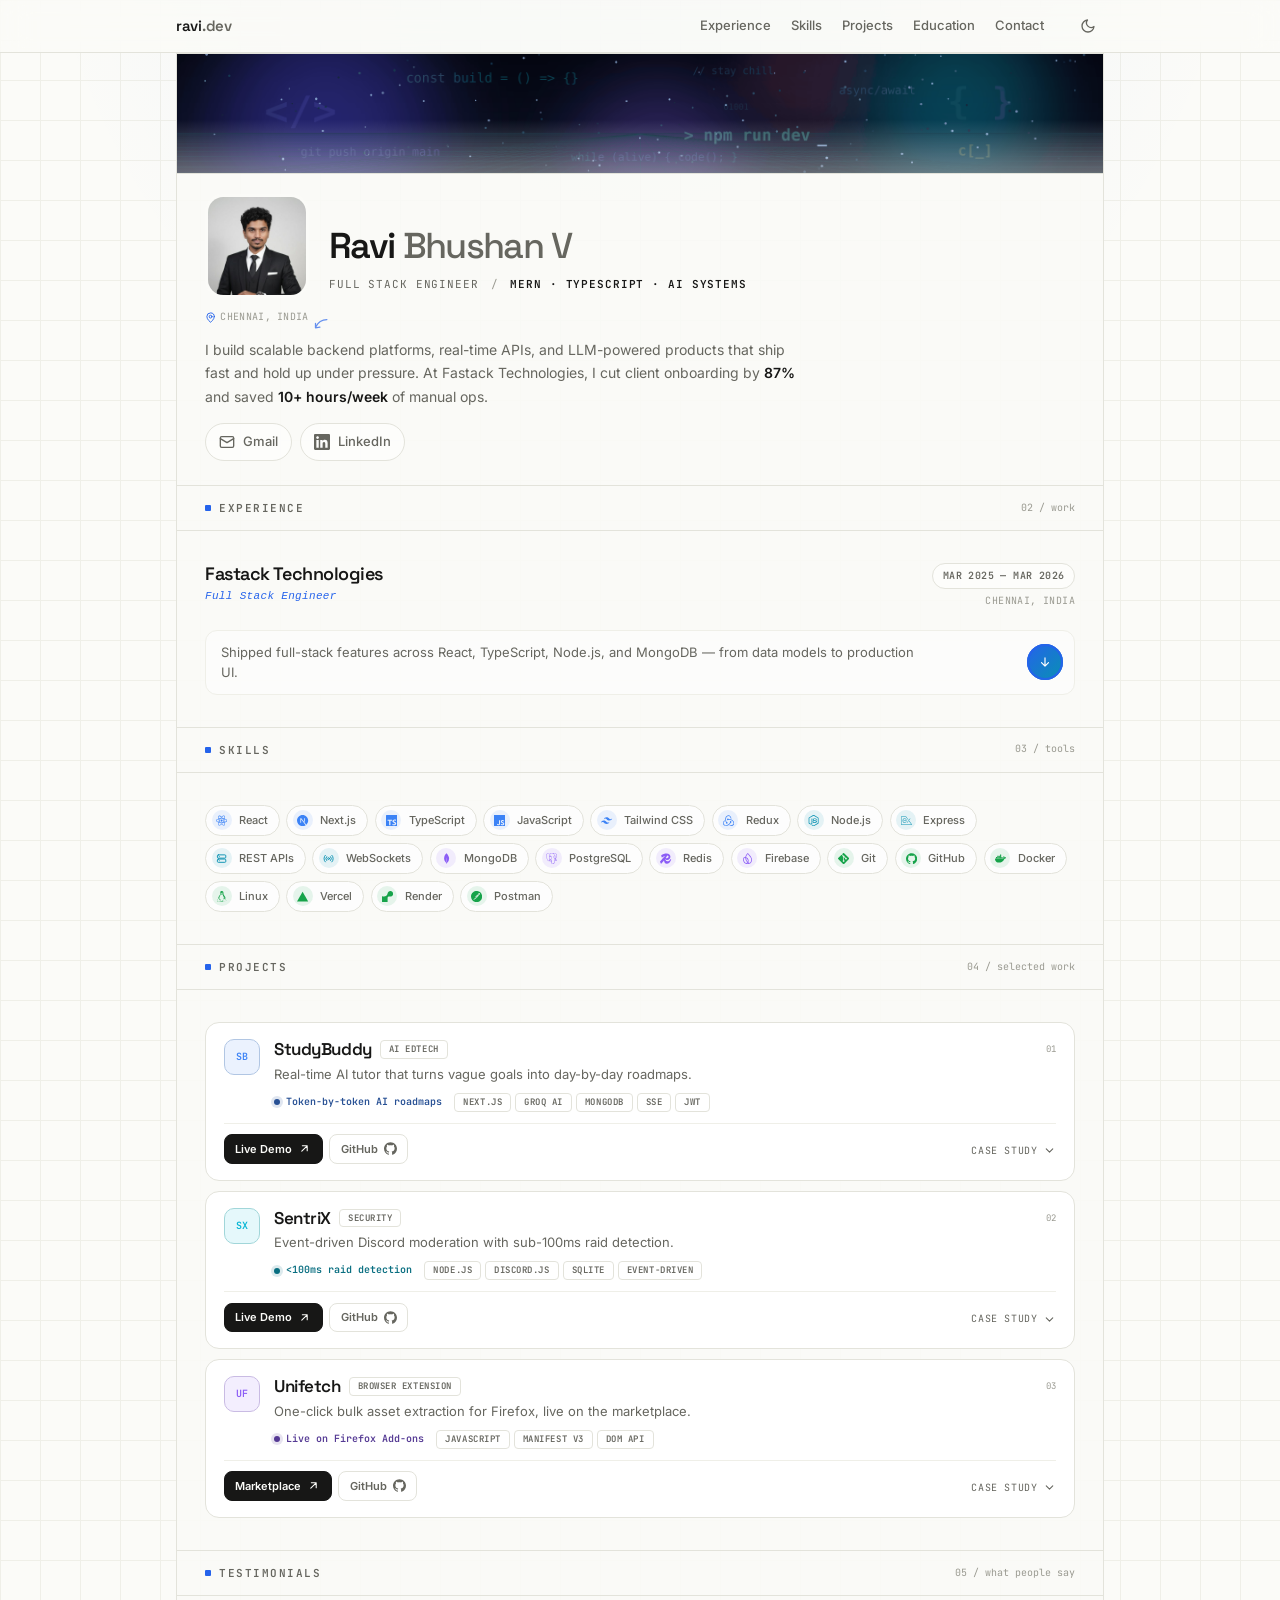
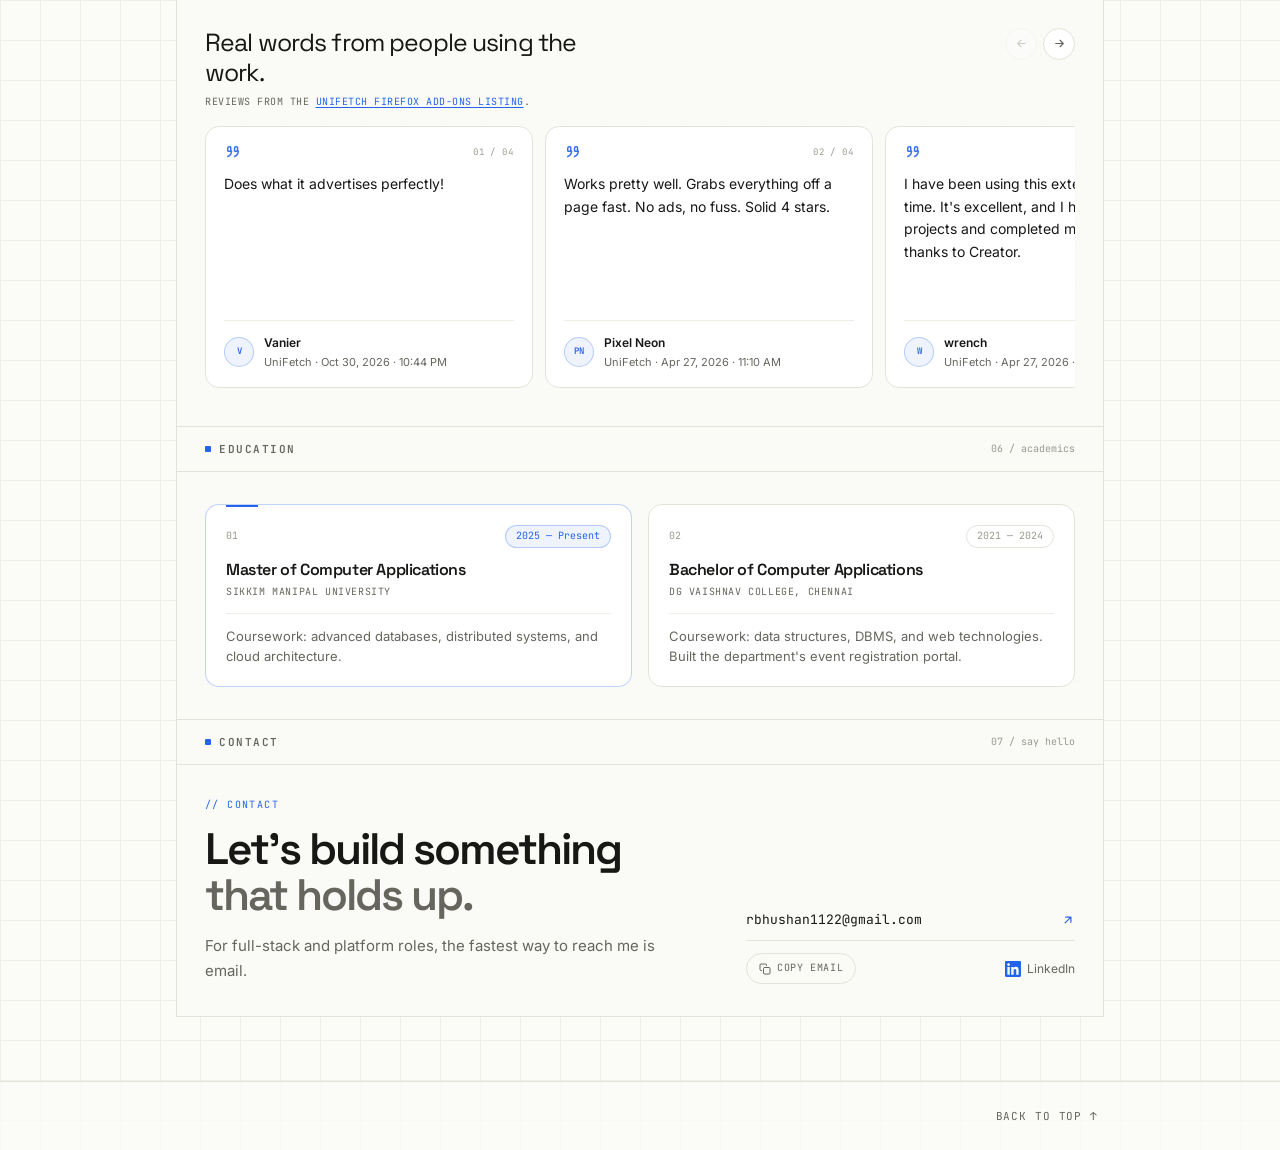
==== commit 8e6e95c9: "Refine portfolio layout and content" ====
--- a/index.html
+++ b/index.html
@@ -66,10 +66,9 @@
     <link
       href="https://fonts.googleapis.com/css2?family=Inter:wght@400;500;600;700&family=Space+Grotesk:wght@400;500;600;700&family=Caveat:wght@500;600&family=JetBrains+Mono:wght@400;500;600&display=swap"
       rel="stylesheet" />
-    <link rel="preload" as="image" href="assets/avatar.jpg" fetchpriority="high" />
-    <link rel="stylesheet" href="css/base.css?v=20261030-12" />
-    <link rel="stylesheet" href="css/layout.css?v=20261030-12" />
-    <link rel="stylesheet" href="css/components.css?v=20261030-12" />
+    <link rel="stylesheet" href="css/base.css?v=20261107-24" />
+    <link rel="stylesheet" href="css/layout.css?v=20261107-24" />
+    <link rel="stylesheet" href="css/components.css?v=20261107-24" />
 
     <script type="application/ld+json">
       {
@@ -79,11 +78,8 @@
         "jobTitle": "Full Stack Engineer",
         "description": "Full-Stack Engineer — MERN, TypeScript, AI Systems. Builds scalable backend platforms, real-time APIs, and LLM-powered products.",
         "url": "https://noobah.github.io/portfolio-v1/",
-        "image": "https://noobah.github.io/portfolio-v1/assets/avatar.jpg",
-        "sameAs": [
-          "https://github.com/ivarcodes",
-          "https://linkedin.com/in/ravibhushanv"
-        ],
+        "email": "rbhushan1122@gmail.com",
+        "sameAs": ["https://linkedin.com/in/ravibhushanv"],
         "alumniOf": [
           {
             "@type": "CollegeOrUniversity",
@@ -112,14 +108,13 @@
     <header id="site-header" class="site-header">
       <div class="container header-inner">
         <a class="brand" href="#top" aria-label="Home">
-          <span class="brand-mark" aria-hidden="true">RB</span>
           <span class="brand-name">ravi<span class="brand-dot">.dev</span></span>
         </a>
         <nav class="site-nav" id="site-nav" aria-label="Primary"></nav>
         <div class="header-actions">
           <!-- <button
             id="palette-toggle"
-            class="icon-btn palette-toggle"
+            class="icon-btn palette-toggle"            
             type="button"
             aria-label="Open command palette"
             aria-haspopup="dialog"
@@ -129,13 +124,6 @@
             class="icon-btn"
             type="button"
             aria-label="Toggle theme"></button>
-          <a
-            id="header-github"
-            class="icon-btn"
-            href="#"
-            target="_blank"
-            rel="noreferrer noopener"
-            aria-label="GitHub profile"></a>
           <button
             id="nav-toggle"
             class="icon-btn nav-toggle"
@@ -153,9 +141,9 @@
       <!-- Components mount here (rendered from data.js) -->
       <section class="panel" id="hero-panel"></section>
       <section class="panel" id="experience-panel"></section>
+      <section class="panel" id="skills-panel"></section>
       <section class="panel" id="projects-panel"></section>
       <section class="panel" id="testimonials-panel"></section>
-      <section class="panel" id="stack-panel"></section>
       <section class="panel" id="education-panel"></section>
       <section class="panel" id="contact-panel"></section>
     </main>
@@ -169,7 +157,7 @@
       </div>
     </footer>
 
-    <script src="data.js?v=20261030-12"></script>
-    <script type="module" src="js/main.js?v=20261030-14"></script>
+    <script src="data.js?v=20261107-24"></script>
+    <script type="module" src="js/main.js?v=20261107-24"></script>
   </body>
 </html>
--- a/css/layout.css
+++ b/css/layout.css
@@ -12,6 +12,7 @@
   border-right: 1px solid var(--line);
   border-bottom: 1px solid var(--line);
   background: color-mix(in srgb, var(--background) 88%, transparent);
+  scroll-margin-top: calc(var(--header-height) + 1rem);
 }
 
 .panel:first-child {
@@ -102,26 +103,7 @@
 .brand {
   display: inline-flex;
   align-items: center;
-  gap: 0.5rem;
   font-weight: 600;
-}
-
-.brand-mark {
-  display: grid;
-  place-items: center;
-  width: 1.625rem;
-  height: 1.625rem;
-  border-radius: 0.5rem;
-  background: var(--foreground);
-  color: var(--background);
-  font-family: var(--font-mono);
-  font-size: 0.625rem;
-  font-weight: 600;
-  transition: transform var(--speed) var(--ease);
-}
-
-.brand:hover .brand-mark {
-  transform: rotate(-6deg);
 }
 
 .brand-name {
--- a/css/components.css
+++ b/css/components.css
@@ -33,13 +33,36 @@
 
 /* ── Hero ─────────────────────────────────────────────────── */
 
+.hero-cover {
+  position: relative;
+  height: clamp(5rem, 12vw, 7.5rem);
+  overflow: hidden;
+  border-bottom: 1px solid var(--line);
+  background: var(--accent-soft);
+}
+
+.hero-cover::after {
+  content: "";
+  position: absolute;
+  inset: 0;
+  background: linear-gradient(
+    to bottom,
+    transparent 55%,
+    color-mix(in srgb, var(--background) 38%, transparent)
+  );
+  pointer-events: none;
+}
+
+.hero-cover img {
+  display: block;
+  width: 100%;
+  height: 100%;
+  object-fit: cover;
+  object-position: center 46%;
+}
+
 .hero {
-  display: grid;
-  grid-template-areas:
-    "figure"
-    "copy";
-  gap: 2rem;
-  padding: 2.25rem 1.25rem 2.5rem;
+  padding: 1rem 1.25rem 1.25rem;
 }
 
 @media (min-width: 640px) {
@@ -50,50 +73,168 @@
 
 @media (min-width: 900px) {
   .hero {
-    grid-template-columns: minmax(0, 1fr) auto;
-    grid-template-areas: "copy figure";
-    align-items: center;
-    gap: 3.5rem;
-    padding-block: 3.5rem;
+    padding-block: 1.25rem 1.5rem;
+  }
+}
+
+.hero-head {
+  display: flex;
+  align-items: center;
+  gap: 1.25rem;
+}
+
+.hero-avatar-wrap {
+  position: relative;
+  display: flex;
+  flex-direction: column;
+  align-items: center;
+  gap: 0.7rem;
+  margin-top: 0;
+  flex-shrink: 0;
+}
+
+.hero-avatar {
+  width: 6.5rem;
+  height: 6.5rem;
+  border-radius: 1.15rem;
+  object-fit: cover;
+  border: 3px solid var(--background);
+  background: var(--card);
+  user-select: none;
+  -webkit-user-drag: none;
+  animation: avatar-glow 4.5s ease-in-out infinite;
+}
+
+.hero-location {
+  position: relative;
+  display: inline-flex;
+  align-items: center;
+  gap: 0.25rem;
+  font-family: var(--font-mono);
+  font-size: 0.625rem;
+  letter-spacing: 0.03em;
+  text-transform: uppercase;
+  color: var(--muted-soft);
+  white-space: nowrap;
+}
+
+.hero-location span {
+  animation: location-fade 3s ease-in-out infinite;
+}
+
+.hero-location svg {
+  width: 0.7rem;
+  height: 0.7rem;
+  color: var(--accent);
+  animation: location-pin 3s ease-in-out infinite;
+}
+
+.hero-photo-arrow {
+  position: absolute;
+  left: calc(100% + 0.2rem);
+  top: 50%;
+  display: grid;
+  place-items: center;
+  width: 1.15rem;
+  height: 0.95rem;
+  color: var(--accent);
+  opacity: 0.7;
+  pointer-events: none;
+  animation: hero-arrow-nudge 2.4s ease-in-out infinite;
+}
+
+.hero-photo-arrow svg {
+  width: 100%;
+  height: 100%;
+}
+
+@keyframes hero-arrow-nudge {
+  0%,
+  100% {
+    transform: translateY(-50%) translateX(0);
+    opacity: 0.55;
+  }
+  50% {
+    transform: translateY(-50%) translateX(-3px);
+    opacity: 1;
+  }
+}
+
+@keyframes avatar-glow {
+  0%,
+  100% {
+    box-shadow: 0 6px 20px color-mix(in srgb, #000 38%, transparent);
+  }
+  50% {
+    box-shadow: 0 8px 28px color-mix(in srgb, var(--accent) 32%, transparent);
+  }
+}
+
+@keyframes location-pin {
+  0%,
+  100% {
+    transform: translateY(0);
+  }
+  50% {
+    transform: translateY(-2px);
+  }
+}
+
+@keyframes location-fade {
+  0%,
+  100% {
+    opacity: 0.68;
+  }
+  50% {
+    opacity: 1;
+  }
+}
+
+@media (max-width: 559px) {
+  .hero-avatar {
+    width: 5rem;
+    height: 5rem;
+    border-radius: 0.9rem;
+  }
+
+  .hero-avatar-wrap {
+    margin-top: 0;
+    gap: 0.55rem;
+  }
+
+  .hero-head {
+    gap: 0.95rem;
+  }
+
+  .hero-location {
+    font-size: 0.5625rem;
   }
 }
 
 .hero-copy {
-  grid-area: copy;
-  text-align: center;
-}
-
-@media (min-width: 900px) {
-  .hero-copy {
-    text-align: left;
-  }
+  max-width: 40rem;
+  text-align: left;
 }
 
 .hero-name {
   display: flex;
   flex-wrap: wrap;
   align-items: center;
-  justify-content: center;
+  justify-content: flex-start;
   gap: 0.5rem;
-  margin-top: 0.75rem;
-  font-size: clamp(2rem, 5.4vw, 3.25rem);
+  margin-top: 0;
+  font-size: clamp(1.65rem, 4vw, 2.25rem);
   font-weight: 600;
   letter-spacing: -0.045em;
 }
 
-@media (min-width: 900px) {
-  .hero-name {
-    justify-content: flex-start;
-  }
-}
-
 .hero-name-rest {
   color: var(--muted);
   font-weight: 500;
 }
 
 .hero-role {
-  margin-top: 0.75rem;
+  margin-top: 0.45rem;
   font-family: var(--font-mono);
   font-size: 0.6875rem;
   letter-spacing: 0.08em;
@@ -112,48 +253,12 @@
   font-weight: 600;
 }
 
-.hero-status {
-  display: inline-flex;
-  align-items: center;
-  gap: 0.5rem;
-  margin-top: 1rem;
-  padding: 0.3rem 0.7rem;
-  border: 1px solid var(--line);
-  border-radius: 999px;
-  background: var(--card);
-  font-family: var(--font-mono);
-  font-size: 0.625rem;
-  letter-spacing: 0.04em;
-  text-transform: uppercase;
-  color: var(--muted);
-}
-
-.status-dot {
-  width: 0.4375rem;
-  height: 0.4375rem;
-  border-radius: 50%;
-  background: var(--success);
-  animation: pulse 2s infinite;
-}
-
-@keyframes pulse {
-  0%,
-  100% {
-    opacity: 1;
-    transform: scale(1);
-  }
-  50% {
-    opacity: 0.4;
-    transform: scale(1.35);
-  }
-}
-
 .hero-bio {
-  margin-top: 1.25rem;
-  max-width: 40rem;
-  color: var(--muted);
-  font-size: 0.9375rem;
-  line-height: 1.75;
+  margin-top: 0.75rem;
+  max-width: 38rem;
+  color: var(--muted);
+  font-size: 0.875rem;
+  line-height: 1.7;
 }
 
 .hero-bio p + p {
@@ -169,14 +274,8 @@
   display: flex;
   flex-wrap: wrap;
   gap: 0.5rem;
-  justify-content: center;
-  margin-top: 1.5rem;
-}
-
-@media (min-width: 900px) {
-  .socials {
-    justify-content: flex-start;
-  }
+  justify-content: flex-start;
+  margin-top: 0.9rem;
 }
 
 .social-btn {
@@ -204,246 +303,256 @@
   transform: translateY(-1px);
 }
 
-.social-btn.resume-btn {
+.social-btn svg {
+  flex-shrink: 0;
+}
+
+/* ── Experience ───────────────────────────────────────────── */
+
+.exp-list {
+  display: flex;
+  flex-direction: column;
+  gap: 2rem;
+}
+
+.exp-item {
+  display: flex;
+  flex-direction: column;
+  gap: 1rem;
+}
+
+.exp-head {
+  display: flex;
+  flex-wrap: wrap;
+  align-items: flex-start;
+  justify-content: space-between;
+  gap: 0.75rem 1.5rem;
+}
+
+.exp-company-name {
+  font-size: 1.125rem;
+  line-height: 1.2;
+}
+
+.exp-role {
+  margin-top: 0.15rem;
+  font-family: var(--font-mono);
+  font-size: 0.6875rem;
+  font-style: italic;
+  letter-spacing: 0.03em;
+  color: var(--accent);
+}
+
+.exp-meta {
+  display: flex;
+  flex-direction: column;
+  align-items: flex-end;
+  gap: 0.3rem;
+  font-family: var(--font-mono);
+  font-size: 0.625rem;
+  letter-spacing: 0.04em;
+  text-transform: uppercase;
+  color: var(--muted-soft);
+  text-align: right;
+  white-space: nowrap;
+}
+
+.exp-period {
+  padding: 0.22rem 0.6rem;
+  border: 1px solid var(--line);
+  border-radius: 999px;
+  background: color-mix(in srgb, var(--card) 60%, transparent);
+  font-weight: 600;
+  color: var(--muted);
+}
+
+.exp-body {
+  display: flex;
+  flex-direction: column;
+  gap: 1rem;
+  padding-top: 1rem;
+  border-top: 1px solid var(--line-soft);
+}
+
+.exp-label {
+  display: block;
+  margin-bottom: 0.45rem;
+  font-family: var(--font-mono);
+  font-size: 0.5625rem;
+  font-weight: 600;
+  letter-spacing: 0.12em;
+  text-transform: uppercase;
+  color: var(--muted-soft);
+}
+
+.exp-bullets {
+  display: flex;
+  flex-direction: column;
+  gap: 0.45rem;
+  margin: 0;
+  padding-left: 1.05rem;
+  font-size: 0.8125rem;
+  line-height: 1.6;
+  color: var(--muted);
+}
+
+.exp-bullets li::marker {
+  color: var(--accent);
+}
+
+.exp-bullets strong {
+  color: var(--foreground);
+  font-weight: 600;
+}
+
+.exp-more {
+  margin-top: 0.25rem;
+}
+
+.exp-teaser {
+  display: flex;
+  align-items: center;
+  justify-content: space-between;
+  gap: 1rem;
+  padding: 0.7rem 0.7rem 0.7rem 0.95rem;
+  border: 1px solid var(--line-soft);
+  border-radius: 0.75rem;
+  background: color-mix(in srgb, var(--card) 55%, transparent);
+  cursor: pointer;
+  list-style: none;
+  user-select: none;
+  transition:
+    border-color var(--speed) ease,
+    background var(--speed) ease;
+}
+
+.exp-teaser::-webkit-details-marker {
+  display: none;
+}
+
+.exp-teaser:hover {
   border-color: var(--accent-line);
   background: var(--accent-soft);
-  color: var(--foreground);
-}
-
-.social-btn.resume-btn svg {
-  color: var(--accent);
-}
-
-.social-btn.resume-btn:hover {
-  border-color: var(--accent);
-  background: var(--accent-soft);
-  color: var(--foreground);
-}
-
-.social-btn svg {
+}
+
+.exp-teaser:focus-visible {
+  outline: 2px solid var(--accent);
+  outline-offset: 2px;
+}
+
+.exp-summary {
+  margin: 0;
+  max-width: 44rem;
+  font-size: 0.8125rem;
+  line-height: 1.55;
+  color: var(--muted);
+}
+
+.exp-toggle {
+  position: relative;
+  display: grid;
+  place-items: center;
+  width: 2.25rem;
+  height: 2.25rem;
+  border-radius: 50%;
+  background: linear-gradient(135deg, var(--accent), var(--accent-2));
+  color: #fff;
   flex-shrink: 0;
-}
-
-.hero-figure {
-  grid-area: figure;
-  position: relative;
-  justify-self: center;
-  width: 9.5rem;
-  height: 9.5rem;
-  margin: 0;
-}
-
-@media (min-width: 640px) {
-  .hero-figure {
-    width: 11rem;
-    height: 11rem;
-  }
-}
-
-@media (min-width: 900px) {
-  .hero-figure {
-    width: 12.5rem;
-    height: 12.5rem;
-  }
-}
-
-.hero-avatar-wrap {
-  position: relative;
-  width: 100%;
-  height: 100%;
-  padding: 0.35rem;
-  border-radius: 50%;
-  background: linear-gradient(
-    145deg,
-    var(--accent-soft),
-    transparent 55%,
-    var(--line)
-  );
-}
-
-.hero-avatar-wrap::before {
+  animation: exp-glow 2.4s ease-in-out infinite;
+  transition: transform var(--speed) var(--ease);
+}
+
+/* Two radar rings ripple out from the arrow so the toggle clearly blinks. */
+.exp-toggle::before,
+.exp-toggle::after {
   content: "";
   position: absolute;
-  inset: -0.85rem;
-  border: 1px dashed var(--line);
-  border-radius: 50%;
-}
-
-.hero-avatar-wrap::after {
-  content: "";
-  position: absolute;
-  inset: -2.4rem;
-  z-index: -1;
-  border-radius: 50%;
-  background: radial-gradient(
-    circle,
-    color-mix(in srgb, var(--accent) 22%, transparent),
-    transparent 68%
-  );
-  filter: blur(10px);
-}
-
-.hero-avatar {
-  width: 100%;
-  height: 100%;
-  border-radius: 50%;
-  object-fit: cover;
-  border: 1px solid var(--line);
-  box-shadow:
-    var(--shadow),
-    0 0 0 1px color-mix(in srgb, var(--accent) 12%, transparent),
-    0 0 42px color-mix(in srgb, var(--accent) 16%, transparent);
-}
-
-/* ── Experience ───────────────────────────────────────────── */
-
-.exp-company {
-  display: grid;
-  grid-template-columns: 1fr;
-  gap: 0.75rem;
-  align-items: center;
-  padding-bottom: 1.25rem;
-  border-bottom: 1px solid var(--line);
-}
-
-@media (min-width: 640px) {
-  .exp-company {
-    grid-template-columns: 1fr auto;
-  }
-}
-
-.exp-company-info {
-  min-width: 0;
-}
-
-.exp-company-name {
-  font-size: 1.125rem;
-}
-
-.exp-role {
-  margin-top: 0.125rem;
-  font-family: var(--font-mono);
-  font-size: 0.6875rem;
-  letter-spacing: 0.06em;
-  text-transform: uppercase;
-  color: var(--accent);
-}
-
-.exp-period {
-  grid-column: 1 / -1;
-  font-family: var(--font-mono);
-  font-size: 0.625rem;
-  letter-spacing: 0.06em;
-  text-transform: uppercase;
-  color: var(--muted-soft);
-}
-
-@media (min-width: 640px) {
-  .exp-period {
-    grid-column: auto;
-  }
-}
-
-.exp-highlights {
-  display: flex;
-  flex-wrap: wrap;
-  gap: 0.375rem;
-  margin-top: 1rem;
-}
-
-.chip {
-  display: inline-flex;
-  align-items: center;
-  gap: 0.3rem;
-  padding: 0.125rem 0.625rem;
-  border: 1px solid var(--accent-line);
-  border-radius: 999px;
-  background: var(--accent-soft);
-  font-family: var(--font-mono);
-  font-size: 0.625rem;
-  font-weight: 600;
-  letter-spacing: 0.04em;
-  text-transform: uppercase;
-  color: var(--accent);
-}
-
-.metric-value {
-  font-variant-numeric: tabular-nums;
-}
-
-.metric-label {
-  font-weight: 500;
-  opacity: 0.82;
-}
-
-.exp-projects {
-  position: relative;
-  display: grid;
-  gap: 1.5rem;
-  margin-top: 1.5rem;
-  padding-left: 1.5rem;
-}
-
-.exp-projects::before {
-  content: "";
-  position: absolute;
-  left: 0.25rem;
-  top: 0.45rem;
-  bottom: 0.45rem;
-  width: 1px;
-  background: var(--line);
-}
-
-.timeline-fill {
-  position: absolute;
-  left: 0.25rem;
-  top: 0.45rem;
-  bottom: 0.45rem;
-  width: 1px;
-  background: linear-gradient(180deg, var(--accent), var(--accent-2));
-  transform: scaleY(var(--timeline-fill, 0));
-  transform-origin: top center;
-  transition: transform 0.12s linear;
-}
-
-.exp-project {
-  position: relative;
-  min-width: 0;
-  transition: border-color var(--speed) ease;
-}
-
-.exp-project::before {
-  content: "";
-  position: absolute;
-  left: -1.5rem;
-  top: 0.4375rem;
-  width: 0.5rem;
-  height: 0.5rem;
-  border-radius: 50%;
-  background: var(--accent);
-  box-shadow: 0 0 0 3px var(--accent-soft);
-  transition: transform var(--speed) var(--ease);
-}
-
-.exp-project:hover::before {
-  transform: scale(1.25);
-}
-
-.exp-project-head {
-  display: flex;
-  flex-wrap: wrap;
-  align-items: center;
-  gap: 0.5rem;
-}
-
-.exp-project-index {
-  font-family: var(--font-mono);
-  font-size: 0.5625rem;
-  color: var(--muted-soft);
-}
-
-.exp-project-name {
-  font-size: 1rem;
+  inset: 0;
+  border-radius: inherit;
+  border: 2px solid color-mix(in srgb, var(--accent) 75%, transparent);
+  pointer-events: none;
+  animation: exp-ring 2.4s cubic-bezier(0.2, 0.65, 0.3, 1) infinite;
+}
+
+.exp-toggle::after {
+  animation-delay: 1.2s;
+}
+
+.exp-teaser:hover .exp-toggle {
+  transform: scale(1.08);
+}
+
+.exp-toggle svg {
+  width: 0.875rem;
+  height: 0.875rem;
+  transform: rotate(90deg);
+  animation: exp-nudge 1.6s ease-in-out infinite;
+  transition: transform 0.2s var(--ease);
+}
+
+.exp-more[open] .exp-toggle svg {
+  transform: rotate(-90deg);
+  animation: none;
+}
+
+.exp-more[open] .exp-toggle {
+  animation: none;
+}
+
+.exp-more[open] .exp-toggle::before,
+.exp-more[open] .exp-toggle::after {
+  animation: none;
+  opacity: 0;
+}
+
+@keyframes exp-ring {
+  0% {
+    transform: scale(0.9);
+    opacity: 0.9;
+  }
+  70% {
+    transform: scale(1.9);
+    opacity: 0;
+  }
+  100% {
+    transform: scale(1.9);
+    opacity: 0;
+  }
+}
+
+@keyframes exp-glow {
+  0%,
+  100% {
+    box-shadow:
+      0 0 0 0.1rem color-mix(in srgb, var(--accent) 20%, transparent),
+      0 2px 10px color-mix(in srgb, var(--accent) 28%, transparent);
+  }
+  50% {
+    box-shadow:
+      0 0 0 0.35rem color-mix(in srgb, var(--accent) 14%, transparent),
+      0 4px 20px color-mix(in srgb, var(--accent) 48%, transparent);
+  }
+}
+
+@keyframes exp-nudge {
+  0%,
+  100% {
+    transform: rotate(90deg) translateX(0);
+  }
+  50% {
+    transform: rotate(90deg) translateX(2.5px);
+  }
+}
+
+.exp-more .exp-body {
+  margin-top: 0.9rem;
+}
+
+@media (max-width: 559px) {
+  .exp-meta {
+    align-items: flex-start;
+    text-align: left;
+  }
 }
 
 .tag {
@@ -459,50 +568,6 @@
   color: var(--muted);
 }
 
-.exp-project-desc {
-  margin-top: 0.375rem;
-  font-size: 0.875rem;
-  color: var(--muted);
-}
-
-.exp-project-desc b {
-  color: var(--foreground);
-  font-weight: 600;
-}
-
-.exp-diagram {
-  margin-top: 1rem;
-  padding: 0.75rem;
-  border: 1px solid var(--line);
-  border-radius: 0.75rem;
-  background: color-mix(in srgb, var(--card) 70%, transparent);
-  overflow-x: auto;
-}
-
-.exp-diagram-label {
-  margin-bottom: 0.4rem;
-  font-family: var(--font-mono);
-  font-size: 0.5625rem;
-  font-weight: 600;
-  letter-spacing: 0.12em;
-  text-transform: uppercase;
-  color: var(--muted-soft);
-}
-
-.exp-diagram svg {
-  display: block;
-  width: 100%;
-  min-width: 34rem;
-  height: auto;
-}
-
-.exp-diagram-caption {
-  margin-top: 0.35rem;
-  font-family: var(--font-mono);
-  font-size: 0.5625rem;
-  color: var(--muted-soft);
-}
-
 .stack-row {
   display: flex;
   flex-wrap: wrap;
@@ -510,27 +575,67 @@
   margin-top: 0.625rem;
 }
 
-.exp-metric {
-  font-family: var(--font-mono);
-  font-size: 0.625rem;
-  font-weight: 600;
-  color: var(--accent);
+/* ── Skills ───────────────────────────────────────────────── */
+
+.skills-cloud {
+  display: flex;
+  flex-wrap: wrap;
+  gap: 0.4rem;
+}
+
+.skill-chip {
+  display: inline-flex;
+  align-items: center;
+  gap: 0.45rem;
+  padding: 0.3rem 0.7rem 0.3rem 0.35rem;
+  border: 1px solid var(--line);
+  border-radius: 999px;
+  background: color-mix(in srgb, var(--card) 72%, transparent);
+  font-size: 0.6875rem;
+  font-weight: 500;
+  color: var(--muted);
+  transition:
+    border-color var(--speed) ease,
+    background var(--speed) ease,
+    color var(--speed) ease,
+    transform var(--speed) var(--ease);
+}
+
+.skill-chip:hover {
+  border-color: color-mix(in srgb, var(--skill-accent) 38%, var(--line));
+  background: var(--card);
+  color: var(--foreground);
+  transform: translateY(-1px);
+}
+
+.skill-chip-icon {
+  display: grid;
+  place-items: center;
+  width: 1.25rem;
+  height: 1.25rem;
+  border-radius: 50%;
+  background: color-mix(in srgb, var(--skill-accent) 10%, transparent);
+  color: var(--skill-accent);
+  flex-shrink: 0;
+}
+
+.skill-chip-icon svg {
+  width: 0.7rem;
+  height: 0.7rem;
 }
 
 /* ── Projects ─────────────────────────────────────────────── */
 
-.projects-grid {
+.projects-list {
   display: flex;
   flex-direction: column;
-  gap: 1rem;
+  gap: 0.625rem;
 }
 
 .project-card {
   --project-accent: var(--accent);
   position: relative;
-  display: grid;
-  grid-template-columns: 15rem minmax(0, 1fr);
-  min-height: 15rem;
+  padding: 1rem 1.125rem;
   border: 1px solid var(--line);
   border-radius: var(--radius);
   background: var(--card);
@@ -541,13 +646,12 @@
     box-shadow var(--speed) ease;
 }
 
-.project-card::after {
+.project-card::before {
   content: "";
   position: absolute;
   left: 0;
   top: 0;
   bottom: 0;
-  z-index: 3;
   width: 3px;
   background: linear-gradient(180deg, var(--project-accent), transparent);
   transform: scaleY(0);
@@ -558,198 +662,92 @@
 
 .project-card:hover {
   border-color: color-mix(in srgb, var(--project-accent) 35%, var(--line));
-  transform: translateY(-2px);
+  transform: translateY(-1px);
   box-shadow: var(--shadow);
 }
 
-.project-card:hover::after {
+.project-card:hover::before {
   transform: scaleY(1);
 }
 
-.project-visual {
-  position: relative;
+.project-main {
+  display: flex;
+  align-items: flex-start;
+  gap: 0.875rem;
+}
+
+.project-monogram {
   display: grid;
   place-items: center;
-  min-height: 15rem;
-  height: 100%;
-  border-right: 1px solid var(--line);
-  background:
-    radial-gradient(
-      circle at 28% 18%,
-      color-mix(in srgb, var(--project-accent) 22%, transparent),
-      transparent 62%
-    ),
-    linear-gradient(145deg, var(--line-soft), transparent 70%),
-    var(--background);
-  overflow: hidden;
-}
-
-.project-visual::before {
-  content: "";
-  position: absolute;
-  inset: 0;
-  background-image:
-    linear-gradient(to right, var(--line) 1px, transparent 1px),
-    linear-gradient(to bottom, var(--line) 1px, transparent 1px);
-  background-size: 1rem 1rem;
-  opacity: 0.55;
-  -webkit-mask-image: radial-gradient(circle at center, #000, transparent 78%);
-  mask-image: radial-gradient(circle at center, #000, transparent 78%);
-}
-
-.project-visual::after {
-  content: "";
-  position: absolute;
-  width: 5.5rem;
-  height: 5.5rem;
-  border: 1px solid color-mix(in srgb, var(--project-accent) 30%, transparent);
-  border-radius: 50%;
-  transition: transform 0.5s var(--ease);
-}
-
-.project-card:hover .project-visual::after {
-  transform: scale(1.15);
-}
-
-/* Real preview art replaces the decorative grid and monogram. */
-.project-visual--media::before {
-  display: none;
-}
-
-.project-visual--media::after {
-  content: "";
-  position: absolute;
-  inset: 0;
-  z-index: 1;
-  width: auto;
-  height: auto;
-  border: 0;
-  border-radius: 0;
-  background: linear-gradient(
-    180deg,
-    rgba(0, 0, 0, 0.42),
-    transparent 28%,
-    transparent 72%,
-    rgba(0, 0, 0, 0.34)
-  );
-  transform: none;
-  pointer-events: none;
-}
-
-.project-card:hover .project-visual--media::after {
-  transform: none;
-}
-
-.project-visual-img {
-  position: absolute;
-  inset: 0;
-  z-index: 0;
-  width: 100%;
-  height: 100%;
-  object-fit: cover;
-  object-position: center;
-  transition: transform 0.6s var(--ease);
-}
-
-.project-card:hover .project-visual-img,
-.project-card.is-hovered .project-visual-img {
-  transform: scale(1.04);
+  width: 2.25rem;
+  height: 2.25rem;
+  border: 1px solid color-mix(in srgb, var(--project-accent) 30%, var(--line));
+  border-radius: 0.625rem;
+  background: color-mix(in srgb, var(--project-accent) 10%, transparent);
+  color: var(--project-accent);
+  font-family: var(--font-mono);
+  font-size: 0.625rem;
+  font-weight: 600;
+  letter-spacing: 0.04em;
+  flex-shrink: 0;
+}
+
+.project-copy {
+  min-width: 0;
+  flex: 1;
+}
+
+.project-title-row {
+  display: flex;
+  flex-wrap: wrap;
+  align-items: center;
+  gap: 0.5rem;
+}
+
+.project-name {
+  font-size: 1.0625rem;
+  line-height: 1.2;
 }
 
 .project-index {
-  position: absolute;
-  top: 0.75rem;
-  left: 0.75rem;
-  z-index: 2;
+  margin-left: auto;
   font-family: var(--font-mono);
   font-size: 0.5625rem;
   color: var(--muted-soft);
 }
 
-.project-visual--media .project-index {
-  color: rgba(255, 255, 255, 0.72);
-}
-
-.project-tag {
-  position: absolute;
-  top: 0.75rem;
-  right: 0.75rem;
-  z-index: 2;
-  background: color-mix(in srgb, var(--card) 80%, transparent);
-  backdrop-filter: blur(6px);
-  -webkit-backdrop-filter: blur(6px);
-}
-
-.project-monogram {
-  position: relative;
-  z-index: 1;
-  font-family: var(--font-display);
-  font-size: 2.75rem;
-  font-weight: 600;
-  letter-spacing: -0.07em;
-  color: var(--project-accent);
-  text-shadow: 0 0 24px color-mix(in srgb, var(--project-accent) 25%, transparent);
-  transition: transform 0.4s var(--ease);
-}
-
-.project-card:hover .project-monogram {
-  transform: scale(1.06);
-}
-
-.project-content {
-  display: flex;
-  min-width: 0;
-  flex-direction: column;
-  padding: 1.5rem 1.75rem;
-}
-
-@media (max-width: 719px) {
-  .project-card {
-    grid-template-columns: 1fr;
-  }
-
-  .project-visual {
-    aspect-ratio: 16 / 9;
-    min-height: 0;
-    border-right: 0;
-    border-bottom: 1px solid var(--line);
-  }
-
-  .project-content {
-    padding: 1.25rem;
-  }
-}
-
-.project-name {
-  font-size: 1.5rem;
-}
-
 .project-summary {
-  margin-top: 0.5rem;
-  font-size: 0.875rem;
-  line-height: 1.6;
-  color: var(--muted);
-}
-
-.project-content .stack-row {
-  margin-top: 0.75rem;
+  margin-top: 0.25rem;
+  font-size: 0.8125rem;
+  line-height: 1.55;
+  color: var(--muted);
+}
+
+.project-meta {
+  display: flex;
+  flex-wrap: wrap;
+  align-items: center;
+  gap: 0.4rem 0.75rem;
+  margin-top: 0.55rem;
+}
+
+.project-meta .stack-row {
+  margin-top: 0;
 }
 
 .project-metric {
-  display: flex;
-  align-items: center;
-  gap: 0.45rem;
-  margin-top: auto;
-  padding-top: 1rem;
-  font-family: var(--font-mono);
-  font-size: 0.6875rem;
+  display: inline-flex;
+  align-items: center;
+  gap: 0.4rem;
+  font-family: var(--font-mono);
+  font-size: 0.625rem;
   font-weight: 600;
   color: var(--project-accent);
 }
 
 .project-metric .metric-dot {
-  width: 0.4rem;
-  height: 0.4rem;
+  width: 0.375rem;
+  height: 0.375rem;
   border-radius: 50%;
   background: currentColor;
   box-shadow: 0 0 0 3px color-mix(in srgb, currentColor 14%, transparent);
@@ -758,223 +756,99 @@
 
 .project-actions {
   display: flex;
+  flex-wrap: wrap;
   align-items: center;
   justify-content: space-between;
-  gap: 0.75rem;
-  margin-top: 0.75rem;
-  padding-top: 0.75rem;
+  gap: 0.5rem 0.75rem;
+  margin-top: 0.7rem;
+  padding-top: 0.65rem;
   border-top: 1px solid var(--line-soft);
 }
 
-.project-foot-note {
-  font-family: var(--font-mono);
-  font-size: 0.5625rem;
-  letter-spacing: 0.04em;
-  color: var(--muted-soft);
-  white-space: nowrap;
+.project-links {
+  display: flex;
+  flex-wrap: wrap;
+  gap: 0.4rem;
+}
+
+.link-btn {
+  display: inline-flex;
+  align-items: center;
+  gap: 0.375rem;
+  padding: 0.3rem 0.65rem;
+  border: 1px solid var(--line);
+  border-radius: 0.5rem;
+  font-size: 0.6875rem;
+  font-weight: 600;
+  color: var(--muted);
+  transition:
+    color var(--speed) ease,
+    background var(--speed) ease,
+    border-color var(--speed) ease;
+}
+
+.link-btn svg {
+  width: 0.8125rem;
+  height: 0.8125rem;
+}
+
+.link-btn:hover {
+  color: var(--foreground);
+  border-color: var(--muted-soft);
+}
+
+.link-btn.primary {
+  background: var(--foreground);
+  border-color: var(--foreground);
+  color: var(--background);
+}
+
+.link-btn.primary:hover {
+  opacity: 0.9;
+}
+
+.project-more {
+  margin: 0;
+}
+
+.project-more[open] {
+  flex-basis: 100%;
 }
 
 .project-toggle {
   display: inline-flex;
   align-items: center;
-  gap: 0.375rem;
-  padding: 0.25rem 0;
+  gap: 0.35rem;
   font-family: var(--font-mono);
   font-size: 0.625rem;
   letter-spacing: 0.06em;
   text-transform: uppercase;
   color: var(--muted);
+  cursor: pointer;
+  list-style: none;
   transition: color var(--speed) ease;
 }
 
-.project-toggle svg {
-  width: 0.875rem;
-  height: 0.875rem;
+.project-toggle::-webkit-details-marker {
+  display: none;
 }
 
 .project-toggle:hover {
   color: var(--foreground);
 }
 
-.project-details {
-  position: absolute;
-  inset: 0;
-  z-index: 2;
-  display: flex;
-  flex-direction: column;
-  padding: 1.25rem;
-  border-top: 2px solid var(--project-accent);
-  background: color-mix(in srgb, var(--card) 96%, var(--project-accent) 4%);
-  opacity: 0;
-  visibility: hidden;
-  transform: translateY(0.75rem);
-  transition:
-    opacity 0.25s ease,
-    transform 0.3s var(--ease),
-    visibility 0.25s;
-  overflow-y: auto;
-}
-
-.project-card.is-hovered:not(.is-dismissed) .project-details {
-  opacity: 1;
-  visibility: visible;
-  transform: none;
-}
-
-/* The hover preview is a quick read; media waits for the full case study. */
-.project-card.is-hovered:not(.is-open) .project-media {
-  display: none;
-}
-
-.project-card.is-hovered:not(.is-open) .psl > div:nth-child(2),
-.project-card.is-hovered:not(.is-open) .psl > div:nth-child(3) {
-  display: none;
-}
-
-.project-expand {
-  background: transparent;
-  cursor: pointer;
-}
-
-.project-card.is-hovered:not(.is-open) .project-links a {
-  display: none;
-}
-
-.project-card.is-open .project-expand {
-  display: none;
-}
-
-.project-card.is-open .project-details {
-  opacity: 1;
-  visibility: visible;
-  transform: none;
-}
-
-.project-details-head {
-  display: flex;
-  align-items: flex-start;
-  justify-content: space-between;
-  gap: 0.75rem;
-  margin-bottom: 0.75rem;
-}
-
-.project-details-title {
-  font-family: var(--font-display);
-  font-size: 1rem;
-  font-weight: 600;
-}
-
-.project-details-title span {
-  font-family: var(--font-mono);
-  font-size: 0.625rem;
-  font-weight: 500;
-  letter-spacing: 0.06em;
-  text-transform: uppercase;
-  color: var(--muted-soft);
-}
-
-.project-close {
-  display: grid;
-  place-items: center;
-  width: 1.5rem;
-  height: 1.5rem;
-  border-radius: 0.375rem;
-  color: var(--muted);
-  flex-shrink: 0;
-  transition:
-    color var(--speed) ease,
-    background var(--speed) ease;
-}
-
-.project-close:hover {
-  color: var(--foreground);
-  background: var(--line-soft);
-}
-
-.project-close svg {
-  width: 0.875rem;
-  height: 0.875rem;
-}
-
-.project-details-body {
-  display: flex;
-  flex-direction: column;
-  gap: 0.75rem;
-  max-width: 64rem;
-}
-
-.project-media {
-  max-width: 26rem;
-  margin: 0;
-  border: 1px solid var(--line);
-  border-radius: 0.625rem;
-  background: var(--background);
-  overflow: hidden;
-}
-
-.project-media img {
-  display: block;
-  width: 100%;
-  height: auto;
-  background: var(--line-soft);
-}
-
-.project-media video {
-  display: block;
-  width: 100%;
-  aspect-ratio: 16 / 9;
-  max-height: 10rem;
-  object-fit: cover;
-  background: var(--line-soft);
-}
-
-.project-media figcaption {
-  padding: 0.35rem 0.55rem;
-  border-top: 1px solid var(--line-soft);
-  font-family: var(--font-mono);
-  font-size: 0.5625rem;
-  color: var(--muted-soft);
-}
-
-.project-media--placeholder .media-placeholder {
-  display: flex;
-  flex-direction: column;
-  align-items: center;
-  justify-content: center;
-  gap: 0.3rem;
-  min-height: 8rem;
-  padding: 1rem;
-  background-image:
-    linear-gradient(135deg, var(--line-soft) 25%, transparent 25%),
-    linear-gradient(225deg, var(--line-soft) 25%, transparent 25%);
-  background-size: 1rem 1rem;
-  text-align: center;
-}
-
-.media-icon {
-  display: inline-flex;
-  color: var(--accent);
-}
-
-.media-icon svg {
-  width: 1rem;
-  height: 1rem;
-}
-
-.media-title {
-  font-family: var(--font-mono);
-  font-size: 0.625rem;
-  font-weight: 600;
-  letter-spacing: 0.06em;
-  text-transform: uppercase;
-  color: var(--foreground);
-}
-
-.media-note {
-  max-width: 15rem;
-  font-size: 0.625rem;
-  line-height: 1.4;
-  color: var(--muted-soft);
+.project-toggle svg {
+  width: 0.8125rem;
+  height: 0.8125rem;
+  transition: transform var(--speed) var(--ease);
+}
+
+.project-more[open] .project-toggle svg {
+  transform: rotate(180deg);
+}
+
+.project-more .psl {
+  margin-top: 0.65rem;
 }
 
 .psl {
@@ -985,9 +859,9 @@
 
 .psl > div {
   display: grid;
-  grid-template-columns: 4.25rem 1fr;
-  gap: 0.5rem;
-  padding-block: 0.5rem;
+  grid-template-columns: 5.5rem 1fr;
+  gap: 0.75rem;
+  padding-block: 0.45rem;
   border-top: 1px solid var(--line-soft);
 }
 
@@ -1013,301 +887,136 @@
   color: var(--muted);
 }
 
-.project-details-foot {
-  margin-top: auto;
-  padding-top: 1rem;
-  border-top: 1px solid var(--line-soft);
-}
-
-.project-links {
-  display: flex;
-  flex-wrap: wrap;
-  gap: 0.5rem;
-}
-
-.link-btn {
-  display: inline-flex;
-  align-items: center;
-  gap: 0.375rem;
-  padding: 0.375rem 0.75rem;
-  border: 1px solid var(--line);
-  border-radius: 0.5rem;
-  font-size: 0.75rem;
-  font-weight: 600;
-  color: var(--muted);
-  transition:
-    color var(--speed) ease,
-    background var(--speed) ease,
-    border-color var(--speed) ease;
-}
-
-.link-btn svg {
-  width: 0.875rem;
-  height: 0.875rem;
-}
-
-.link-btn:hover {
-  color: var(--foreground);
-  border-color: var(--muted-soft);
-}
-
-.link-btn.primary {
-  background: var(--foreground);
-  border-color: var(--foreground);
-  color: var(--background);
-}
-
-.link-btn.primary:hover {
-  opacity: 0.9;
-}
-
-[data-theme="light"] .project-monogram {
-  color: color-mix(in srgb, var(--project-accent) 62%, #0b0b0c);
-}
-
 [data-theme="light"] .project-metric {
   color: color-mix(in srgb, var(--project-accent) 58%, #0b0b0c);
 }
 
-[data-theme="light"] .project-details {
-  background: color-mix(in srgb, var(--card) 94%, var(--project-accent) 6%);
-}
-
-/* ── Stack ────────────────────────────────────────────────── */
-
-.stack-grid {
+/* ── Testimonials ─────────────────────────────────────────── */
+
+.testimonials-top {
+  display: flex;
+  align-items: flex-start;
+  justify-content: space-between;
+  gap: 1rem;
+  margin-bottom: 1rem;
+}
+
+.testimonials-heading {
   display: flex;
   flex-direction: column;
+  gap: 0.4rem;
+  min-width: 0;
+}
+
+.testimonials-intro {
+  max-width: 26rem;
+  margin: 0;
+  font-family: var(--font-display);
+  font-size: clamp(1.15rem, 3vw, 1.55rem);
+  line-height: 1.2;
+  letter-spacing: -0.035em;
+}
+
+.testimonials-controls {
+  display: flex;
+  gap: 0.35rem;
+  flex-shrink: 0;
+}
+
+.testimonial-control {
+  display: grid;
+  place-items: center;
+  width: 2rem;
+  height: 2rem;
+  border: 1px solid var(--line);
+  border-radius: 50%;
+  background: var(--card);
+  color: var(--muted);
+  transition:
+    border-color var(--speed) ease,
+    background var(--speed) ease,
+    color var(--speed) ease,
+    opacity var(--speed) ease;
+}
+
+.testimonial-control svg {
+  width: 0.8125rem;
+  height: 0.8125rem;
+}
+
+.testimonial-control.is-prev svg {
+  transform: rotate(180deg);
+}
+
+.testimonial-control:hover:not(:disabled) {
+  border-color: var(--accent-line);
+  background: var(--accent-soft);
+  color: var(--accent);
+}
+
+.testimonial-control:disabled {
+  opacity: 0.3;
+  cursor: not-allowed;
+}
+
+.testimonials-track {
+  display: flex;
+  align-items: stretch;
   gap: 0.75rem;
-}
-
-.stack-group {
-  display: grid;
-  grid-template-columns: 12rem minmax(0, 1fr);
-  align-items: start;
-  gap: 1rem;
-  padding: 1rem 1.25rem;
+  overflow-x: auto;
+  scroll-snap-type: x mandatory;
+  overscroll-behavior-x: contain;
+  padding-bottom: 0.4rem;
+  scrollbar-width: thin;
+  scrollbar-color: var(--line) transparent;
+}
+
+.testimonials-track::-webkit-scrollbar {
+  height: 4px;
+}
+
+.testimonials-track::-webkit-scrollbar-track {
+  background: transparent;
+}
+
+.testimonials-track::-webkit-scrollbar-thumb {
+  border-radius: 999px;
+  background: var(--line);
+}
+
+.testimonial-card {
+  position: relative;
+  display: flex;
+  flex-direction: column;
+  flex: 0 0 clamp(15.5rem, 34vw, 20.5rem);
+  gap: 0.75rem;
+  margin: 0;
+  padding: 1rem 1.125rem;
   border: 1px solid var(--line);
   border-radius: var(--radius);
   background: var(--card);
   overflow: hidden;
+  scroll-snap-align: start;
   transition:
     border-color var(--speed) ease,
     transform var(--speed) var(--ease);
 }
 
-.stack-group:hover {
-  border-color: var(--accent-line);
-  transform: translateY(-2px);
-}
-
-.stack-category {
-  display: flex;
-  align-items: center;
-  gap: 0.5rem;
-  padding-top: 0.25rem;
-  font-family: var(--font-mono);
-  font-size: 0.625rem;
-  font-weight: 600;
-  letter-spacing: 0.12em;
-  text-transform: uppercase;
-  color: var(--foreground);
-}
-
-.stack-dot {
-  width: 0.375rem;
-  height: 0.375rem;
-  border-radius: 50%;
-  background: var(--accent);
-  flex-shrink: 0;
-}
-
-.stack-items {
-  display: flex;
-  flex-wrap: wrap;
-  gap: 0.25rem;
-}
-
-@media (max-width: 719px) {
-  .stack-group {
-    grid-template-columns: 1fr;
-    gap: 0.6rem;
-  }
-
-  .stack-category {
-    padding-bottom: 0.6rem;
-    border-bottom: 1px solid var(--line-soft);
-  }
-}
-
-.stack-item {
-  display: flex;
-  align-items: center;
-  gap: 0.5rem;
-  padding: 0.375rem 0.5rem;
-  border-radius: 0.375rem;
-  font-size: 0.6875rem;
-  font-weight: 600;
-  letter-spacing: 0.02em;
-  text-transform: uppercase;
-  color: var(--muted);
-  flex-shrink: 0;
-  transition:
-    color var(--speed) ease,
-    background var(--speed) ease;
-}
-
-.stack-item:hover {
-  color: var(--foreground);
-  background: var(--accent-soft);
-}
-
-.stack-icon {
-  display: grid;
-  place-items: center;
-  width: 1.5rem;
-  height: 1.5rem;
-  border-radius: 0.375rem;
-  background: var(--line-soft);
-  color: var(--accent);
-  flex-shrink: 0;
-}
-
-.stack-icon img {
-  width: 1rem;
-  height: 1rem;
-}
-
-.stack-icon svg {
-  width: 0.875rem;
-  height: 0.875rem;
-}
-
-[data-theme="light"] .stack-icon {
-  background: color-mix(in srgb, var(--accent) 8%, var(--line-soft));
-}
-
-[data-theme="light"] .stack-icon svg {
-  opacity: 0.92;
-}
-
-/* ── Testimonials ─────────────────────────────────────────── */
-
-.testimonials-grid {
-  display: flex;
-  gap: 1rem;
-  margin-inline: -0.25rem;
-  padding: 0.25rem;
-  overflow-x: auto;
-  overscroll-behavior-inline: contain;
-  scrollbar-width: thin;
-}
-
-.testimonials-grid::after {
-  content: "";
-  flex: 0 0 0.25rem;
-}
-
-.testimonials-carousel {
-  position: relative;
-}
-
-.testimonials-carousel-heading {
-  display: flex;
-  align-items: flex-end;
-  justify-content: space-between;
-  gap: 1rem;
-  margin-bottom: 1rem;
-}
-
-.testimonials-carousel-heading p {
-  max-width: 24rem;
-  font-family: var(--font-display);
-  font-size: clamp(1.15rem, 3vw, 1.65rem);
-  line-height: 1.15;
-  letter-spacing: -0.035em;
-}
-
-.testimonials-controls {
-  display: flex;
-  gap: 0.35rem;
-  flex-shrink: 0;
-}
-
-.testimonial-control {
-  display: grid;
-  place-items: center;
-  width: 2.25rem;
-  height: 2.25rem;
-  border: 1px solid var(--line);
-  border-radius: 50%;
-  background: var(--card);
-  color: var(--foreground);
-  font-size: 1rem;
-  transition:
-    border-color var(--speed) ease,
-    background var(--speed) ease,
-    color var(--speed) ease;
-}
-
-.testimonial-control:hover {
-  border-color: var(--accent);
-  background: var(--accent);
-  color: #fff;
-}
-
-.testimonials-scroll-hint {
-  display: flex;
-  align-items: center;
-  justify-content: flex-end;
-  gap: 0.35rem;
-  margin: 0.7rem 0 0;
-  font-family: var(--font-mono);
-  font-size: 0.5625rem;
-  letter-spacing: 0.08em;
-  text-transform: uppercase;
-  color: var(--muted-soft);
-}
-
-.testimonials-scroll-hint span {
-  color: var(--accent);
-  font-size: 0.75rem;
-}
-
-.testimonial-card {
-  flex: 0 0 min(82vw, 22rem);
-  min-height: 18rem;
-  position: relative;
-  display: flex;
-  flex-direction: column;
-  gap: 0.9rem;
-  margin: 0;
-  padding: 1.25rem;
-  border: 1px solid var(--line);
-  border-radius: var(--radius);
-  background: var(--card);
-  overflow: hidden;
-  box-shadow: var(--shadow);
-  transition:
-    border-color var(--speed) ease,
-    transform var(--speed) var(--ease);
-}
-
-.testimonial-card::after {
-  content: "";
-  position: absolute;
-  width: 8rem;
-  height: 8rem;
-  right: -3rem;
-  bottom: -3rem;
-  border-radius: 50%;
-  background: var(--accent-soft);
-  pointer-events: none;
+@media (max-width: 559px) {
+  .testimonial-card {
+    flex-basis: 72vw;
+  }
 }
 
 .testimonial-card:hover {
   border-color: var(--accent-line);
-  transform: translateY(-2px);
+  transform: translateY(-1px);
+}
+
+.testimonial-card-top {
+  display: flex;
+  align-items: center;
+  justify-content: space-between;
 }
 
 .testimonial-mark {
@@ -1317,14 +1026,8 @@
 }
 
 .testimonial-mark svg {
-  width: 1.5rem;
-  height: 1.5rem;
-}
-
-.testimonial-card-top {
-  display: flex;
-  align-items: center;
-  justify-content: space-between;
+  width: 1.125rem;
+  height: 1.125rem;
 }
 
 .testimonial-number {
@@ -1336,11 +1039,8 @@
 
 .testimonial-quote {
   margin: 0;
-  max-width: 28rem;
-  font-family: var(--font-display);
-  font-size: clamp(1.05rem, 2vw, 1.3rem);
-  line-height: 1.45;
-  letter-spacing: -0.02em;
+  font-size: 0.875rem;
+  line-height: 1.6;
   color: var(--foreground);
 }
 
@@ -1349,15 +1049,15 @@
   align-items: center;
   gap: 0.6rem;
   margin-top: auto;
-  padding-top: 0.9rem;
+  padding-top: 0.75rem;
   border-top: 1px solid var(--line-soft);
 }
 
 .testimonial-avatar {
   display: grid;
   place-items: center;
-  width: 2rem;
-  height: 2rem;
+  width: 1.875rem;
+  height: 1.875rem;
   border: 1px solid var(--accent-line);
   border-radius: 50%;
   background: var(--accent-soft);
@@ -1382,25 +1082,19 @@
 .testimonial-author-copy span {
   font-size: 0.6875rem;
   color: var(--muted);
-  white-space: nowrap;
-}
-
-.testimonial-tag {
-  margin-left: auto;
-  color: var(--muted-soft);
 }
 
 .testimonial-source {
-  margin: 0.9rem 0 0;
-  font-family: var(--font-mono);
-  font-size: 0.5625rem;
-  letter-spacing: 0.06em;
+  margin: 0;
+  font-family: var(--font-mono);
+  font-size: 0.625rem;
+  letter-spacing: 0.05em;
   text-transform: uppercase;
-  color: var(--muted-soft);
+  color: var(--muted);
 }
 
 .testimonial-source a {
-  color: var(--muted);
+  color: var(--accent);
   text-decoration: underline;
   text-underline-offset: 2px;
 }
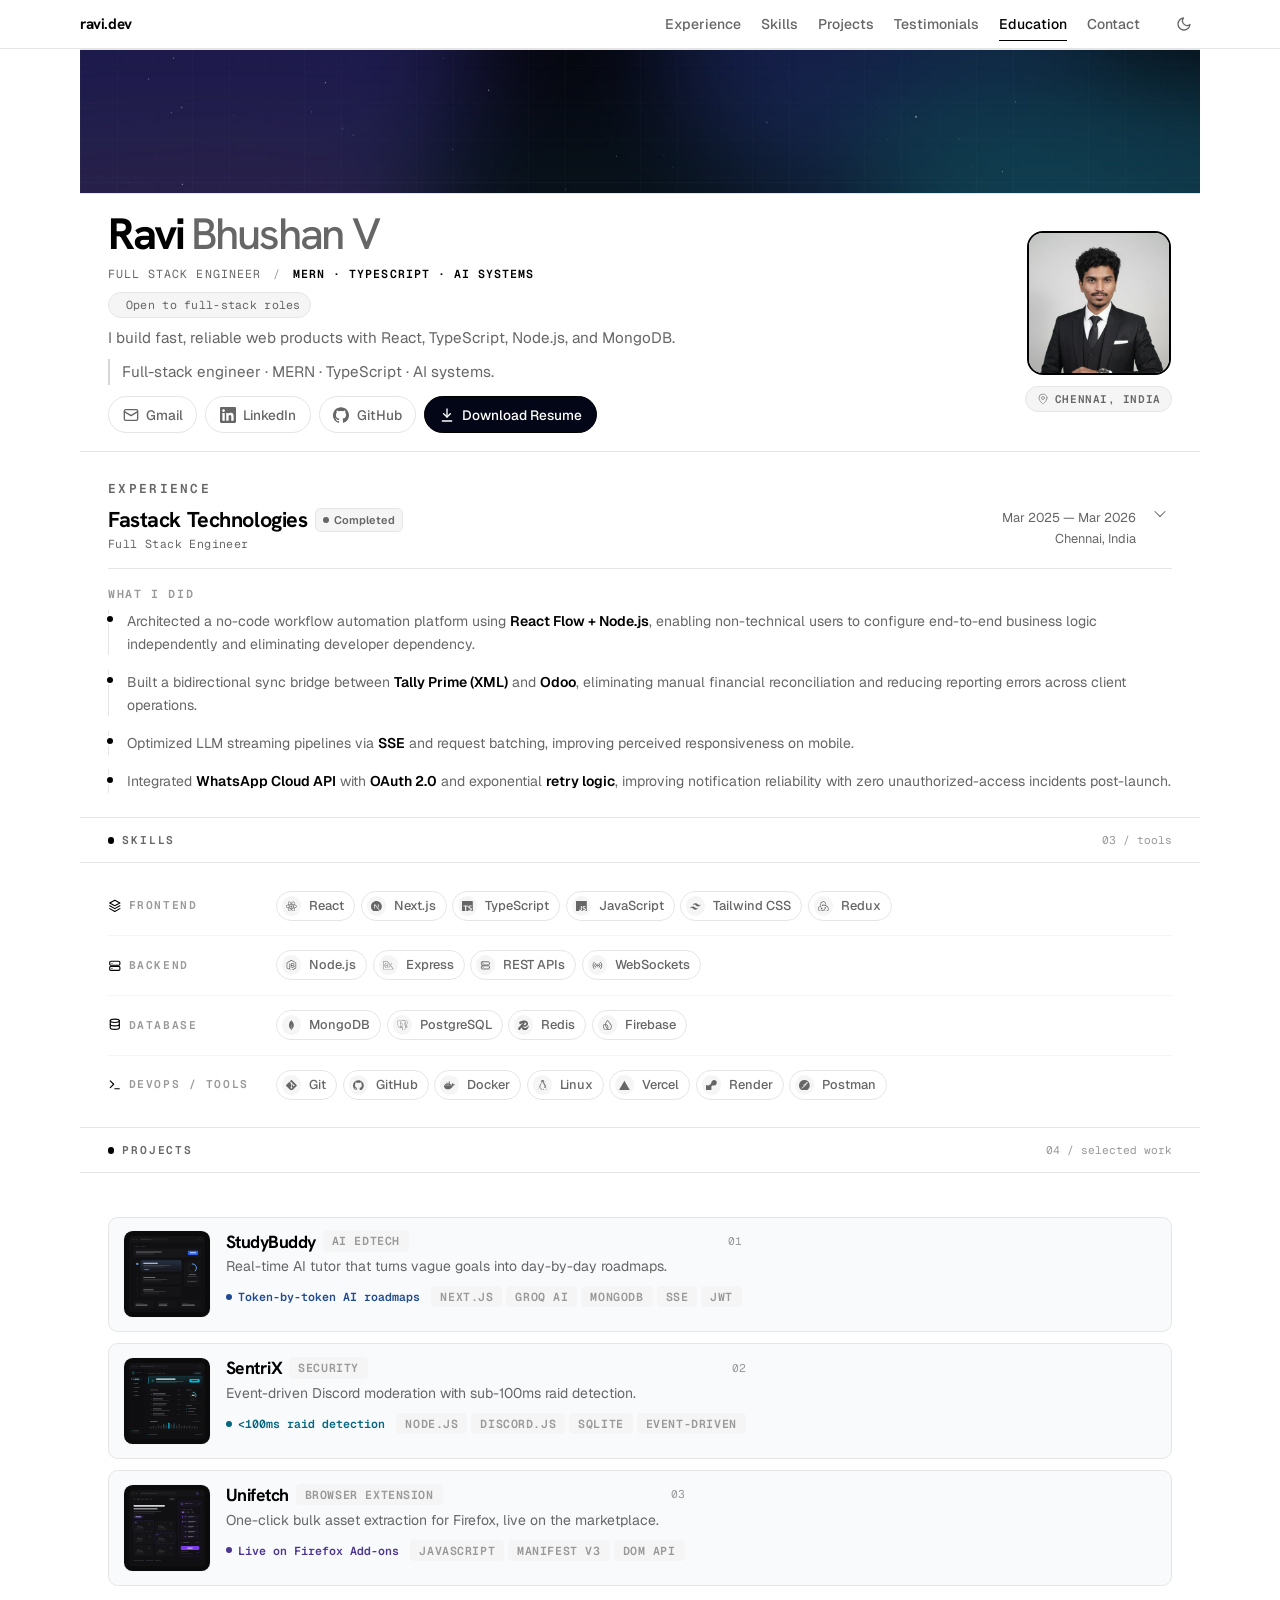
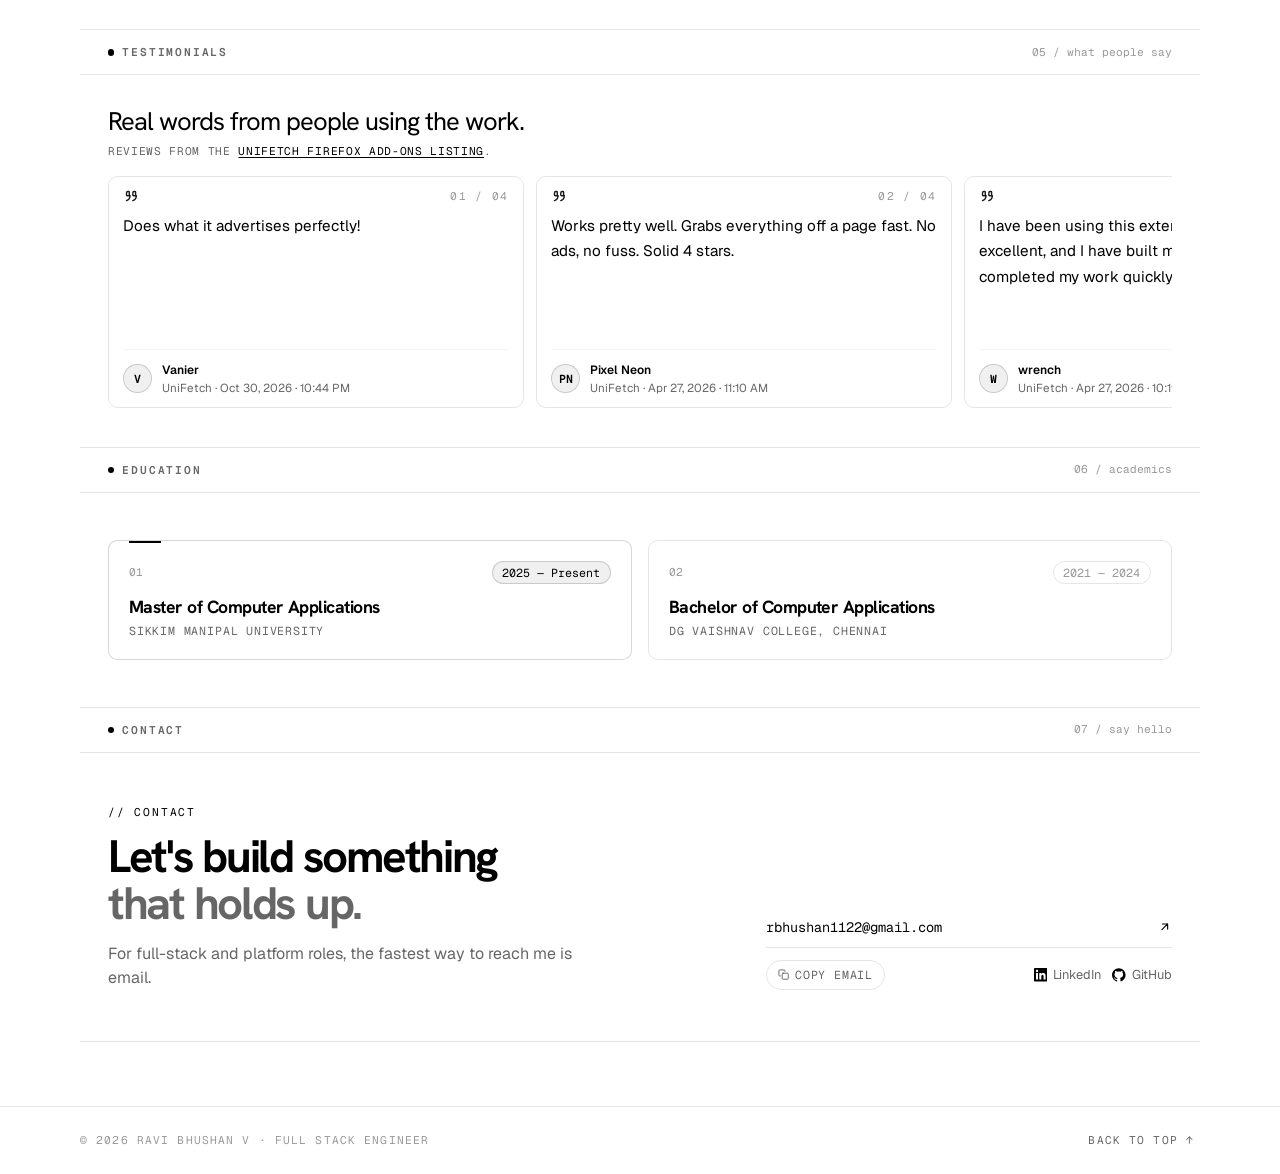
==== commit e4a34612: "feat: restyle portfolio to minimal black/white with anime cover rotator - Switch to Geist/Hanken Gro" ====
--- a/index.html
+++ b/index.html
@@ -7,9 +7,10 @@
     <meta
       id="meta-description"
       name="description"
-      content="Full-Stack Engineer — MERN, TypeScript, AI Systems. I build scalable backend platforms, real-time APIs, and LLM-powered products." />
+      content="Full-stack engineer building fast, reliable web products with React, TypeScript, Node.js, and MongoDB. Open to full-stack roles." />
     <meta name="author" content="Ravi Bhushan V" />
     <meta name="robots" content="index, follow" />
+    <meta name="color-scheme" content="dark light" />
     <link rel="canonical" href="https://noobah.github.io/portfolio-v1/" />
 
     <!-- Open Graph / Twitter -->
@@ -19,24 +20,28 @@
     <meta property="og:title" content="Ravi Bhushan V | Full Stack Engineer" />
     <meta
       property="og:description"
-      content="Full-Stack Engineer — MERN, TypeScript, AI Systems. I build scalable backend platforms, real-time APIs, and LLM-powered products." />
+      content="Full-stack engineer building fast, reliable web products with React, TypeScript, Node.js, and MongoDB. Open to full-stack roles." />
     <meta property="og:url" content="https://noobah.github.io/portfolio-v1/" />
     <meta
       property="og:image"
       content="https://noobah.github.io/portfolio-v1/assets/og.png" />
+    <meta property="og:image:type" content="image/png" />
     <meta property="og:image:width" content="1200" />
     <meta property="og:image:height" content="630" />
     <meta
       property="og:image:alt"
-      content="Ravi Bhushan V — Full Stack Engineer / MERN · TypeScript · AI Systems" />
+      content="Ravi Bhushan V — Full Stack Engineer / MERN · TypeScript · Full Stack" />
     <meta name="twitter:card" content="summary_large_image" />
     <meta name="twitter:title" content="Ravi Bhushan V | Full Stack Engineer" />
     <meta
       name="twitter:description"
-      content="Full-Stack Engineer — MERN, TypeScript, AI Systems. I build scalable backend platforms, real-time APIs, and LLM-powered products." />
+      content="Full-stack engineer building fast, reliable web products with React, TypeScript, Node.js, and MongoDB. Open to full-stack roles." />
     <meta
       name="twitter:image"
       content="https://noobah.github.io/portfolio-v1/assets/og.png" />
+    <meta
+      name="twitter:image:alt"
+      content="Ravi Bhushan V — Full Stack Engineer / MERN · TypeScript · Full Stack" />
 
     <meta name="theme-color" content="#fbfbf8" media="(prefers-color-scheme: light)" />
     <meta name="theme-color" content="#0b0b0c" media="(prefers-color-scheme: dark)" />
@@ -64,11 +69,11 @@
     <link rel="preconnect" href="https://fonts.googleapis.com" />
     <link rel="preconnect" href="https://fonts.gstatic.com" crossorigin />
     <link
-      href="https://fonts.googleapis.com/css2?family=Inter:wght@400;500;600;700&family=Space+Grotesk:wght@400;500;600;700&family=Caveat:wght@500;600&family=JetBrains+Mono:wght@400;500;600&display=swap"
+      href="https://fonts.googleapis.com/css2?family=Geist:wght@100..900&family=Geist+Mono:wght@100..900&family=Hanken+Grotesk:wght@300;400;500;600;700;800&display=swap"
       rel="stylesheet" />
-    <link rel="stylesheet" href="css/base.css?v=20261107-24" />
-    <link rel="stylesheet" href="css/layout.css?v=20261107-24" />
-    <link rel="stylesheet" href="css/components.css?v=20261107-24" />
+    <link rel="stylesheet" href="css/base.css?v=20261107-25" />
+    <link rel="stylesheet" href="css/layout.css?v=20261107-25" />
+    <link rel="stylesheet" href="css/components.css?v=20261107-27" />
 
     <script type="application/ld+json">
       {
@@ -76,10 +81,13 @@
         "@type": "Person",
         "name": "Ravi Bhushan V",
         "jobTitle": "Full Stack Engineer",
-        "description": "Full-Stack Engineer — MERN, TypeScript, AI Systems. Builds scalable backend platforms, real-time APIs, and LLM-powered products.",
+        "description": "Full-stack engineer building fast, reliable web products with React, TypeScript, Node.js, and MongoDB. Open to full-stack roles.",
         "url": "https://noobah.github.io/portfolio-v1/",
         "email": "rbhushan1122@gmail.com",
-        "sameAs": ["https://linkedin.com/in/ravibhushanv"],
+        "sameAs": [
+          "https://linkedin.com/in/ravibhushanv",
+          "https://github.com/ivarcodes"
+        ],
         "alumniOf": [
           {
             "@type": "CollegeOrUniversity",
@@ -157,7 +165,7 @@
       </div>
     </footer>
 
-    <script src="data.js?v=20261107-24"></script>
-    <script type="module" src="js/main.js?v=20261107-24"></script>
+    <script src="data.js?v=20261107-27"></script>
+    <script type="module" src="js/main.js?v=20261107-27"></script>
   </body>
 </html>
--- a/css/base.css
+++ b/css/base.css
@@ -1,68 +1,62 @@
 /* ── Design tokens, reset, typography ─────────────────────── */
 
 :root {
-  --font-sans: "Inter", ui-sans-serif, system-ui, sans-serif;
-  --font-display: "Space Grotesk", "Inter", ui-sans-serif, system-ui, sans-serif;
-  --font-mono: "JetBrains Mono", ui-monospace, monospace;
-  --font-hand: "Caveat", cursive;
+  --font-sans: "Geist", ui-sans-serif, system-ui, -apple-system, BlinkMacSystemFont, "Segoe UI", Roboto, sans-serif;
+  --font-display: "Hanken Grotesk", ui-sans-serif, system-ui, -apple-system, BlinkMacSystemFont, "Segoe UI", Roboto, sans-serif;
+  --font-mono: "Geist Mono", ui-monospace, SFMono-Registered, Menlo, Monaco, Consolas, monospace;
 
-  --container: 60rem;
-  --header-height: 3.25rem;
-  --radius: 0.875rem;
+  --container: 72rem;
+  --header-height: 3rem;
+  --radius: 0.6rem;
 
-  --speed: 160ms;
-  --ease: cubic-bezier(0.2, 0.7, 0.2, 1);
+  --speed: 150ms;
+  --ease: cubic-bezier(0.16, 1, 0.3, 1);
 }
 
 :root,
 [data-theme="light"] {
   color-scheme: light;
-  --background: #fbfbf8;
-  --foreground: #171716;
-  --muted: #66665f;
-  --muted-soft: #9a9a91;
-  --line: #e3e3db;
-  --line-soft: #efefe8;
+  --background: #ffffff;
+  --foreground: #000000;
+  --muted: #666666;
+  --muted-soft: #999999;
+  --line: #e5e5e5;
+  --line-soft: #f5f5f5;
   --card: #ffffff;
-  --accent: #2563eb;
-  --accent-2: #0891b2;
-  --accent-soft: rgba(37, 99, 235, 0.08);
-  --accent-line: rgba(37, 99, 235, 0.28);
-  --spotlight-color: rgba(37, 99, 235, 0.14);
-  --noise-opacity: 0.022;
-  --success: #16a34a;
-  --shadow: 0 1px 2px rgba(0, 0, 0, 0.04), 0 12px 32px rgba(0, 0, 0, 0.06);
+  --accent: #000000;
+  --accent-soft: rgba(0, 0, 0, 0.06);
+  --accent-line: rgba(0, 0, 0, 0.16);
+  --success: #000000;
+  --avatar-border: #000000;
+  --shadow: none;
 }
 
 html.theme-transitioning,
 html.theme-transitioning body,
 html.theme-transitioning * {
   transition:
-    color 420ms ease,
-    border-color 420ms ease,
-    box-shadow 420ms ease,
-    text-decoration-color 420ms ease,
-    fill 420ms ease,
-    stroke 420ms ease !important;
+    color 300ms ease,
+    border-color 300ms ease,
+    box-shadow 300ms ease,
+    fill 300ms ease,
+    stroke 300ms ease !important;
 }
 
 [data-theme="dark"] {
   color-scheme: dark;
-  --background: #0b0b0c;
-  --foreground: #f0f0ee;
-  --muted: #a3a39e;
-  --muted-soft: #6d6d68;
-  --line: #262628;
-  --line-soft: #1a1a1c;
-  --card: #111113;
-  --accent: #6ea8fe;
-  --accent-2: #22d3ee;
-  --accent-soft: rgba(110, 168, 254, 0.12);
-  --accent-line: rgba(110, 168, 254, 0.35);
-  --spotlight-color: rgba(110, 168, 254, 0.16);
-  --noise-opacity: 0.04;
-  --success: #4ade80;
-  --shadow: 0 1px 2px rgba(0, 0, 0, 0.4), 0 16px 40px rgba(0, 0, 0, 0.5);
+  --background: #000000;
+  --foreground: #ffffff;
+  --muted: #999999;
+  --muted-soft: #666666;
+  --line: #1a1a1a;
+  --line-soft: #0a0a0a;
+  --card: #000000;
+  --accent: #ffffff;
+  --accent-soft: rgba(255, 255, 255, 0.05);
+  --accent-line: rgba(255, 255, 255, 0.1);
+  --success: #ffffff;
+  --avatar-border: #ffffff;
+  --shadow: none;
 }
 
 * {
@@ -71,45 +65,19 @@
 
 html {
   scroll-behavior: smooth;
-  scroll-padding-top: calc(var(--header-height) + 1.5rem);
+  scroll-padding-top: calc(var(--header-height) + 1rem);
   -webkit-text-size-adjust: 100%;
 }
 
 body {
   margin: 0;
   font-family: var(--font-sans);
-  font-size: 0.9375rem;
-  line-height: 1.65;
+  font-size: 1rem;
+  line-height: 1.5;
   color: var(--foreground);
   background-color: var(--background);
-  /* faint blueprint grid + a soft accent wash at the top */
-  background-image:
-    radial-gradient(
-      ellipse 70% 38% at 50% -8%,
-      var(--accent-soft),
-      transparent 70%
-    ),
-    linear-gradient(to right, var(--line-soft) 1px, transparent 1px),
-    linear-gradient(to bottom, var(--line-soft) 1px, transparent 1px);
-  background-size:
-    auto,
-    2.5rem 2.5rem,
-    2.5rem 2.5rem;
   -webkit-font-smoothing: antialiased;
   overflow-x: hidden;
-}
-
-/* Very subtle film grain. Pointer-events stay off so it never blocks input. */
-body::before {
-  content: "";
-  position: fixed;
-  inset: 0;
-  z-index: 9999;
-  pointer-events: none;
-  opacity: var(--noise-opacity);
-  background-image: url("data:image/svg+xml,%3Csvg xmlns='http://www.w3.org/2000/svg' width='180' height='180' viewBox='0 0 180 180'%3E%3Cfilter id='n'%3E%3CfeTurbulence type='fractalNoise' baseFrequency='.85' numOctaves='3' stitchTiles='stitch'/%3E%3C/filter%3E%3Crect width='100%25' height='100%25' filter='url(%23n)' opacity='.7'/%3E%3C/svg%3E");
-  background-size: 180px 180px;
-  mix-blend-mode: soft-light;
 }
 
 h1,
@@ -118,9 +86,9 @@
 h4 {
   margin: 0;
   font-family: var(--font-display);
-  font-weight: 600;
-  line-height: 1.15;
-  letter-spacing: -0.025em;
+  font-weight: 700;
+  line-height: 1.1;
+  letter-spacing: -0.03em;
   text-wrap: balance;
 }
 
@@ -180,7 +148,7 @@
 .mono {
   font-family: var(--font-mono);
   font-size: 0.75rem;
-  letter-spacing: 0.02em;
+  letter-spacing: 0.025em;
 }
 
 .muted {
--- a/css/layout.css
+++ b/css/layout.css
@@ -6,12 +6,10 @@
   padding-inline: 1rem;
 }
 
-/* Panels are stacked sections divided by hairlines, blueprint style */
+/* Clean stacked sections divided by hairlines. */
 .panel {
-  border-left: 1px solid var(--line);
-  border-right: 1px solid var(--line);
+  --panel-space: 1.75rem;
   border-bottom: 1px solid var(--line);
-  background: color-mix(in srgb, var(--background) 88%, transparent);
   scroll-margin-top: calc(var(--header-height) + 1rem);
 }
 
@@ -21,10 +19,10 @@
 
 .panel-header {
   display: flex;
-  align-items: center;
+  align-items: baseline;
   justify-content: space-between;
   gap: 1rem;
-  padding: 0.8125rem 1.25rem;
+  padding: 0.85rem 1.25rem;
   border-bottom: 1px solid var(--line);
 }
 
@@ -33,40 +31,78 @@
   align-items: center;
   gap: 0.5rem;
   font-family: var(--font-mono);
-  font-size: 0.6875rem;
+  font-size: 0.7rem;
   font-weight: 600;
-  letter-spacing: 0.14em;
+  letter-spacing: 0.16em;
   text-transform: uppercase;
   color: var(--muted);
 }
 
 .panel-title::before {
   content: "";
-  width: 0.375rem;
-  height: 0.375rem;
-  border-radius: 1px;
+  width: 0.4rem;
+  height: 0.4rem;
+  border-radius: 50%;
   background: var(--accent);
   flex-shrink: 0;
 }
 
 .panel-index {
   font-family: var(--font-mono);
-  font-size: 0.625rem;
+  font-size: 0.7rem;
   color: var(--muted-soft);
   white-space: nowrap;
 }
 
 .panel-body {
-  padding: 1.75rem 1.25rem;
+  padding: var(--panel-space) 1.25rem;
+}
+
+#skills-panel {
+  --panel-space: 1.45rem;
+}
+
+#projects-panel {
+  --panel-space: 2.4rem;
+}
+
+#testimonials-panel {
+  --panel-space: 1.8rem;
+}
+
+#education-panel {
+  --panel-space: 2.6rem;
+}
+
+#contact-panel {
+  --panel-space: 2.9rem;
 }
 
 @media (min-width: 640px) {
+  .panel {
+    --panel-space: 2.1rem;
+  }
   .panel-header,
   .panel-body {
     padding-inline: 1.75rem;
   }
   .panel-body {
-    padding-block: 2rem;
+    padding-block: var(--panel-space);
+  }
+  #skills-panel {
+    --panel-space: 1.7rem;
+  }
+  #projects-panel {
+    --panel-space: 2.7rem;
+  }
+  #testimonials-panel {
+    --panel-space: 2rem;
+  }
+  #education-panel {
+    --panel-space: 2.9rem;
+  }
+  #contact-panel {
+    --panel-space: 3.2rem;
   }
 }
 
@@ -74,10 +110,12 @@
 @media (prefers-reduced-motion: no-preference) {
   .reveal {
     opacity: 0;
-    transition: opacity 0.32s var(--ease);
+    transform: translateY(6px);
+    transition: opacity 0.4s var(--ease), transform 0.4s var(--ease);
   }
   .reveal.is-visible {
     opacity: 1;
+    transform: translateY(0);
   }
 }
 
@@ -87,9 +125,7 @@
   position: sticky;
   top: 0;
   z-index: 60;
-  background: color-mix(in srgb, var(--background) 78%, transparent);
-  backdrop-filter: blur(14px) saturate(1.1);
-  -webkit-backdrop-filter: blur(14px) saturate(1.1);
+  background: var(--background);
   border-bottom: 1px solid var(--line);
 }
 
@@ -103,24 +139,25 @@
 .brand {
   display: inline-flex;
   align-items: center;
-  font-weight: 600;
+  font-weight: 700;
 }
 
 .brand-name {
   font-family: var(--font-display);
-  font-size: 0.9375rem;
-  letter-spacing: -0.02em;
+  font-size: 0.95rem;
+  letter-spacing: -0.025em;
+  color: var(--foreground);
 }
 
 .brand-dot {
-  color: var(--muted);
+  color: var(--accent);
 }
 
 .site-nav {
   display: none;
   gap: 1.25rem;
   margin-left: auto;
-  font-size: 0.8125rem;
+  font-size: 0.875rem;
   font-weight: 500;
   color: var(--muted);
 }
@@ -138,7 +175,7 @@
   right: 0;
   bottom: -0.125rem;
   height: 1px;
-  background: currentColor;
+  background: var(--accent);
   transform: scaleX(0);
   transform-origin: left;
   transition: transform var(--speed) var(--ease);
@@ -184,7 +221,7 @@
 }
 
 .icon-btn:active {
-  transform: scale(0.9);
+  transform: scale(0.92);
 }
 
 .nav-toggle {
@@ -197,7 +234,7 @@
   border-top: 1px solid var(--line);
   padding: 0.5rem 1rem 1rem;
   background: var(--background);
-  box-shadow: 0 24px 48px rgba(0, 0, 0, 0.22);
+  box-shadow: 0 24px 48px rgba(0, 0, 0, 0.15);
 }
 
 .mobile-nav a {
@@ -218,7 +255,7 @@
   bottom: -1px;
   width: 100%;
   height: 2px;
-  background: linear-gradient(90deg, var(--accent), var(--accent-2));
+  background: var(--accent);
   transform: scaleX(0);
   transform-origin: left center;
   pointer-events: none;
@@ -239,7 +276,7 @@
 .site-footer {
   border-top: 1px solid var(--line);
   margin-top: 4rem;
-  background: color-mix(in srgb, var(--background) 75%, transparent);
+  padding-block: 1.5rem;
 }
 
 .footer-inner {
@@ -248,19 +285,18 @@
   gap: 0.75rem;
   align-items: center;
   justify-content: space-between;
-  padding-block: 1.5rem;
   font-family: var(--font-mono);
-  font-size: 0.6875rem;
+  font-size: 0.7rem;
   color: var(--muted-soft);
   text-transform: uppercase;
-  letter-spacing: 0.08em;
+  letter-spacing: 0.1em;
 }
 
 .text-btn {
   font-family: var(--font-mono);
-  font-size: 0.6875rem;
+  font-size: 0.7rem;
   text-transform: uppercase;
-  letter-spacing: 0.08em;
+  letter-spacing: 0.1em;
   color: var(--muted);
   transition: color var(--speed) ease;
 }
--- a/css/components.css
+++ b/css/components.css
@@ -1,56 +1,13 @@
 /* ── Components: hero, cards, lists ───────────────────────── */
-
-/* Cursor spotlight shared by project, stack, and testimonial cards. */
-.spotlight {
-  position: relative;
-  isolation: isolate;
-}
-
-.spotlight::before {
-  content: "";
-  position: absolute;
-  inset: 0;
-  z-index: 0;
-  border-radius: inherit;
-  background: radial-gradient(
-    18rem circle at var(--spot-x, 50%) var(--spot-y, 50%),
-    var(--spotlight-color),
-    transparent 68%
-  );
-  opacity: 0;
-  pointer-events: none;
-  transition: opacity 0.2s ease;
-}
-
-.spotlight:hover::before {
-  opacity: 1;
-}
-
-.spotlight > * {
-  position: relative;
-  z-index: 1;
-}
 
 /* ── Hero ─────────────────────────────────────────────────── */
 
 .hero-cover {
   position: relative;
-  height: clamp(5rem, 12vw, 7.5rem);
+  height: clamp(5rem, 14vw, 8rem);
   overflow: hidden;
   border-bottom: 1px solid var(--line);
-  background: var(--accent-soft);
-}
-
-.hero-cover::after {
-  content: "";
-  position: absolute;
-  inset: 0;
-  background: linear-gradient(
-    to bottom,
-    transparent 55%,
-    color-mix(in srgb, var(--background) 38%, transparent)
-  );
-  pointer-events: none;
+  background: var(--line-soft);
 }
 
 .hero-cover img {
@@ -58,29 +15,63 @@
   width: 100%;
   height: 100%;
   object-fit: cover;
-  object-position: center 46%;
+  object-position: center;
+  transition: transform 0.6s ease;
+}
+
+.hero-cover:hover img {
+  transform: scale(1.03);
 }
 
 .hero {
-  padding: 1rem 1.25rem 1.25rem;
+  padding: 0.9rem 1.25rem 1rem;
+  text-align: center;
 }
 
 @media (min-width: 640px) {
   .hero {
     padding-inline: 1.75rem;
+    text-align: left;
   }
 }
 
 @media (min-width: 900px) {
   .hero {
-    padding-block: 1.25rem 1.5rem;
+    padding-block: 1rem 1.1rem;
   }
 }
 
 .hero-head {
   display: flex;
+  flex-direction: column;
   align-items: center;
   gap: 1.25rem;
+  text-align: center;
+}
+
+@media (min-width: 640px) {
+  .hero-head {
+    flex-direction: row;
+    align-items: center;
+    text-align: left;
+    gap: 1.75rem;
+  }
+}
+
+.hero-copy {
+  flex: 1;
+  min-width: 0;
+  text-align: center;
+  display: flex;
+  flex-direction: column;
+  align-items: center;
+}
+
+@media (min-width: 640px) {
+  .hero-copy {
+    text-align: left;
+    align-items: flex-start;
+  }
 }
 
 .hero-avatar-wrap {
@@ -88,144 +79,92 @@
   display: flex;
   flex-direction: column;
   align-items: center;
-  gap: 0.7rem;
-  margin-top: 0;
+  gap: 0.6rem;
   flex-shrink: 0;
 }
 
 .hero-avatar {
-  width: 6.5rem;
-  height: 6.5rem;
-  border-radius: 1.15rem;
+  width: clamp(6rem, 16vw, 9rem);
+  height: clamp(6rem, 16vw, 9rem);
+  border-radius: 1rem;
   object-fit: cover;
-  border: 3px solid var(--background);
+  border: 2px solid var(--avatar-border);
   background: var(--card);
-  user-select: none;
-  -webkit-user-drag: none;
-  animation: avatar-glow 4.5s ease-in-out infinite;
+  transition:
+    transform 0.3s ease,
+    border-color 0.3s ease,
+    filter 0.3s ease;
+  filter: grayscale(0%);
+}
+
+.hero-avatar:hover {
+  transform: scale(1.03);
+  border-color: var(--muted-soft);
+  filter: grayscale(20%);
 }
 
 .hero-location {
   position: relative;
   display: inline-flex;
   align-items: center;
-  gap: 0.25rem;
-  font-family: var(--font-mono);
-  font-size: 0.625rem;
-  letter-spacing: 0.03em;
+  gap: 0.4rem;
+  padding: 0.25rem 0.65rem;
+  border: 1px solid var(--line);
+  border-radius: 999px;
+  background: var(--line-soft);
+  font-family: var(--font-mono);
+  font-size: 0.6875rem;
+  font-weight: 600;
+  letter-spacing: 0.05em;
   text-transform: uppercase;
+  color: var(--muted);
+  white-space: nowrap;
+  margin-top: 0.1rem;
+}
+
+.hero-location svg {
+  width: 0.75rem;
+  height: 0.75rem;
   color: var(--muted-soft);
-  white-space: nowrap;
-}
-
-.hero-location span {
-  animation: location-fade 3s ease-in-out infinite;
-}
-
-.hero-location svg {
-  width: 0.7rem;
-  height: 0.7rem;
-  color: var(--accent);
-  animation: location-pin 3s ease-in-out infinite;
-}
-
-.hero-photo-arrow {
-  position: absolute;
-  left: calc(100% + 0.2rem);
-  top: 50%;
-  display: grid;
-  place-items: center;
-  width: 1.15rem;
-  height: 0.95rem;
-  color: var(--accent);
-  opacity: 0.7;
-  pointer-events: none;
-  animation: hero-arrow-nudge 2.4s ease-in-out infinite;
-}
-
-.hero-photo-arrow svg {
-  width: 100%;
-  height: 100%;
-}
-
-@keyframes hero-arrow-nudge {
-  0%,
-  100% {
-    transform: translateY(-50%) translateX(0);
-    opacity: 0.55;
-  }
-  50% {
-    transform: translateY(-50%) translateX(-3px);
-    opacity: 1;
-  }
-}
-
-@keyframes avatar-glow {
-  0%,
-  100% {
-    box-shadow: 0 6px 20px color-mix(in srgb, #000 38%, transparent);
-  }
-  50% {
-    box-shadow: 0 8px 28px color-mix(in srgb, var(--accent) 32%, transparent);
-  }
-}
-
-@keyframes location-pin {
-  0%,
-  100% {
-    transform: translateY(0);
-  }
-  50% {
-    transform: translateY(-2px);
-  }
-}
-
-@keyframes location-fade {
-  0%,
-  100% {
-    opacity: 0.68;
-  }
-  50% {
-    opacity: 1;
-  }
-}
-
-@media (max-width: 559px) {
+  flex-shrink: 0;
+}
+
+@media (max-width: 699px) {
   .hero-avatar {
-    width: 5rem;
-    height: 5rem;
+    width: 5.5rem;
+    height: 5.5rem;
     border-radius: 0.9rem;
   }
 
   .hero-avatar-wrap {
-    margin-top: 0;
-    gap: 0.55rem;
+    gap: 0.6rem;
   }
 
   .hero-head {
-    gap: 0.95rem;
+    gap: 0.9rem;
   }
 
   .hero-location {
-    font-size: 0.5625rem;
-  }
-}
-
-.hero-copy {
-  max-width: 40rem;
-  text-align: left;
+    font-size: 0.75rem;
+  }
 }
 
 .hero-name {
   display: flex;
   flex-wrap: wrap;
   align-items: center;
-  justify-content: flex-start;
-  gap: 0.5rem;
+  justify-content: center;
+  gap: 0.4rem;
   margin-top: 0;
-  font-size: clamp(1.65rem, 4vw, 2.25rem);
-  font-weight: 600;
-  letter-spacing: -0.045em;
+  font-size: clamp(1.75rem, 4.5vw, 2.75rem);
+  font-weight: 700;
+  letter-spacing: -0.05em;
+}
+
+@media (min-width: 640px) {
+  .hero-name {
+    justify-content: flex-start;
+  }
 }
 
 .hero-name-rest {
@@ -234,10 +173,10 @@
 }
 
 .hero-role {
-  margin-top: 0.45rem;
-  font-family: var(--font-mono);
-  font-size: 0.6875rem;
-  letter-spacing: 0.08em;
+  margin-top: 0.4rem;
+  font-family: var(--font-mono);
+  font-size: 0.725rem;
+  letter-spacing: 0.09em;
   text-transform: uppercase;
   color: var(--muted);
   text-align: inherit;
@@ -253,12 +192,28 @@
   font-weight: 600;
 }
 
+.availability {
+  display: inline-flex;
+  align-items: center;
+  gap: 0.45rem;
+  margin-top: 0.6rem;
+  padding: 0.2rem 0.6rem;
+  border: 1px solid var(--line);
+  border-radius: 999px;
+  background: var(--line-soft);
+  font-family: var(--font-mono);
+  font-size: 0.725rem;
+  letter-spacing: 0.025em;
+  color: var(--muted);
+  white-space: nowrap;
+}
+
 .hero-bio {
-  margin-top: 0.75rem;
-  max-width: 38rem;
-  color: var(--muted);
-  font-size: 0.875rem;
-  line-height: 1.7;
+  margin-top: 0.5rem;
+  max-width: 42rem;
+  color: var(--muted);
+  font-size: 0.95rem;
+  line-height: 1.6;
 }
 
 .hero-bio p + p {
@@ -270,23 +225,33 @@
   font-weight: 600;
 }
 
+.hero-about {
+  margin-top: 0.6rem;
+  max-width: 42rem;
+  padding-left: 0.75rem;
+  border-left: 2px solid var(--accent-line);
+  color: var(--muted);
+  font-size: 0.95rem;
+  line-height: 1.7;
+}
+
 .socials {
   display: flex;
   flex-wrap: wrap;
   gap: 0.5rem;
   justify-content: flex-start;
-  margin-top: 0.9rem;
+  margin-top: 0.7rem;
 }
 
 .social-btn {
   display: inline-flex;
   align-items: center;
-  gap: 0.5rem;
-  padding: 0.4375rem 0.8125rem;
+  gap: 0.45rem;
+  padding: 0.45rem 0.85rem;
   border: 1px solid var(--line);
   border-radius: 999px;
-  background: color-mix(in srgb, var(--card) 60%, transparent);
-  font-size: 0.8125rem;
+  background: var(--card);
+  font-size: 0.85rem;
   font-weight: 500;
   color: var(--muted);
   transition:
@@ -299,26 +264,108 @@
 .social-btn:hover {
   color: var(--foreground);
   border-color: var(--muted-soft);
-  background: var(--card);
   transform: translateY(-1px);
+}
+
+.social-btn.primary {
+  border-color: var(--accent);
+  background: var(--accent);
+  color: var(--background);
+}
+
+.social-btn.primary:hover {
+  background: color-mix(in srgb, var(--accent) 85%, var(--foreground));
+  color: var(--background);
 }
 
 .social-btn svg {
   flex-shrink: 0;
 }
 
+.hero-stats {
+  display: grid;
+  grid-template-columns: repeat(4, minmax(0, 1fr));
+  gap: 0;
+  margin: 0;
+  padding: 0.95rem 1.25rem;
+  border-top: 1px solid var(--line);
+  background: var(--line-soft);
+  list-style: none;
+}
+
+.hero-stat {
+  display: flex;
+  flex-direction: column;
+  gap: 0.125rem;
+  padding-left: 1rem;
+  border-left: 1px solid var(--line);
+}
+
+.hero-stat:first-child {
+  padding-left: 0;
+  border-left: 0;
+}
+
+.hero-stat strong {
+  font-family: var(--font-display);
+  font-size: 1.1rem;
+  line-height: 1.15;
+  color: var(--foreground);
+}
+
+.hero-stat span {
+  font-family: var(--font-mono);
+  font-size: 0.7rem;
+  line-height: 1.4;
+  letter-spacing: 0.04em;
+  text-transform: uppercase;
+  color: var(--muted);
+}
+
+@media (min-width: 640px) {
+  .hero-stats {
+    padding-inline: 1.75rem;
+  }
+}
+
+@media (max-width: 700px) {
+  .hero-stats {
+    grid-template-columns: repeat(2, minmax(0, 1fr));
+    gap: 0.9rem 0;
+  }
+
+  .hero-stat:nth-child(odd) {
+    padding-left: 0;
+    border-left: 0;
+  }
+}
+
 /* ── Experience ───────────────────────────────────────────── */
 
+.exp-reference {
+  padding: 1.5rem 1.25rem;
+}
+
+.exp-section-title {
+  margin-bottom: 0.75rem;
+  font-family: var(--font-mono);
+  font-size: 0.8rem;
+  font-weight: 600;
+  letter-spacing: 0.18em;
+  text-transform: uppercase;
+  color: var(--muted);
+  position: relative;
+  display: inline-block;
+}
+
 .exp-list {
   display: flex;
   flex-direction: column;
-  gap: 2rem;
-}
-
-.exp-item {
-  display: flex;
-  flex-direction: column;
-  gap: 1rem;
+  gap: 1.6rem;
+}
+
+.exp-entry {
+  min-width: 0;
 }
 
 .exp-head {
@@ -326,226 +373,224 @@
   flex-wrap: wrap;
   align-items: flex-start;
   justify-content: space-between;
-  gap: 0.75rem 1.5rem;
+  gap: 0.75rem;
+  position: relative;
+  padding: 0 2.25rem 0 0;
+  cursor: pointer;
+  list-style: none;
+}
+
+.exp-head::-webkit-details-marker {
+  display: none;
+}
+
+.exp-toggle {
+  position: absolute;
+  top: 0;
+  right: 0;
+  width: 1.5rem;
+  height: 1.5rem;
+  border: 1px solid transparent;
+  border-radius: 0.4rem;
+  background: transparent;
+  pointer-events: none;
+}
+
+.exp-toggle span {
+  display: block;
+  width: 0.5rem;
+  height: 0.5rem;
+  margin: 0 auto;
+  border-right: 1.5px solid var(--muted);
+  border-bottom: 1.5px solid var(--muted);
+  transform: rotate(45deg) translate(-1px, -1px);
+  transition: transform var(--speed) var(--ease);
+}
+
+.exp-toggle:hover {
+  background: var(--line-soft);
+}
+
+.exp-entry:not([open]) .exp-toggle span {
+  transform: rotate(-45deg) translate(-1px, -1px);
+}
+
+.exp-details {
+  display: flex;
+  flex-direction: column;
+  gap: 1.1rem;
+  margin-top: 1rem;
+  padding-top: 1rem;
+  border-top: 1px solid var(--line);
 }
 
 .exp-company-name {
-  font-size: 1.125rem;
-  line-height: 1.2;
+  font-family: var(--font-display);
+  font-size: 1.35rem;
+  font-weight: 700;
+  line-height: 1.15;
+  letter-spacing: -0.02em;
+  color: var(--foreground);
+}
+
+.exp-company-line {
+  display: flex;
+  flex-wrap: wrap;
+  align-items: center;
+  gap: 0.45rem;
+}
+
+.exp-status {
+  display: inline-flex;
+  align-items: center;
+  gap: 0.3rem;
+  padding: 0.18rem 0.45rem;
+  border: 1px solid var(--line);
+  border-radius: 0.35rem;
+  background: var(--line-soft);
+  font-size: 0.6875rem;
+  font-weight: 600;
+  color: var(--muted);
+}
+
+.exp-status-dot {
+  width: 0.4rem;
+  height: 0.4rem;
+  border-radius: 50%;
+  background: var(--muted);
 }
 
 .exp-role {
-  margin-top: 0.15rem;
-  font-family: var(--font-mono);
-  font-size: 0.6875rem;
-  font-style: italic;
-  letter-spacing: 0.03em;
-  color: var(--accent);
+  margin-top: 0.12rem;
+  font-family: var(--font-mono);
+  font-size: 0.725rem;
+  letter-spacing: 0.035em;
+  color: var(--muted);
 }
 
 .exp-meta {
   display: flex;
   flex-direction: column;
   align-items: flex-end;
-  gap: 0.3rem;
-  font-family: var(--font-mono);
-  font-size: 0.625rem;
-  letter-spacing: 0.04em;
+  gap: 0.12rem;
+  min-width: 8.5rem;
+  font-size: 0.8rem;
+  color: var(--muted);
+  text-align: right;
+  white-space: nowrap;
+}
+
+.exp-period {
+  padding: 0;
+  border: 0;
+  background: none;
+  color: var(--muted);
+}
+
+.exp-block {
+  display: flex;
+  flex-direction: column;
+}
+
+.exp-label {
+  display: block;
+  margin-bottom: 0.4rem;
+  font-family: var(--font-mono);
+  font-size: 0.725rem;
+  font-weight: 600;
+  letter-spacing: 0.14em;
   text-transform: uppercase;
   color: var(--muted-soft);
-  text-align: right;
-  white-space: nowrap;
-}
-
-.exp-period {
-  padding: 0.22rem 0.6rem;
-  border: 1px solid var(--line);
-  border-radius: 999px;
-  background: color-mix(in srgb, var(--card) 60%, transparent);
+}
+
+.exp-projects {
+  display: grid;
+  gap: 0.8rem;
+  margin: 0;
+  padding: 0;
+  list-style: none;
+}
+
+.exp-project {
+  position: relative;
+  padding: 0 0 0 1.1rem;
+  border-left: 1px solid var(--line);
+}
+
+.exp-project::before {
+  content: "";
+  position: absolute;
+  top: 0.35rem;
+  left: -0.275rem;
+  width: 0.375rem;
+  height: 0.375rem;
+  border: 2px solid var(--background);
+  border-radius: 50%;
+  background: var(--accent);
+}
+
+.exp-project-head {
+  display: flex;
+  flex-wrap: wrap;
+  align-items: center;
+  gap: 0.45rem;
+}
+
+.exp-project-name {
+  font-family: var(--font-display);
+  font-size: 0.95rem;
   font-weight: 600;
-  color: var(--muted);
-}
-
-.exp-body {
-  display: flex;
-  flex-direction: column;
-  gap: 1rem;
-  padding-top: 1rem;
-  border-top: 1px solid var(--line-soft);
-}
-
-.exp-label {
-  display: block;
-  margin-bottom: 0.45rem;
-  font-family: var(--font-mono);
-  font-size: 0.5625rem;
-  font-weight: 600;
-  letter-spacing: 0.12em;
-  text-transform: uppercase;
-  color: var(--muted-soft);
-}
-
-.exp-bullets {
-  display: flex;
-  flex-direction: column;
-  gap: 0.45rem;
-  margin: 0;
-  padding-left: 1.05rem;
-  font-size: 0.8125rem;
-  line-height: 1.6;
-  color: var(--muted);
-}
-
-.exp-bullets li::marker {
-  color: var(--accent);
-}
-
-.exp-bullets strong {
+  line-height: 1.4;
+}
+
+.exp-project-desc {
+  margin: 0.08rem 0 0;
+  font-size: 0.875rem;
+  line-height: 1.62;
+  color: var(--muted);
+}
+
+.exp-project-desc strong {
   color: var(--foreground);
   font-weight: 600;
 }
 
-.exp-more {
-  margin-top: 0.25rem;
-}
-
-.exp-teaser {
-  display: flex;
-  align-items: center;
-  justify-content: space-between;
-  gap: 1rem;
-  padding: 0.7rem 0.7rem 0.7rem 0.95rem;
-  border: 1px solid var(--line-soft);
-  border-radius: 0.75rem;
-  background: color-mix(in srgb, var(--card) 55%, transparent);
-  cursor: pointer;
+.exp-learning {
+  margin-top: 0.12rem;
+}
+
+.exp-learning-list {
+  display: grid;
+  gap: 0.35rem;
+  margin: 0;
+  padding: 0;
   list-style: none;
-  user-select: none;
-  transition:
-    border-color var(--speed) ease,
-    background var(--speed) ease;
-}
-
-.exp-teaser::-webkit-details-marker {
-  display: none;
-}
-
-.exp-teaser:hover {
-  border-color: var(--accent-line);
-  background: var(--accent-soft);
-}
-
-.exp-teaser:focus-visible {
-  outline: 2px solid var(--accent);
-  outline-offset: 2px;
-}
-
-.exp-summary {
-  margin: 0;
-  max-width: 44rem;
-  font-size: 0.8125rem;
+  color: var(--muted);
+  font-size: 0.875rem;
   line-height: 1.55;
-  color: var(--muted);
-}
-
-.exp-toggle {
+}
+
+.exp-learning-list li {
   position: relative;
-  display: grid;
-  place-items: center;
-  width: 2.25rem;
-  height: 2.25rem;
-  border-radius: 50%;
-  background: linear-gradient(135deg, var(--accent), var(--accent-2));
-  color: #fff;
-  flex-shrink: 0;
-  animation: exp-glow 2.4s ease-in-out infinite;
-  transition: transform var(--speed) var(--ease);
-}
-
-/* Two radar rings ripple out from the arrow so the toggle clearly blinks. */
-.exp-toggle::before,
-.exp-toggle::after {
-  content: "";
+  padding-left: 1rem;
+}
+
+.exp-learning-list li::before {
+  content: "›";
   position: absolute;
-  inset: 0;
-  border-radius: inherit;
-  border: 2px solid color-mix(in srgb, var(--accent) 75%, transparent);
-  pointer-events: none;
-  animation: exp-ring 2.4s cubic-bezier(0.2, 0.65, 0.3, 1) infinite;
-}
-
-.exp-toggle::after {
-  animation-delay: 1.2s;
-}
-
-.exp-teaser:hover .exp-toggle {
-  transform: scale(1.08);
-}
-
-.exp-toggle svg {
-  width: 0.875rem;
-  height: 0.875rem;
-  transform: rotate(90deg);
-  animation: exp-nudge 1.6s ease-in-out infinite;
-  transition: transform 0.2s var(--ease);
-}
-
-.exp-more[open] .exp-toggle svg {
-  transform: rotate(-90deg);
-  animation: none;
-}
-
-.exp-more[open] .exp-toggle {
-  animation: none;
-}
-
-.exp-more[open] .exp-toggle::before,
-.exp-more[open] .exp-toggle::after {
-  animation: none;
-  opacity: 0;
-}
-
-@keyframes exp-ring {
-  0% {
-    transform: scale(0.9);
-    opacity: 0.9;
-  }
-  70% {
-    transform: scale(1.9);
-    opacity: 0;
-  }
-  100% {
-    transform: scale(1.9);
-    opacity: 0;
-  }
-}
-
-@keyframes exp-glow {
-  0%,
-  100% {
-    box-shadow:
-      0 0 0 0.1rem color-mix(in srgb, var(--accent) 20%, transparent),
-      0 2px 10px color-mix(in srgb, var(--accent) 28%, transparent);
-  }
-  50% {
-    box-shadow:
-      0 0 0 0.35rem color-mix(in srgb, var(--accent) 14%, transparent),
-      0 4px 20px color-mix(in srgb, var(--accent) 48%, transparent);
-  }
-}
-
-@keyframes exp-nudge {
-  0%,
-  100% {
-    transform: rotate(90deg) translateX(0);
-  }
-  50% {
-    transform: rotate(90deg) translateX(2.5px);
-  }
-}
-
-.exp-more .exp-body {
-  margin-top: 0.9rem;
+  left: 0;
+  color: var(--accent);
+}
+
+@media (min-width: 640px) {
+  .exp-reference {
+    padding: 1.5rem 1.75rem;
+  }
+
+  .exp-projects {
+    grid-template-columns: 1fr;
+    gap: 0.9rem;
+  }
 }
 
 @media (max-width: 559px) {
@@ -561,9 +606,9 @@
   border: 1px solid var(--line);
   border-radius: 0.25rem;
   font-family: var(--font-mono);
-  font-size: 0.5625rem;
+  font-size: 0.725rem;
   font-weight: 600;
-  letter-spacing: 0.06em;
+  letter-spacing: 0.05em;
   text-transform: uppercase;
   color: var(--muted);
 }
@@ -572,26 +617,80 @@
   display: flex;
   flex-wrap: wrap;
   gap: 0.25rem;
-  margin-top: 0.625rem;
+  margin-top: 0.6rem;
 }
 
 /* ── Skills ───────────────────────────────────────────────── */
 
-.skills-cloud {
+.skill-groups {
+  display: flex;
+  flex-direction: column;
+}
+
+.skill-group {
+  display: grid;
+  grid-template-columns: 9.5rem minmax(0, 1fr);
+  gap: 1rem;
+  padding-block: 0.9rem;
+  border-top: 1px solid var(--line-soft);
+}
+
+.skill-group:first-child {
+  padding-top: 0;
+  border-top: 0;
+}
+
+.skill-group:last-child {
+  padding-bottom: 0;
+}
+
+.skill-group-title {
+  display: flex;
+  align-items: center;
+  gap: 0.45rem;
+  margin: 0;
+  font-family: var(--font-mono);
+  font-size: 0.7rem;
+  font-weight: 600;
+  letter-spacing: 0.14em;
+  line-height: 1.5;
+  text-transform: uppercase;
+  color: var(--muted-soft);
+}
+
+.skill-group-icon {
+  display: inline-flex;
+  color: var(--accent);
+  flex-shrink: 0;
+}
+
+.skill-group-icon svg {
+  width: 0.85rem;
+  height: 0.85rem;
+}
+
+.skill-group-items {
   display: flex;
   flex-wrap: wrap;
-  gap: 0.4rem;
+  gap: 0.35rem;
+}
+
+@media (max-width: 559px) {
+  .skill-group {
+    grid-template-columns: 1fr;
+    gap: 0.55rem;
+  }
 }
 
 .skill-chip {
   display: inline-flex;
   align-items: center;
   gap: 0.45rem;
-  padding: 0.3rem 0.7rem 0.3rem 0.35rem;
+  padding: 0.275rem 0.65rem 0.275rem 0.325rem;
   border: 1px solid var(--line);
   border-radius: 999px;
-  background: color-mix(in srgb, var(--card) 72%, transparent);
-  font-size: 0.6875rem;
+  background: var(--card);
+  font-size: 0.8rem;
   font-weight: 500;
   color: var(--muted);
   transition:
@@ -602,8 +701,7 @@
 }
 
 .skill-chip:hover {
-  border-color: color-mix(in srgb, var(--skill-accent) 38%, var(--line));
-  background: var(--card);
+  border-color: var(--muted-soft);
   color: var(--foreground);
   transform: translateY(-1px);
 }
@@ -611,17 +709,17 @@
 .skill-chip-icon {
   display: grid;
   place-items: center;
-  width: 1.25rem;
-  height: 1.25rem;
+  width: 1.2rem;
+  height: 1.2rem;
   border-radius: 50%;
-  background: color-mix(in srgb, var(--skill-accent) 10%, transparent);
-  color: var(--skill-accent);
+  background: var(--line-soft);
+  color: var(--muted);
   flex-shrink: 0;
 }
 
 .skill-chip-icon svg {
-  width: 0.7rem;
-  height: 0.7rem;
+  width: 0.675rem;
+  height: 0.675rem;
 }
 
 /* ── Projects ─────────────────────────────────────────────── */
@@ -629,66 +727,114 @@
 .projects-list {
   display: flex;
   flex-direction: column;
-  gap: 0.625rem;
+  gap: 0.7rem;
 }
 
 .project-card {
   --project-accent: var(--accent);
   position: relative;
-  padding: 1rem 1.125rem;
+  padding: 0.8rem 0.9rem;
   border: 1px solid var(--line);
   border-radius: var(--radius);
   background: var(--card);
   overflow: hidden;
   transition:
     border-color var(--speed) ease,
-    transform var(--speed) var(--ease),
-    box-shadow var(--speed) ease;
-}
-
-.project-card::before {
-  content: "";
-  position: absolute;
-  left: 0;
-  top: 0;
-  bottom: 0;
-  width: 3px;
-  background: linear-gradient(180deg, var(--project-accent), transparent);
-  transform: scaleY(0);
-  transform-origin: top;
-  transition: transform 0.3s var(--ease);
-  pointer-events: none;
-}
-
-.project-card:hover {
-  border-color: color-mix(in srgb, var(--project-accent) 35%, var(--line));
-  transform: translateY(-1px);
-  box-shadow: var(--shadow);
-}
-
-.project-card:hover::before {
-  transform: scaleY(1);
+    transform var(--speed) var(--ease);
+}
+
+.project-card summary {
+  list-style: none;
+  cursor: pointer;
+  padding: 0;
+}
+
+.project-card summary::-webkit-details-marker {
+  display: none;
+}
+
+.project-head {
+  position: relative;
+  z-index: 1;
+  display: flex;
+  align-items: flex-start;
+  gap: 0.9rem;
+}
+
+.project-card[open] .project-head {
+  border-bottom: 1px solid var(--line-soft);
+  padding-bottom: 0.6rem;
+  margin-bottom: 0.6rem;
+}
+
+.project-card[open] {
+  transform: translateY(-6px) scale(1.005);
+  box-shadow: 0 20px 40px color-mix(in srgb, var(--accent) 12%, transparent);
+  border-color: var(--muted-soft);
+}
+
+[data-theme="dark"] .project-card[open] {
+  box-shadow: 0 20px 40px rgba(0, 0, 0, 0.5);
+}
+
+.project-actions {
+  display: flex;
+  flex-wrap: wrap;
+  align-items: center;
+  justify-content: space-between;
+  gap: 0.5rem 0.75rem;
+  padding-top: 0.6rem;
+  border-top: 1px solid var(--line-soft);
 }
 
 .project-main {
+  position: relative;
   display: flex;
   align-items: flex-start;
-  gap: 0.875rem;
+  gap: 0.9rem;
+}
+
+.project-media {
+  width: 5.5rem;
+  aspect-ratio: 1;
+  margin: 0;
+  border: 1px solid var(--line-soft);
+  border-radius: 0.6rem;
+  background: var(--line-soft);
+  overflow: hidden;
+  flex-shrink: 0;
+}
+
+.project-media img {
+  width: 100%;
+  height: 100%;
+  object-fit: cover;
+}
+
+@media (max-width: 559px) {
+  .project-main {
+    flex-direction: column;
+  }
+
+  .project-media {
+    width: 100%;
+    aspect-ratio: 4 / 3;
+  }
 }
 
 .project-monogram {
   display: grid;
   place-items: center;
-  width: 2.25rem;
-  height: 2.25rem;
+  width: 2.1rem;
+  height: 2.1rem;
   border: 1px solid color-mix(in srgb, var(--project-accent) 30%, var(--line));
-  border-radius: 0.625rem;
+  border-radius: 0.6rem;
   background: color-mix(in srgb, var(--project-accent) 10%, transparent);
   color: var(--project-accent);
   font-family: var(--font-mono);
-  font-size: 0.625rem;
+  font-size: 0.725rem;
   font-weight: 600;
-  letter-spacing: 0.04em;
+  letter-spacing: 0.05em;
   flex-shrink: 0;
 }
 
@@ -701,25 +847,26 @@
   display: flex;
   flex-wrap: wrap;
   align-items: center;
-  gap: 0.5rem;
+  gap: 0.45rem;
 }
 
 .project-name {
-  font-size: 1.0625rem;
+  font-family: var(--font-display);
+  font-size: 1.1rem;
   line-height: 1.2;
 }
 
 .project-index {
   margin-left: auto;
   font-family: var(--font-mono);
-  font-size: 0.5625rem;
+  font-size: 0.7rem;
   color: var(--muted-soft);
 }
 
 .project-summary {
-  margin-top: 0.25rem;
-  font-size: 0.8125rem;
-  line-height: 1.55;
+  margin-top: 0.2rem;
+  font-size: 0.875rem;
+  line-height: 1.65;
   color: var(--muted);
 }
 
@@ -727,8 +874,8 @@
   display: flex;
   flex-wrap: wrap;
   align-items: center;
-  gap: 0.4rem 0.75rem;
-  margin-top: 0.55rem;
+  gap: 0.4rem 0.7rem;
+  margin-top: 0.5rem;
 }
 
 .project-meta .stack-row {
@@ -740,7 +887,7 @@
   align-items: center;
   gap: 0.4rem;
   font-family: var(--font-mono);
-  font-size: 0.625rem;
+  font-size: 0.725rem;
   font-weight: 600;
   color: var(--project-accent);
 }
@@ -750,7 +897,6 @@
   height: 0.375rem;
   border-radius: 50%;
   background: currentColor;
-  box-shadow: 0 0 0 3px color-mix(in srgb, currentColor 14%, transparent);
   flex-shrink: 0;
 }
 
@@ -761,7 +907,7 @@
   justify-content: space-between;
   gap: 0.5rem 0.75rem;
   margin-top: 0.7rem;
-  padding-top: 0.65rem;
+  padding-top: 0.6rem;
   border-top: 1px solid var(--line-soft);
 }
 
@@ -775,10 +921,10 @@
   display: inline-flex;
   align-items: center;
   gap: 0.375rem;
-  padding: 0.3rem 0.65rem;
+  padding: 0.275rem 0.6rem;
   border: 1px solid var(--line);
   border-radius: 0.5rem;
-  font-size: 0.6875rem;
+  font-size: 0.725rem;
   font-weight: 600;
   color: var(--muted);
   transition:
@@ -788,8 +934,8 @@
 }
 
 .link-btn svg {
-  width: 0.8125rem;
-  height: 0.8125rem;
+  width: 0.775rem;
+  height: 0.775rem;
 }
 
 .link-btn:hover {
@@ -804,7 +950,7 @@
 }
 
 .link-btn.primary:hover {
-  opacity: 0.9;
+  opacity: 0.92;
 }
 
 .project-more {
@@ -816,12 +962,13 @@
 }
 
 .project-toggle {
+  position: relative;
   display: inline-flex;
   align-items: center;
   gap: 0.35rem;
   font-family: var(--font-mono);
-  font-size: 0.625rem;
-  letter-spacing: 0.06em;
+  font-size: 0.725rem;
+  letter-spacing: 0.07em;
   text-transform: uppercase;
   color: var(--muted);
   cursor: pointer;
@@ -838,8 +985,8 @@
 }
 
 .project-toggle svg {
-  width: 0.8125rem;
-  height: 0.8125rem;
+  width: 0.775rem;
+  height: 0.775rem;
   transition: transform var(--speed) var(--ease);
 }
 
@@ -848,7 +995,7 @@
 }
 
 .project-more .psl {
-  margin-top: 0.65rem;
+  margin-top: 0.6rem;
 }
 
 .psl {
@@ -859,9 +1006,9 @@
 
 .psl > div {
   display: grid;
-  grid-template-columns: 5.5rem 1fr;
-  gap: 0.75rem;
-  padding-block: 0.45rem;
+  grid-template-columns: 5.25rem 1fr;
+  gap: 0.7rem;
+  padding-block: 0.4rem;
   border-top: 1px solid var(--line-soft);
 }
 
@@ -873,7 +1020,7 @@
 .psl dt {
   padding-top: 0.125rem;
   font-family: var(--font-mono);
-  font-size: 0.5625rem;
+  font-size: 0.725rem;
   font-weight: 600;
   letter-spacing: 0.12em;
   text-transform: uppercase;
@@ -882,13 +1029,38 @@
 
 .psl dd {
   margin: 0;
-  font-size: 0.72rem;
-  line-height: 1.5;
+  font-size: 0.8rem;
+  line-height: 1.6;
   color: var(--muted);
 }
 
 [data-theme="light"] .project-metric {
-  color: color-mix(in srgb, var(--project-accent) 58%, #0b0b0c);
+  color: color-mix(in srgb, var(--project-accent) 55%, #020617);
+}
+
+[data-theme="light"] .tag {
+  border-color: var(--line-soft);
+  color: var(--muted-soft);
+  background: var(--line-soft);
+}
+
+[data-theme="light"] .tag:hover {
+  border-color: var(--muted-soft);
+  color: var(--foreground);
+}
+
+[data-theme="light"] .link-btn.primary {
+  background: #020617;
+  color: #ffffff;
+}
+
+[data-theme="light"] .social-btn.primary {
+  background: #020617;
+  color: #ffffff;
+}
+
+[data-theme="light"] .project-card {
+  background: #f8fafc;
 }
 
 /* ── Testimonials ─────────────────────────────────────────── */
@@ -909,12 +1081,14 @@
 }
 
 .testimonials-intro {
-  max-width: 26rem;
+  max-width: 28rem;
   margin: 0;
   font-family: var(--font-display);
-  font-size: clamp(1.15rem, 3vw, 1.55rem);
-  line-height: 1.2;
-  letter-spacing: -0.035em;
+  font-size: clamp(1.2rem, 3vw, 1.6rem);
+  line-height: 1.15;
+  letter-spacing: -0.04em;
+  position: relative;
+  display: inline-block;
 }
 
 .testimonials-controls {
@@ -940,8 +1114,8 @@
 }
 
 .testimonial-control svg {
-  width: 0.8125rem;
-  height: 0.8125rem;
+  width: 0.775rem;
+  height: 0.775rem;
 }
 
 .testimonial-control.is-prev svg {
@@ -955,7 +1129,7 @@
 }
 
 .testimonial-control:disabled {
-  opacity: 0.3;
+  opacity: 0.35;
   cursor: not-allowed;
 }
 
@@ -988,10 +1162,10 @@
   position: relative;
   display: flex;
   flex-direction: column;
-  flex: 0 0 clamp(15.5rem, 34vw, 20.5rem);
-  gap: 0.75rem;
+  flex: 0 0 clamp(18rem, 38vw, 26rem);
+  gap: 0.5rem;
   margin: 0;
-  padding: 1rem 1.125rem;
+  padding: 0.7rem 0.9rem;
   border: 1px solid var(--line);
   border-radius: var(--radius);
   background: var(--card);
@@ -1008,6 +1182,36 @@
   }
 }
 
+.testimonial-quote {
+  margin: 0;
+  font-size: 0.85rem;
+  line-height: 1.5;
+  color: var(--foreground);
+}
+
+.testimonial-author {
+  gap: 0.5rem;
+  padding-top: 0.6rem;
+}
+
+.testimonial-avatar {
+  width: 1.6rem;
+  height: 1.6rem;
+  font-size: 0.7rem;
+}
+
+.testimonial-author-copy strong {
+  font-size: 0.7rem;
+}
+
+.testimonial-author-copy span {
+  font-size: 0.675rem;
+}
+
+.testimonial-source {
+  font-size: 0.65rem;
+}
+
 .testimonial-card:hover {
   border-color: var(--accent-line);
   transform: translateY(-1px);
@@ -1026,21 +1230,21 @@
 }
 
 .testimonial-mark svg {
-  width: 1.125rem;
-  height: 1.125rem;
+  width: 1.05rem;
+  height: 1.05rem;
 }
 
 .testimonial-number {
   font-family: var(--font-mono);
-  font-size: 0.5625rem;
-  letter-spacing: 0.1em;
+  font-size: 0.7rem;
+  letter-spacing: 0.12em;
   color: var(--muted-soft);
 }
 
 .testimonial-quote {
   margin: 0;
-  font-size: 0.875rem;
-  line-height: 1.6;
+  font-size: 0.95rem;
+  line-height: 1.68;
   color: var(--foreground);
 }
 
@@ -1049,21 +1253,21 @@
   align-items: center;
   gap: 0.6rem;
   margin-top: auto;
-  padding-top: 0.75rem;
+  padding-top: 0.7rem;
   border-top: 1px solid var(--line-soft);
 }
 
 .testimonial-avatar {
   display: grid;
   place-items: center;
-  width: 1.875rem;
-  height: 1.875rem;
+  width: 1.8rem;
+  height: 1.8rem;
   border: 1px solid var(--accent-line);
   border-radius: 50%;
   background: var(--accent-soft);
   color: var(--accent);
   font-family: var(--font-mono);
-  font-size: 0.5625rem;
+  font-size: 0.725rem;
   font-weight: 600;
   flex-shrink: 0;
 }
@@ -1080,15 +1284,15 @@
 }
 
 .testimonial-author-copy span {
-  font-size: 0.6875rem;
+  font-size: 0.725rem;
   color: var(--muted);
 }
 
 .testimonial-source {
   margin: 0;
   font-family: var(--font-mono);
-  font-size: 0.625rem;
-  letter-spacing: 0.05em;
+  font-size: 0.7rem;
+  letter-spacing: 0.06em;
   text-transform: uppercase;
   color: var(--muted);
 }
@@ -1156,40 +1360,41 @@
 
 .edu-index {
   font-family: var(--font-mono);
-  font-size: 0.625rem;
+  font-size: 0.7rem;
   color: var(--muted-soft);
 }
 
 .edu-degree {
-  font-size: 1rem;
+  font-family: var(--font-display);
+  font-size: 1.1rem;
   line-height: 1.3;
 }
 
 .edu-school {
-  margin-top: 0.25rem;
-  font-family: var(--font-mono);
-  font-size: 0.625rem;
-  letter-spacing: 0.06em;
+  margin-top: 0.2rem;
+  font-family: var(--font-mono);
+  font-size: 0.725rem;
+  letter-spacing: 0.07em;
   text-transform: uppercase;
   color: var(--muted);
 }
 
 .edu-highlight {
-  margin-top: 0.75rem;
-  padding-top: 0.75rem;
+  margin-top: 0.7rem;
+  padding-top: 0.7rem;
   border-top: 1px solid var(--line-soft);
-  font-size: 0.8125rem;
-  line-height: 1.55;
+  font-size: 0.875rem;
+  line-height: 1.65;
   color: var(--muted);
 }
 
 .edu-period {
   display: inline-flex;
-  padding: 0.125rem 0.625rem;
+  padding: 0.125rem 0.6rem;
   border: 1px solid var(--line);
   border-radius: 999px;
   font-family: var(--font-mono);
-  font-size: 0.625rem;
+  font-size: 0.725rem;
   color: var(--muted-soft);
   white-space: nowrap;
 }
@@ -1217,17 +1422,19 @@
 
 .contact-kicker {
   font-family: var(--font-mono);
-  font-size: 0.625rem;
-  letter-spacing: 0.14em;
+  font-size: 0.7rem;
+  letter-spacing: 0.16em;
   text-transform: uppercase;
   color: var(--accent);
 }
 
 .contact-title {
   margin-top: 0.75rem;
-  font-size: clamp(1.75rem, 4.5vw, 2.75rem);
-  line-height: 1.05;
-  letter-spacing: -0.045em;
+  font-size: clamp(1.85rem, 4.5vw, 2.85rem);
+  line-height: 1.02;
+  letter-spacing: -0.05em;
+  position: relative;
+  display: inline-block;
 }
 
 .contact-title span {
@@ -1237,7 +1444,7 @@
 .contact-note {
   margin-top: 1rem;
   max-width: 30rem;
-  font-size: 0.9375rem;
+  font-size: 1rem;
   color: var(--muted);
 }
 
@@ -1252,10 +1459,10 @@
   align-items: center;
   justify-content: space-between;
   gap: 1rem;
-  padding-bottom: 0.625rem;
+  padding-bottom: 0.6rem;
   border-bottom: 1px solid var(--line);
   font-family: var(--font-mono);
-  font-size: 0.8125rem;
+  font-size: 0.85rem;
   color: var(--foreground);
   transition:
     color var(--speed) ease,
@@ -1273,8 +1480,8 @@
 }
 
 .contact-arrow svg {
-  width: 0.875rem;
-  height: 0.875rem;
+  width: 0.85rem;
+  height: 0.85rem;
 }
 
 .contact-row {
@@ -1289,12 +1496,12 @@
   display: inline-flex;
   align-items: center;
   gap: 0.375rem;
-  padding: 0.375rem 0.75rem;
+  padding: 0.35rem 0.7rem;
   border: 1px solid var(--line);
   border-radius: 999px;
   font-family: var(--font-mono);
-  font-size: 0.625rem;
-  letter-spacing: 0.06em;
+  font-size: 0.725rem;
+  letter-spacing: 0.07em;
   text-transform: uppercase;
   color: var(--muted);
   transition:
@@ -1304,8 +1511,8 @@
 }
 
 .copy-btn svg {
-  width: 0.75rem;
-  height: 0.75rem;
+  width: 0.7rem;
+  height: 0.7rem;
 }
 
 .copy-btn:hover {
@@ -1322,14 +1529,14 @@
 .contact-socials {
   display: flex;
   flex-wrap: wrap;
-  gap: 0.75rem;
+  gap: 0.7rem;
 }
 
 .contact-social {
   display: inline-flex;
   align-items: center;
   gap: 0.375rem;
-  font-size: 0.75rem;
+  font-size: 0.8rem;
   color: var(--muted);
   transition: color var(--speed) ease;
 }
@@ -1340,6 +1547,8 @@
 
 .contact-social svg {
   color: var(--accent);
+  width: 0.85rem;
+  height: 0.85rem;
 }
 
 /* ── Command palette ──────────────────────────────────────── */
@@ -1352,13 +1561,13 @@
 }
 
 .palette-toggle svg {
-  width: 0.8125rem;
-  height: 0.8125rem;
+  width: 0.775rem;
+  height: 0.775rem;
 }
 
 .palette-hint {
   font-family: var(--font-mono);
-  font-size: 0.5625rem;
+  font-size: 0.725rem;
   font-weight: 600;
   color: var(--muted-soft);
 }
@@ -1377,8 +1586,8 @@
 
 .palette::backdrop {
   background: rgba(6, 6, 8, 0.55);
-  backdrop-filter: blur(4px);
-  -webkit-backdrop-filter: blur(4px);
+  backdrop-filter: blur(8px);
+  -webkit-backdrop-filter: blur(8px);
 }
 
 body:has(.palette[open]) {
@@ -1412,7 +1621,7 @@
   background: transparent;
   color: var(--foreground);
   font-family: var(--font-mono);
-  font-size: 0.8125rem;
+  font-size: 0.8rem;
 }
 
 .palette-input::placeholder {
@@ -1435,8 +1644,8 @@
 }
 
 .palette-close svg {
-  width: 0.875rem;
-  height: 0.875rem;
+  width: 0.825rem;
+  height: 0.825rem;
 }
 
 .palette-list {
@@ -1460,8 +1669,8 @@
 .palette-item-icon {
   display: grid;
   place-items: center;
-  width: 1.75rem;
-  height: 1.75rem;
+  width: 1.7rem;
+  height: 1.7rem;
   border: 1px solid var(--line);
   border-radius: 0.4rem;
   color: var(--muted);
@@ -1474,8 +1683,8 @@
 }
 
 .palette-item-icon svg {
-  width: 0.875rem;
-  height: 0.875rem;
+  width: 0.825rem;
+  height: 0.825rem;
 }
 
 .palette-item-copy {
@@ -1485,14 +1694,14 @@
 }
 
 .palette-item-copy strong {
-  font-size: 0.8125rem;
+  font-size: 0.8rem;
   font-weight: 500;
 }
 
 .palette-item-copy span {
   font-family: var(--font-mono);
-  font-size: 0.5625rem;
-  letter-spacing: 0.08em;
+  font-size: 0.725rem;
+  letter-spacing: 0.09em;
   text-transform: uppercase;
   color: var(--muted-soft);
 }
@@ -1504,7 +1713,7 @@
   text-overflow: ellipsis;
   white-space: nowrap;
   font-family: var(--font-mono);
-  font-size: 0.5625rem;
+  font-size: 0.725rem;
   color: var(--muted-soft);
 }
 
@@ -1516,7 +1725,7 @@
   padding: 0.6rem 1rem;
   border-top: 1px solid var(--line);
   font-family: var(--font-mono);
-  font-size: 0.5625rem;
+  font-size: 0.725rem;
   color: var(--muted-soft);
 }
 
@@ -1534,20 +1743,20 @@
 .palette-keys kbd {
   display: inline-grid;
   place-items: center;
-  min-width: 1.1rem;
-  height: 1.1rem;
+  min-width: 1.05rem;
+  height: 1.05rem;
   padding-inline: 0.2rem;
   border: 1px solid var(--line);
   border-radius: 0.25rem;
   background: var(--line-soft);
   font-family: var(--font-mono);
-  font-size: 0.5625rem;
+  font-size: 0.725rem;
   color: var(--muted);
 }
 
 .palette-empty {
   padding: 1rem;
-  font-size: 0.75rem;
+  font-size: 0.725rem;
   color: var(--muted);
 }
 
@@ -1562,3 +1771,273 @@
     gap: 0.35rem;
   }
 }
+
+/* ── Custom follower cursor ───────────────────────────────── */
+
+.cursor {
+  position: fixed;
+  top: 0;
+  left: 0;
+  width: 20px;
+  height: 20px;
+  border: 1px solid var(--muted-soft);
+  border-radius: 50%;
+  pointer-events: none;
+  z-index: 99999;
+  mix-blend-mode: difference;
+  transition:
+    width 0.2s ease,
+    height 0.2s ease,
+    border-color 0.2s ease,
+    background 0.2s ease;
+  will-change: transform;
+}
+
+.cursor-dot {
+  position: absolute;
+  top: 50%;
+  left: 50%;
+  width: 4px;
+  height: 4px;
+  border-radius: 50%;
+  background: var(--foreground);
+  transform: translate(-50%, -50%);
+}
+
+.cursor--active {
+  width: 44px;
+  height: 44px;
+  border-color: var(--foreground);
+  background: color-mix(in srgb, var(--foreground) 8%, transparent);
+}
+
+/* ── Staggered panel reveals (life) ───────────────────────── */
+
+.reveal {
+  opacity: 0;
+  transform: translateY(12px);
+  transition: opacity 0.55s var(--ease), transform 0.55s var(--ease);
+}
+
+.reveal.is-visible {
+  opacity: 1;
+  transform: translateY(0);
+}
+
+.reveal.is-visible > * {
+  animation: revealUp 0.5s var(--ease) both;
+}
+
+.reveal.is-visible > *:nth-child(2) {
+  animation-delay: 0.08s;
+}
+.reveal.is-visible > *:nth-child(3) {
+  animation-delay: 0.16s;
+}
+.reveal.is-visible > *:nth-child(4) {
+  animation-delay: 0.24s;
+}
+.reveal.is-visible > *:nth-child(5) {
+  animation-delay: 0.32s;
+}
+
+@keyframes revealUp {
+  from {
+    opacity: 0;
+    transform: translateY(14px);
+  }
+  to {
+    opacity: 1;
+    transform: translateY(0);
+  }
+}
+
+/* ── Hover lift on interactive cards ──────────────────────── */
+
+.lift {
+  transition:
+    transform 0.25s var(--ease),
+    box-shadow 0.25s var(--ease),
+    border-color 0.25s var(--ease);
+}
+
+.lift:hover {
+  transform: translateY(-4px);
+}
+
+/* ── Parallax hero cover ──────────────────────────────────── */
+
+.hero-cover {
+  position: relative;
+  height: clamp(6rem, 16vw, 9rem);
+  overflow: hidden;
+  border-bottom: 1px solid var(--line);
+  background: var(--line-soft);
+}
+
+.hero-cover img {
+  display: block;
+  width: 100%;
+  height: 100%;
+  object-fit: cover;
+  object-position: center;
+  will-change: transform;
+}
+
+.hero-cover::before {
+  content: "";
+  position: absolute;
+  inset: 0;
+  background: linear-gradient(
+    to bottom,
+    transparent 45%,
+    color-mix(in srgb, var(--background) 55%, transparent)
+  );
+  pointer-events: none;
+}
+
+/* ── Staggered skill chips ────────────────────────────────── */
+
+.skill-chip {
+  animation: chipPop 0.4s var(--ease) both;
+}
+
+.skill-chip:nth-child(2n) {
+  animation-delay: 0.05s;
+}
+.skill-chip:nth-child(3n) {
+  animation-delay: 0.1s;
+}
+
+@keyframes chipPop {
+  from {
+    opacity: 0;
+    transform: translateY(6px) scale(0.95);
+  }
+  to {
+    opacity: 1;
+    transform: translateY(0) scale(1);
+  }
+}
+
+/* ── Project card hover glow ──────────────────────────────── */
+
+.project-card {
+  transition:
+    border-color 0.3s var(--ease),
+    transform 0.35s var(--ease),
+    box-shadow 0.35s var(--ease);
+}
+
+.project-card:hover {
+  transform: translateY(-6px) scale(1.005);
+  box-shadow: 0 20px 40px color-mix(in srgb, var(--accent) 12%, transparent);
+  border-color: var(--muted-soft);
+}
+
+[data-theme="dark"] .project-card:hover {
+  box-shadow: 0 20px 40px rgba(0, 0, 0, 0.5);
+}
+
+/* ── Stack category ticker (subtle motion) ────────────────── */
+
+.stack-ticker {
+  position: relative;
+  overflow: hidden;
+  padding: 0.6rem 0;
+}
+
+.stack-track {
+  display: flex;
+  gap: 1.25rem;
+  will-change: transform;
+  animation: ticker 24s linear infinite;
+}
+
+.stack-track:hover {
+  animation-play-state: paused;
+}
+
+.stack-track-item {
+  flex-shrink: 0;
+  display: inline-flex;
+  align-items: center;
+  gap: 0.45rem;
+  padding: 0.25rem 0.75rem;
+  border: 1px solid var(--line);
+  border-radius: 999px;
+  background: var(--card);
+  font-family: var(--font-mono);
+  font-size: 0.725rem;
+  font-weight: 600;
+  letter-spacing: 0.05em;
+  text-transform: uppercase;
+  color: var(--muted);
+  white-space: nowrap;
+}
+
+@keyframes ticker {
+  from {
+    transform: translateX(0);
+  }
+  to {
+    transform: translateX(-50%);
+  }
+}
+
+/* ── Testimonial active state ─────────────────────────────── */
+
+.testimonial-card {
+  transition: box-shadow 0.35s var(--ease);
+}
+
+.testimonial-card:hover {
+  transform: translateY(-4px);
+  box-shadow: 0 16px 32px color-mix(in srgb, var(--accent) 10%, transparent);
+}
+
+.testimonial-control {
+  transition:
+    transform 0.2s var(--ease),
+    border-color var(--speed) ease,
+    background var(--speed) ease,
+    color var(--speed) ease;
+}
+
+.testimonial-control:hover:not(:disabled) {
+  transform: scale(1.05);
+}
+
+/* ── Contact email row hover lift ─────────────────────────── */
+
+.contact-email {
+  transition:
+    color var(--speed) ease,
+    border-color var(--speed) ease,
+    transform 0.25s var(--ease);
+}
+
+.contact-email:hover {
+  transform: translateX(-4px);
+}
+
+/* ── Section title underline reveal ───────────────────────── */
+
+.exp-section-title::after,
+.testimonials-intro::after,
+.contact-title::after {
+  content: "";
+  position: absolute;
+  left: 0;
+  bottom: -4px;
+  width: 0;
+  height: 2px;
+  background: var(--accent);
+  transition: width 0.5s var(--ease);
+}
+
+.exp-section-title:hover::after,
+.testimonials-intro:hover::after,
+.contact-title:hover::after {
+  width: 100%;
+}
